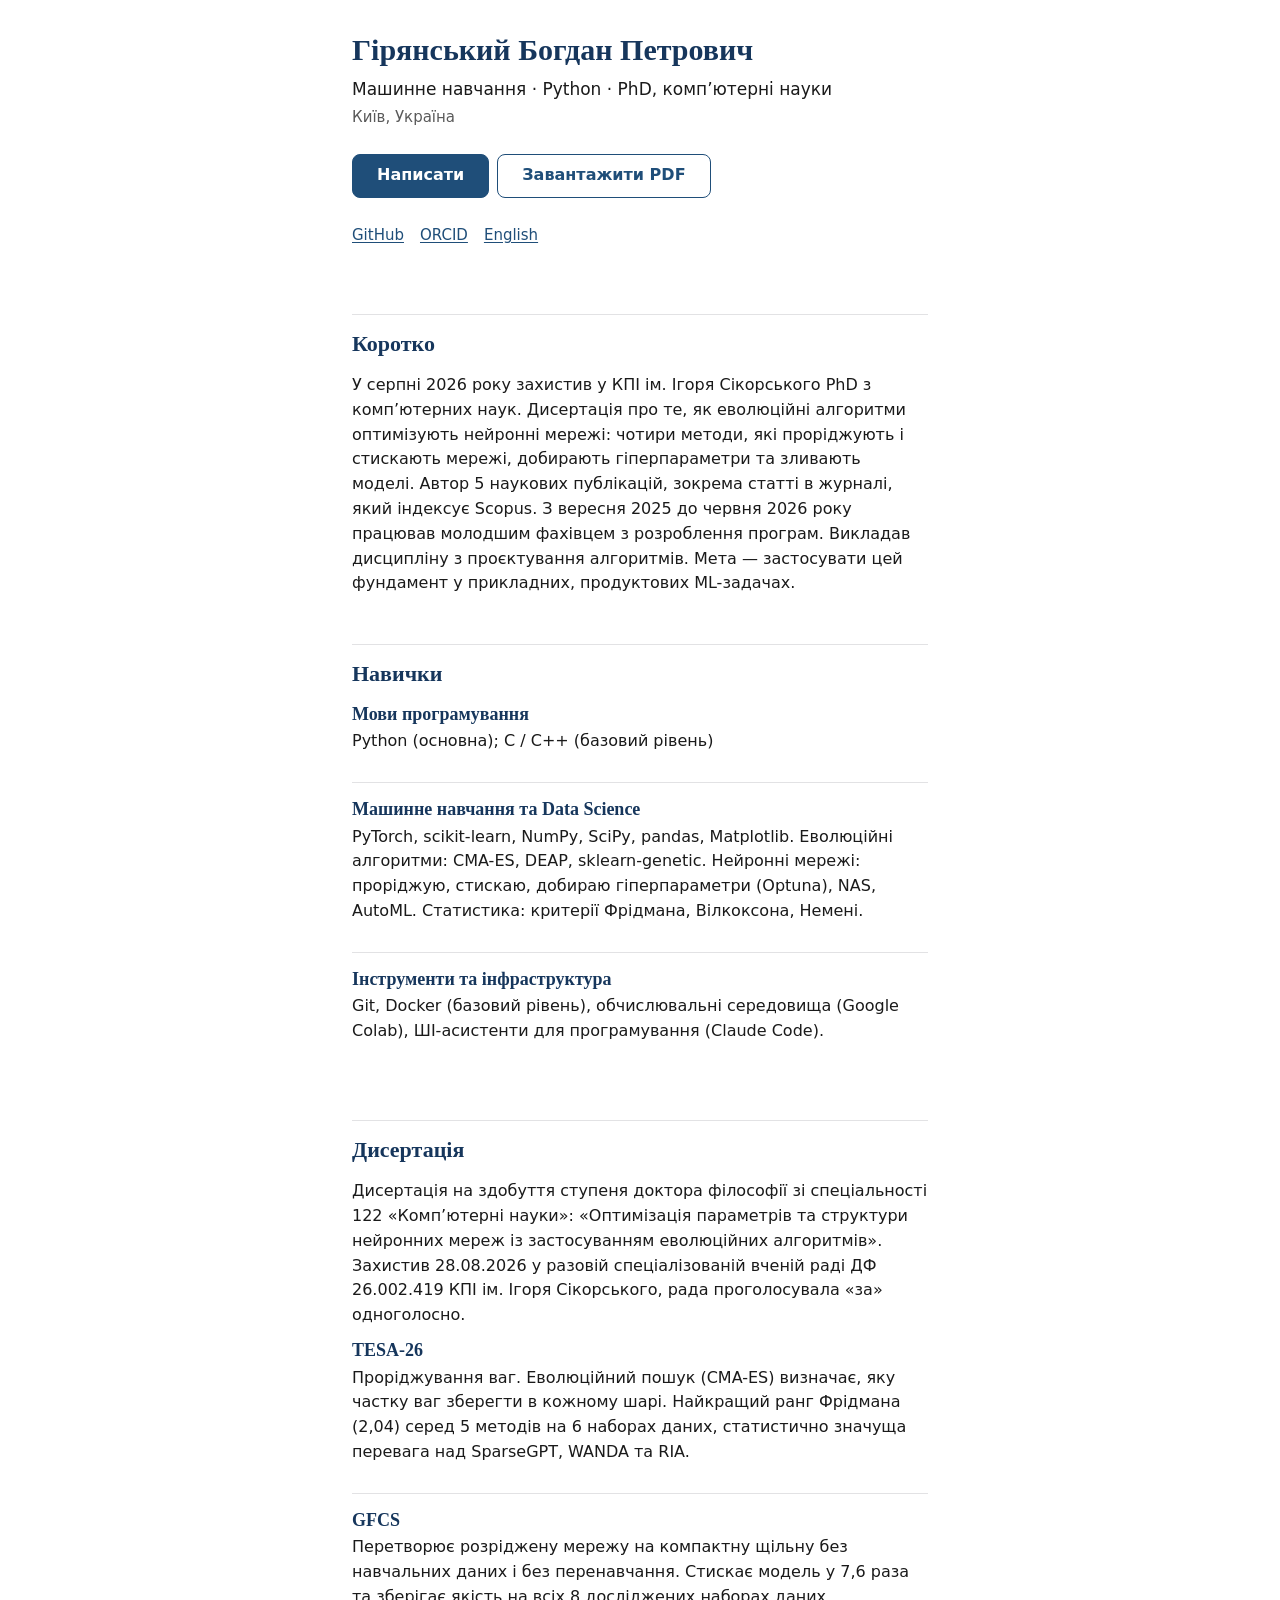
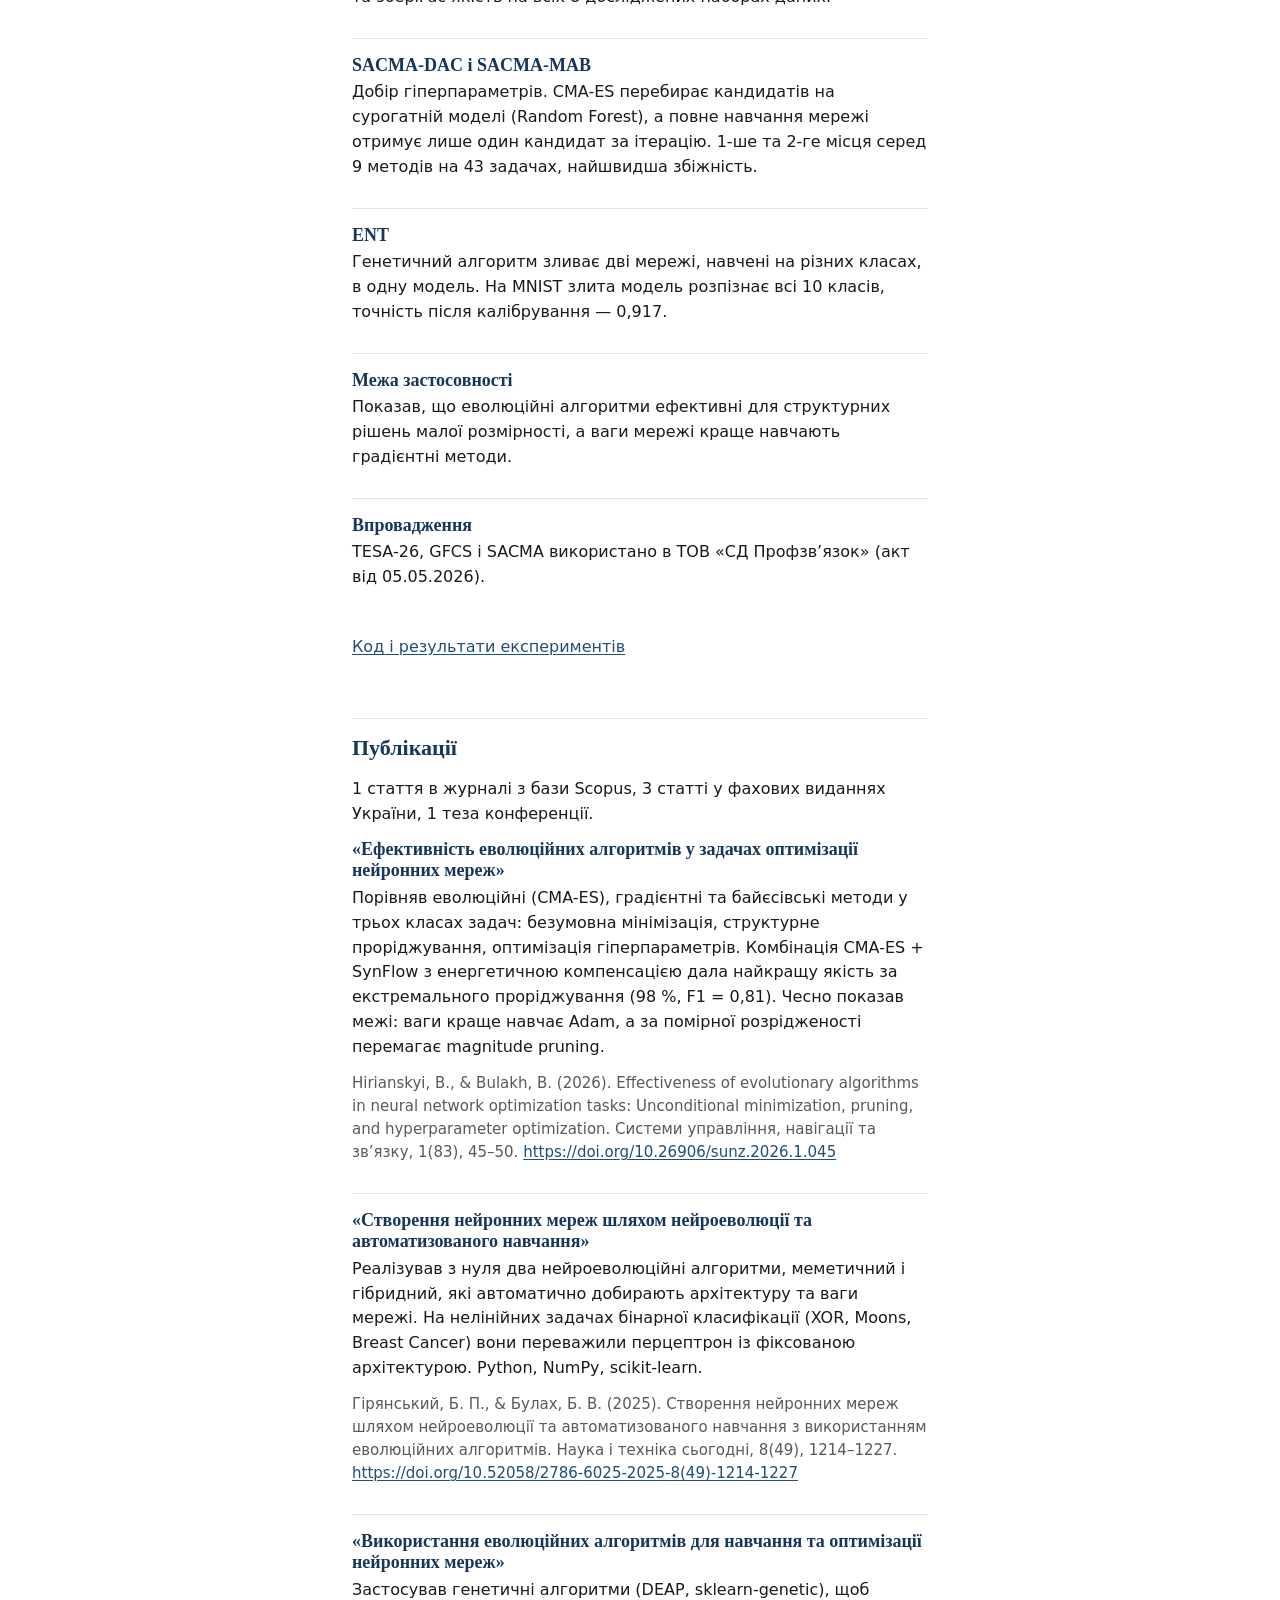
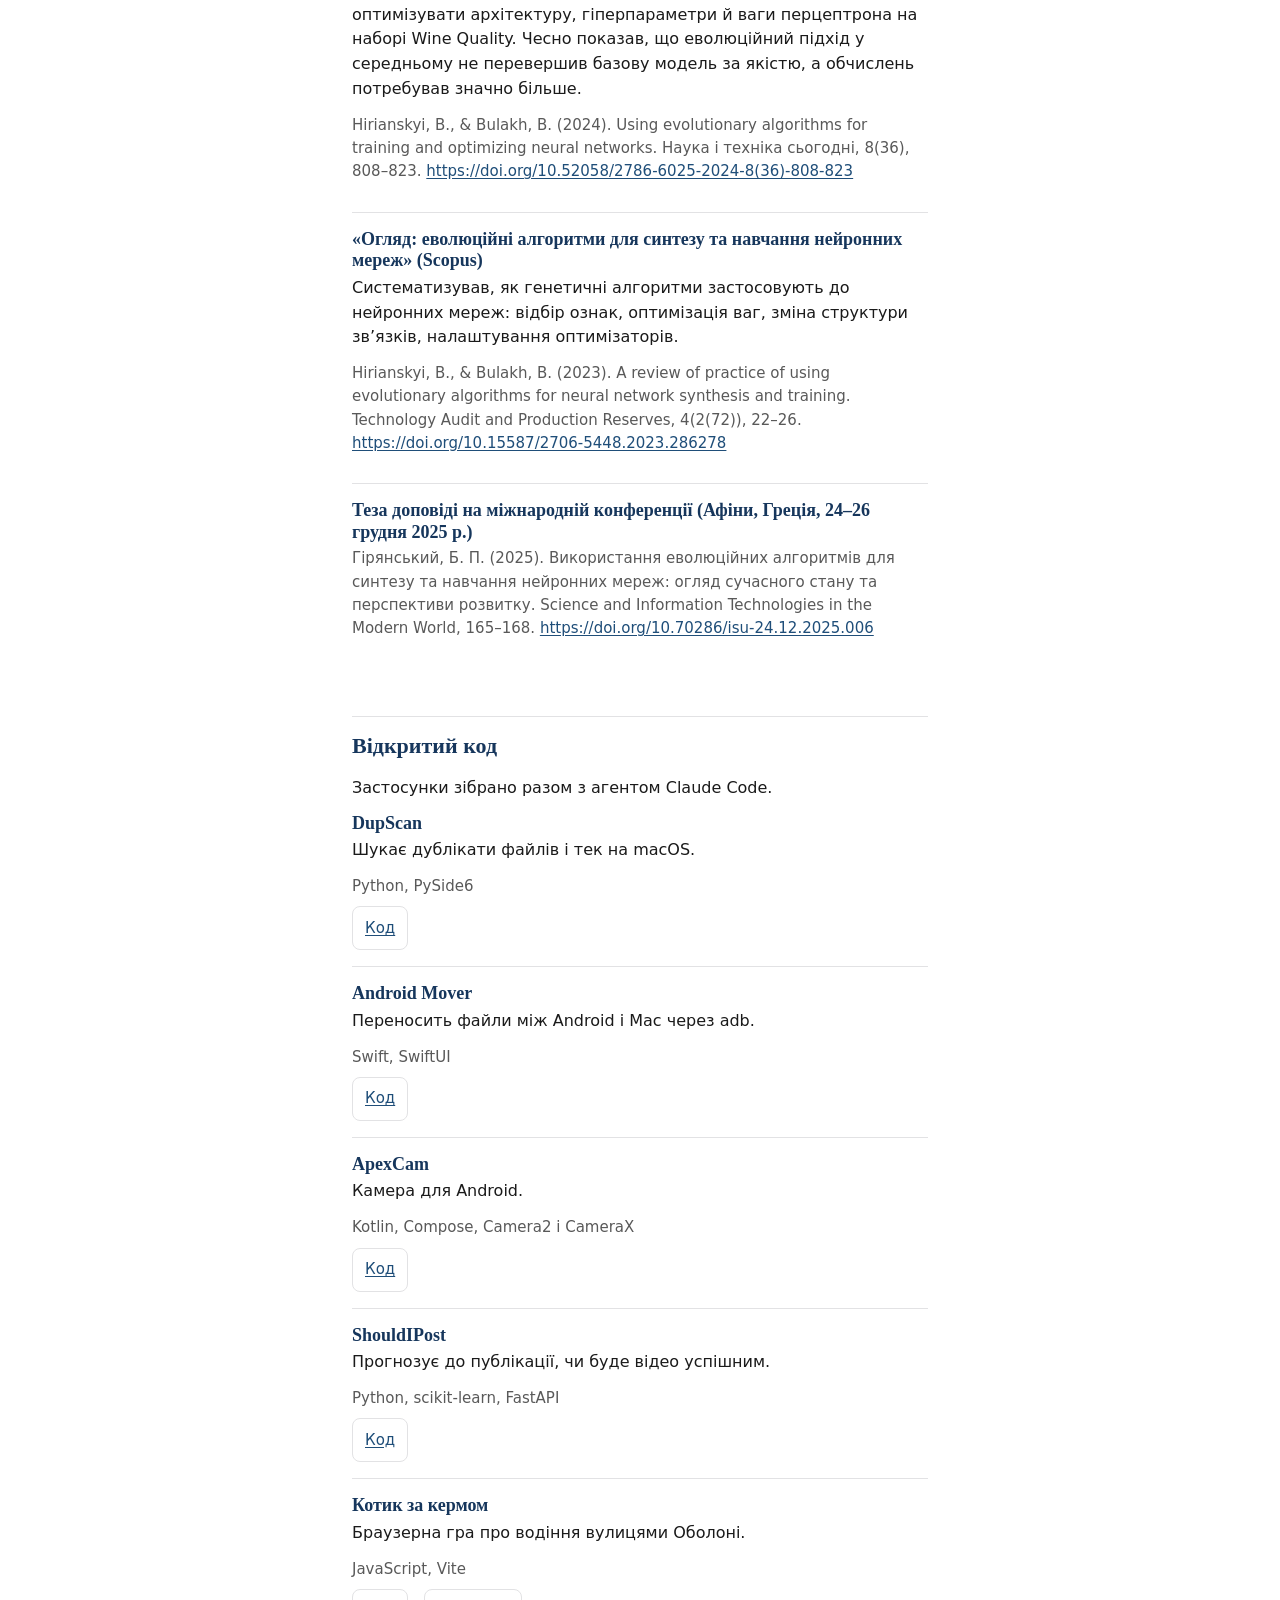
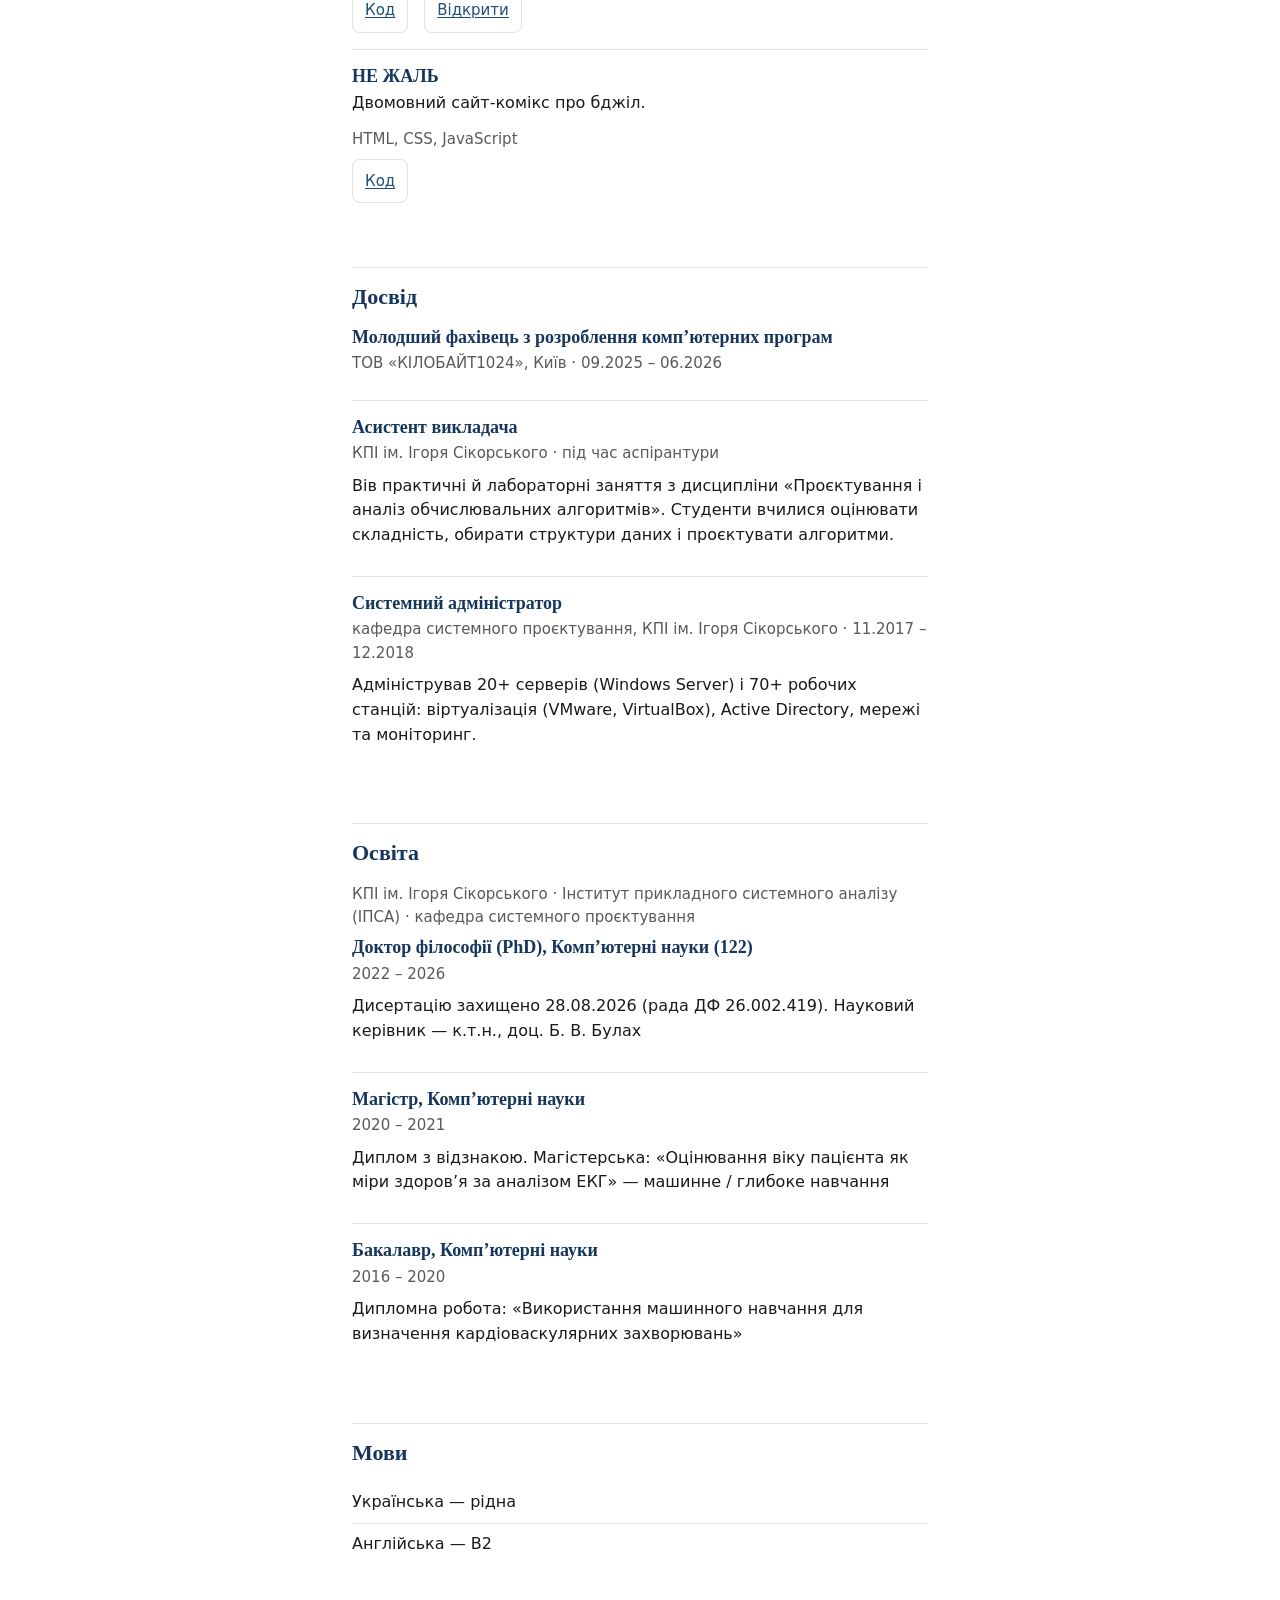
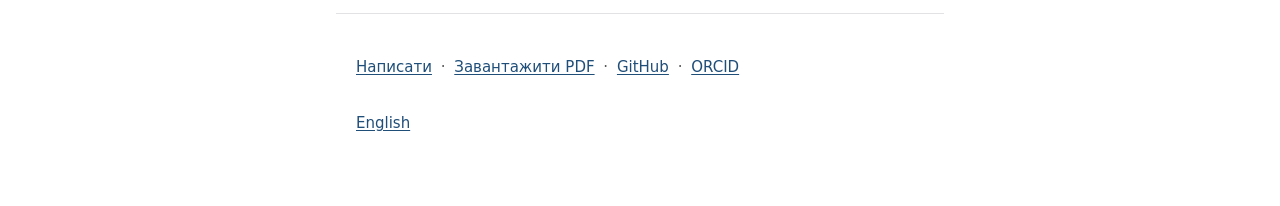
==== index.html @ a7c159de "Сайт-резюме: збирач, сторінки, PDF Co-Authored-By: Claude Fable 5.1 <noreply@anthropic.com>" ====
<!DOCTYPE html>
<html lang="uk">
<head>
  <meta charset="UTF-8">
  <meta name="viewport" content="width=device-width, initial-scale=1">
  <title>Гірянський Богдан Петрович — Машинне навчання · Python · PhD, комп’ютерні науки</title>
  <meta name="description" content="У серпні 2026 року захистив у КПІ ім. Ігоря Сікорського PhD з комп’ютерних наук. Дисертація про те, як еволюційні алгоритми оптимізують нейронні мережі: чотири методи, які проріджують і стискають мережі, добирають гіперпараметри та зливають моделі. Автор 5 наукових публікацій, зокрема статті в журналі, який індексує Scopus. З вересня 2025 до червня 2026 року працював молодшим фахівцем з розроблення програм. Викладав дисципліну з проєктування алгоритмів. Мета — застосувати цей фундамент у прикладних, продуктових ML-задачах.">
  <link rel="canonical" href="https://girbp.github.io/">
  <link rel="alternate" hreflang="uk" href="https://girbp.github.io/">
  <link rel="alternate" hreflang="en" href="https://girbp.github.io/en/">
  <link rel="alternate" hreflang="x-default" href="https://girbp.github.io/">
  <meta property="og:type" content="profile">
  <meta property="og:title" content="Гірянський Богдан Петрович — Машинне навчання · Python · PhD, комп’ютерні науки">
  <meta property="og:description" content="У серпні 2026 року захистив у КПІ ім. Ігоря Сікорського PhD з комп’ютерних наук. Дисертація про те, як еволюційні алгоритми оптимізують нейронні мережі: чотири методи, які проріджують і стискають мережі, добирають гіперпараметри та зливають моделі. Автор 5 наукових публікацій, зокрема статті в журналі, який індексує Scopus. З вересня 2025 до червня 2026 року працював молодшим фахівцем з розроблення програм. Викладав дисципліну з проєктування алгоритмів. Мета — застосувати цей фундамент у прикладних, продуктових ML-задачах.">
  <meta property="og:url" content="https://girbp.github.io/">
  <meta property="og:locale" content="uk_UA">
  <meta name="theme-color" content="#1F4E79" media="(prefers-color-scheme: light)">
  <meta name="theme-color" content="#14191F" media="(prefers-color-scheme: dark)">
  <link rel="icon" type="image/svg+xml" href="assets/favicon.svg">
  <link rel="stylesheet" href="assets/css/style.css">
  <script type="application/ld+json">
{
  "@context": "https://schema.org",
  "@type": "Person",
  "name": "Гірянський Богдан Петрович",
  "url": "https://girbp.github.io/",
  "sameAs": [
    "https://github.com/GirBP",
    "https://orcid.org/0009-0000-6580-7268"
  ],
  "alumniOf": {
    "@type": "CollegeOrUniversity",
    "name": "КПІ ім. Ігоря Сікорського · Інститут прикладного системного аналізу (ІПСА) · кафедра системного проєктування"
  },
  "knowsLanguage": [
    "Українська",
    "Англійська"
  ]
}
  </script>
</head>
<body>
  <a class="skip-link" href="#main">Перейти до змісту</a>
  <header class="wrap">
    <div class="identity">
      <h1>Гірянський Богдан Петрович</h1>
      <p class="headline">Машинне навчання · Python · PhD, комп’ютерні науки</p>
      <p class="location">Київ, Україна</p>
    </div>
    <div class="actions">
      <a class="btn btn-primary" href="mailto:giryanskbogdan@gmail.com">Написати</a>
      <a class="btn btn-secondary" href="assets/cv-hirianskyi-uk.pdf">Завантажити PDF</a>
    </div>
    <nav class="header-links" aria-label="Перейти до змісту">
      <ul>
          <li><a href="https://github.com/GirBP">GitHub</a></li>
          <li><a href="https://orcid.org/0009-0000-6580-7268">ORCID</a></li>
      </ul>
      <a class="lang-switch" href="en/" hreflang="en">English</a>
    </nav>
    <p class="print-contact"><a href="mailto:giryanskbogdan@gmail.com">giryanskbogdan@gmail.com</a> · <a href="https://github.com/GirBP">github.com/GirBP</a> · <a href="https://orcid.org/0009-0000-6580-7268">orcid.org/0009-0000-6580-7268</a></p>
  </header>
  <main id="main">
      <section id="summary" aria-labelledby="summary-h">
        <h2 id="summary-h">Коротко</h2>
        <p>У серпні 2026 року захистив у КПІ ім. Ігоря Сікорського PhD з комп’ютерних наук. Дисертація про те, як еволюційні алгоритми оптимізують нейронні мережі: чотири методи, які проріджують і стискають мережі, добирають гіперпараметри та зливають моделі. Автор 5 наукових публікацій, зокрема статті в журналі, який індексує Scopus. З вересня 2025 до червня 2026 року працював молодшим фахівцем з розроблення програм. Викладав дисципліну з проєктування алгоритмів. Мета — застосувати цей фундамент у прикладних, продуктових ML-задачах.</p>
      </section>
      <section id="skills" aria-labelledby="skills-h">
        <h2 id="skills-h">Навички</h2>
        <div class="entry-list">
          <div class="entry">
            <h3>Мови програмування</h3>
            <p>Python (основна); C / C++ (базовий рівень)</p>
          </div>
          <div class="entry">
            <h3>Машинне навчання та Data Science</h3>
            <p>PyTorch, scikit-learn, NumPy, SciPy, pandas, Matplotlib. Еволюційні алгоритми: CMA-ES, DEAP, sklearn-genetic. Нейронні мережі: проріджую, стискаю, добираю гіперпараметри (Optuna), NAS, AutoML. Статистика: критерії Фрідмана, Вілкоксона, Немені.</p>
          </div>
          <div class="entry">
            <h3>Інструменти та інфраструктура</h3>
            <p>Git, Docker (базовий рівень), обчислювальні середовища (Google Colab), ШІ-асистенти для програмування (Claude Code).</p>
          </div>
        </div>
      </section>
      <section id="dissertation" aria-labelledby="dissertation-h">
        <h2 id="dissertation-h">Дисертація</h2>
        <p>Дисертація на здобуття ступеня доктора філософії зі спеціальності 122 «Комп’ютерні науки»: «Оптимізація параметрів та структури нейронних мереж із застосуванням еволюційних алгоритмів». Захистив 28.08.2026 у разовій спеціалізованій вченій раді ДФ 26.002.419 КПІ ім. Ігоря Сікорського, рада проголосувала «за» одноголосно.</p>
        <div class="entry-list">
          <div class="entry">
            <h3>TESA-26</h3>
            <p>Проріджування ваг. Еволюційний пошук (CMA-ES) визначає, яку частку ваг зберегти в кожному шарі. Найкращий ранг Фрідмана (2,04) серед 5 методів на 6 наборах даних, статистично значуща перевага над SparseGPT, WANDA та RIA.</p>
          </div>
          <div class="entry">
            <h3>GFCS</h3>
            <p>Перетворює розріджену мережу на компактну щільну без навчальних даних і без перенавчання. Стискає модель у 7,6 раза та зберігає якість на всіх 8 досліджених наборах даних.</p>
          </div>
          <div class="entry">
            <h3>SACMA-DAC і SACMA-MAB</h3>
            <p>Добір гіперпараметрів. CMA-ES перебирає кандидатів на сурогатній моделі (Random Forest), а повне навчання мережі отримує лише один кандидат за ітерацію. 1-ше та 2-ге місця серед 9 методів на 43 задачах, найшвидша збіжність.</p>
          </div>
          <div class="entry">
            <h3>ENT</h3>
            <p>Генетичний алгоритм зливає дві мережі, навчені на різних класах, в одну модель. На MNIST злита модель розпізнає всі 10 класів, точність після калібрування — 0,917.</p>
          </div>
          <div class="entry">
            <h3>Межа застосовності</h3>
            <p>Показав, що еволюційні алгоритми ефективні для структурних рішень малої розмірності, а ваги мережі краще навчають градієнтні методи.</p>
          </div>
          <div class="entry">
            <h3>Впровадження</h3>
            <p>TESA-26, GFCS і SACMA використано в ТОВ «СД Профзв’язок» (акт від 05.05.2026).</p>
          </div>
        </div>
        <p class="dissertation-code"><a href="https://github.com/GirBP/evolutionary_algorithms">Код і результати експериментів</a></p>
      </section>
      <section id="publications" aria-labelledby="publications-h">
        <h2 id="publications-h">Публікації</h2>
        <p>1 стаття в журналі з бази Scopus, 3 статті у фахових виданнях України, 1 теза конференції.</p>
        <ol class="entry-list">
          <li class="entry">
            <h3>«Ефективність еволюційних алгоритмів у задачах оптимізації нейронних мереж»</h3>
              <p>Порівняв еволюційні (CMA-ES), градієнтні та байєсівські методи у трьох класах задач: безумовна мінімізація, структурне проріджування, оптимізація гіперпараметрів. Комбінація CMA-ES + SynFlow з енергетичною компенсацією дала найкращу якість за екстремального проріджування (98 %, F1 = 0,81). Чесно показав межі: ваги краще навчає Adam, а за помірної розрідженості перемагає magnitude pruning.</p>
              <p class="cite">Hirianskyi, B., &amp; Bulakh, B. (2026). Effectiveness of evolutionary algorithms in neural network optimization tasks: Unconditional minimization, pruning, and hyperparameter optimization. Системи управління, навігації та зв’язку, 1(83), 45–50. <a href="https://doi.org/10.26906/sunz.2026.1.045">https://doi.org/10.26906/sunz.2026.1.045</a></p>
          </li>
          <li class="entry">
            <h3>«Створення нейронних мереж шляхом нейроеволюції та автоматизованого навчання»</h3>
              <p>Реалізував з нуля два нейроеволюційні алгоритми, меметичний і гібридний, які автоматично добирають архітектуру та ваги мережі. На нелінійних задачах бінарної класифікації (XOR, Moons, Breast Cancer) вони переважили перцептрон із фіксованою архітектурою. Python, NumPy, scikit-learn.</p>
              <p class="cite">Гірянський, Б. П., &amp; Булах, Б. В. (2025). Створення нейронних мереж шляхом нейроеволюції та автоматизованого навчання з використанням еволюційних алгоритмів. Наука і техніка сьогодні, 8(49), 1214–1227. <a href="https://doi.org/10.52058/2786-6025-2025-8(49)-1214-1227">https://doi.org/10.52058/2786-6025-2025-8(49)-1214-1227</a></p>
          </li>
          <li class="entry">
            <h3>«Використання еволюційних алгоритмів для навчання та оптимізації нейронних мереж»</h3>
              <p>Застосував генетичні алгоритми (DEAP, sklearn-genetic), щоб оптимізувати архітектуру, гіперпараметри й ваги перцептрона на наборі Wine Quality. Чесно показав, що еволюційний підхід у середньому не перевершив базову модель за якістю, а обчислень потребував значно більше.</p>
              <p class="cite">Hirianskyi, B., &amp; Bulakh, B. (2024). Using evolutionary algorithms for training and optimizing neural networks. Наука і техніка сьогодні, 8(36), 808–823. <a href="https://doi.org/10.52058/2786-6025-2024-8(36)-808-823">https://doi.org/10.52058/2786-6025-2024-8(36)-808-823</a></p>
          </li>
          <li class="entry">
            <h3>«Огляд: еволюційні алгоритми для синтезу та навчання нейронних мереж» (Scopus)</h3>
              <p>Систематизував, як генетичні алгоритми застосовують до нейронних мереж: відбір ознак, оптимізація ваг, зміна структури зв’язків, налаштування оптимізаторів.</p>
              <p class="cite">Hirianskyi, B., &amp; Bulakh, B. (2023). A review of practice of using evolutionary algorithms for neural network synthesis and training. Technology Audit and Production Reserves, 4(2(72)), 22–26. <a href="https://doi.org/10.15587/2706-5448.2023.286278">https://doi.org/10.15587/2706-5448.2023.286278</a></p>
          </li>
          <li class="entry">
            <h3>Теза доповіді на міжнародній конференції (Афіни, Греція, 24–26 грудня 2025 р.)</h3>
              <p class="cite">Гірянський, Б. П. (2025). Використання еволюційних алгоритмів для синтезу та навчання нейронних мереж: огляд сучасного стану та перспективи розвитку. Science and Information Technologies in the Modern World, 165–168. <a href="https://doi.org/10.70286/isu-24.12.2025.006">https://doi.org/10.70286/isu-24.12.2025.006</a></p>
          </li>
        </ol>
      </section>
      <section id="projects" aria-labelledby="projects-h">
        <h2 id="projects-h">Відкритий код</h2>
        <p>Застосунки зібрано разом з агентом Claude Code.</p>
        <div class="entry-list">
          <div class="entry">
            <h3>DupScan</h3>
            <p>Шукає дублікати файлів і тек на macOS.</p>
            <p class="stack">Python, PySide6</p>
            <div class="entry-links">
              <a href="https://github.com/GirBP/dupscan">Код</a>
            </div>
          </div>
          <div class="entry">
            <h3>Android Mover</h3>
            <p>Переносить файли між Android і Mac через adb.</p>
            <p class="stack">Swift, SwiftUI</p>
            <div class="entry-links">
              <a href="https://github.com/GirBP/android-mover-mac">Код</a>
            </div>
          </div>
          <div class="entry">
            <h3>ApexCam</h3>
            <p>Камера для Android.</p>
            <p class="stack">Kotlin, Compose, Camera2 і CameraX</p>
            <div class="entry-links">
              <a href="https://github.com/GirBP/apexcam">Код</a>
            </div>
          </div>
          <div class="entry">
            <h3>ShouldIPost</h3>
            <p>Прогнозує до публікації, чи буде відео успішним.</p>
            <p class="stack">Python, scikit-learn, FastAPI</p>
            <div class="entry-links">
              <a href="https://github.com/GirBP/should-i-post">Код</a>
            </div>
          </div>
          <div class="entry">
            <h3>Котик за кермом</h3>
            <p>Браузерна гра про водіння вулицями Оболоні.</p>
            <p class="stack">JavaScript, Vite</p>
            <div class="entry-links">
              <a href="https://github.com/GirBP/kotik-obolon">Код</a>
              <a href="https://girbp.github.io/kotik-obolon/">Відкрити</a>
            </div>
          </div>
          <div class="entry">
            <h3>НЕ ЖАЛЬ</h3>
            <p>Двомовний сайт-комікс про бджіл.</p>
            <p class="stack">HTML, CSS, JavaScript</p>
            <div class="entry-links">
              <a href="https://github.com/GirBP/no-sting-comic">Код</a>
            </div>
          </div>
        </div>
      </section>
      <section id="experience" aria-labelledby="experience-h">
        <h2 id="experience-h">Досвід</h2>
        <div class="entry-list">
          <div class="entry">
            <h3>Молодший фахівець з розроблення комп’ютерних програм</h3>
            <p class="meta">ТОВ «КІЛОБАЙТ1024», Київ · 09.2025 – 06.2026</p>
          </div>
          <div class="entry">
            <h3>Асистент викладача</h3>
            <p class="meta">КПІ ім. Ігоря Сікорського · під час аспірантури</p>
            <p>Вів практичні й лабораторні заняття з дисципліни «Проєктування і аналіз обчислювальних алгоритмів». Студенти вчилися оцінювати складність, обирати структури даних і проєктувати алгоритми.</p>
          </div>
          <div class="entry">
            <h3>Системний адміністратор</h3>
            <p class="meta">кафедра системного проєктування, КПІ ім. Ігоря Сікорського · 11.2017 – 12.2018</p>
            <p>Адміністрував 20+ серверів (Windows Server) і 70+ робочих станцій: віртуалізація (VMware, VirtualBox), Active Directory, мережі та моніторинг.</p>
          </div>
        </div>
      </section>
      <section id="education" aria-labelledby="education-h">
        <h2 id="education-h">Освіта</h2>
        <p class="meta">КПІ ім. Ігоря Сікорського · Інститут прикладного системного аналізу (ІПСА) · кафедра системного проєктування</p>
        <div class="entry-list">
          <div class="entry">
            <h3>Доктор філософії (PhD), Комп’ютерні науки (122)</h3>
            <p class="meta">2022 – 2026</p>
            <p>Дисертацію захищено 28.08.2026 (рада ДФ 26.002.419). Науковий керівник — к.т.н., доц. Б. В. Булах</p>
          </div>
          <div class="entry">
            <h3>Магістр, Комп’ютерні науки</h3>
            <p class="meta">2020 – 2021</p>
            <p>Диплом з відзнакою. Магістерська: «Оцінювання віку пацієнта як міри здоров’я за аналізом ЕКГ» — машинне / глибоке навчання</p>
          </div>
          <div class="entry">
            <h3>Бакалавр, Комп’ютерні науки</h3>
            <p class="meta">2016 – 2020</p>
            <p>Дипломна робота: «Використання машинного навчання для визначення кардіоваскулярних захворювань»</p>
          </div>
        </div>
      </section>
      <section id="languages" aria-labelledby="languages-h">
        <h2 id="languages-h">Мови</h2>
        <ul class="plain-list">
          <li>Українська — рідна</li>
          <li>Англійська — B2</li>
        </ul>
      </section>
  </main>
  <footer class="wrap">
    <p>
      <a href="mailto:giryanskbogdan@gmail.com">Написати</a> ·
      <a href="assets/cv-hirianskyi-uk.pdf">Завантажити PDF</a> ·
      <a href="https://github.com/GirBP">GitHub</a> ·
      <a href="https://orcid.org/0009-0000-6580-7268">ORCID</a>
    </p>
    <p><a class="lang-switch" href="en/">English</a></p>
  </footer>
</body>
</html>
---- assets/css/style.css ----
/* Сайт-резюме. Єдиний файл стилів, без зовнішніх шрифтів і запитів. */

:root {
  --font-heading: Georgia, "Times New Roman", serif;
  --font-body: system-ui, -apple-system, "Segoe UI", Roboto, sans-serif;

  --space-1: 4px;
  --space-2: 8px;
  --space-3: 12px;
  --space-4: 16px;
  --space-5: 24px;
  --space-6: 32px;
  --space-7: 48px;

  --size-body: 1rem;      /* 16px */
  --size-small: 0.9375rem; /* 15px */
  --size-h3: 1.125rem;     /* 18px */
  --size-h2: 1.375rem;     /* 22px */
  --size-h1: 1.875rem;     /* 30px */
  --size-headline: 1.0625rem; /* 17px */

  --line-body: 1.55;
  --line-heading: 1.2;

  --measure: 38rem; /* ~70 знаків рядка для основного тексту */

  --color-bg: #ffffff;
  --color-surface: #f6f7f8;
  --color-border: #e2e2e4;
  --color-text: #1a1a1a;
  --color-heading: #16365c;
  --color-accent: #1f4e79;
  --color-muted: #595959;
  --color-focus: #1f4e79;
  --color-on-accent: #ffffff;

  --radius: 8px;
  --touch-min: 44px;
}

@media (prefers-color-scheme: dark) {
  :root:not([data-theme="light"]) {
    --color-bg: #14191f;
    --color-surface: #1b222b;
    --color-border: #2a323c;
    --color-text: #e5e5e5;
    --color-heading: #9fc5e8;
    --color-accent: #8ab4e0;
    --color-muted: #b0b0b0;
    --color-focus: #8ab4e0;
    --color-on-accent: #0c1015;
  }
}

*,
*::before,
*::after {
  box-sizing: border-box;
}

html {
  -webkit-text-size-adjust: 100%;
  text-size-adjust: 100%;
}

html,
body {
  margin: 0;
  padding: 0;
}

body {
  background: var(--color-bg);
  color: var(--color-text);
  font-family: var(--font-body);
  font-size: var(--size-body);
  line-height: var(--line-body);
  -webkit-tap-highlight-color: transparent;
}

@media (prefers-reduced-motion: no-preference) {
  html {
    scroll-behavior: smooth;
  }
}

@media (prefers-reduced-motion: reduce) {
  * {
    animation-duration: 0.001ms !important;
    animation-iteration-count: 1 !important;
    transition-duration: 0.001ms !important;
  }
}

.wrap {
  max-width: var(--measure);
  margin-inline: auto;
  padding-inline: var(--space-4);
}

main {
  display: block;
  max-width: var(--measure);
  margin-inline: auto;
  padding-inline: var(--space-4);
  padding-block-end: var(--space-7);
}

h1,
h2,
h3 {
  font-family: var(--font-heading);
  color: var(--color-heading);
  line-height: var(--line-heading);
  font-weight: 700;
}

h1 {
  font-size: var(--size-h1);
  margin: 0 0 var(--space-2);
}

h2 {
  font-size: var(--size-h2);
  margin: var(--space-7) 0 var(--space-4);
  padding-top: var(--space-4);
  border-top: 1px solid var(--color-border);
}

section:first-of-type h2 {
  margin-top: var(--space-6);
}

h3 {
  font-size: var(--size-h3);
  margin: 0 0 var(--space-1);
}

p {
  margin: 0 0 var(--space-3);
}

a {
  color: var(--color-accent);
  text-decoration: underline;
  text-underline-offset: 0.15em;
}

a:visited {
  color: var(--color-accent);
}

:focus-visible {
  outline: 3px solid var(--color-focus);
  outline-offset: 2px;
  border-radius: 2px;
}

@media (hover: hover) {
  a:hover {
    text-decoration-thickness: 2px;
  }
}

/* Посилання «перейти до змісту» */

.skip-link {
  position: absolute;
  left: var(--space-3);
  top: -100px;
  z-index: 100;
  background: var(--color-accent);
  color: var(--color-on-accent);
  padding: var(--space-3) var(--space-4);
  border-radius: var(--radius);
  text-decoration: none;
  min-height: var(--touch-min);
  display: inline-flex;
  align-items: center;
  transition: top 0.15s ease;
}

.skip-link:focus {
  top: var(--space-3);
}

/* Шапка */

header {
  padding-block-start: var(--space-6);
  padding-block-end: var(--space-5);
}

.identity {
  margin-bottom: var(--space-5);
}

.identity .headline {
  font-size: var(--size-headline);
  color: var(--color-text);
  margin: 0 0 var(--space-1);
}

.identity .location {
  font-size: var(--size-small);
  color: var(--color-muted);
  margin: 0;
}

.actions {
  display: flex;
  flex-wrap: wrap;
  gap: var(--space-2);
  margin-bottom: var(--space-4);
}

.btn {
  display: inline-flex;
  align-items: center;
  justify-content: center;
  min-height: var(--touch-min);
  padding: 0 var(--space-5);
  border-radius: var(--radius);
  font-weight: 600;
  text-decoration: none;
  border: 1px solid var(--color-accent);
  font-size: var(--size-body);
}

.btn:focus-visible {
  outline-offset: 3px;
}

.btn-primary {
  background: var(--color-accent);
  color: var(--color-on-accent);
}

.btn-primary:active {
  background: var(--color-heading);
  border-color: var(--color-heading);
}

.btn-secondary {
  background: transparent;
  color: var(--color-accent);
}

.btn-secondary:active {
  background: var(--color-surface);
}

@media (hover: hover) {
  .btn-primary:hover {
    background: var(--color-heading);
    border-color: var(--color-heading);
  }

  .btn-secondary:hover {
    background: var(--color-surface);
  }
}

.header-links {
  display: flex;
  flex-wrap: wrap;
  align-items: center;
  gap: var(--space-2) var(--space-4);
}

.header-links ul {
  list-style: none;
  display: flex;
  flex-wrap: wrap;
  gap: var(--space-2) var(--space-4);
  margin: 0;
  padding: 0;
}

.header-links li {
  display: flex;
}

.header-links a,
.lang-switch {
  display: inline-flex;
  align-items: center;
  min-height: var(--touch-min);
  font-size: var(--size-small);
}

.print-contact {
  display: none;
}

/* Розділи */

section {
  scroll-margin-top: var(--space-4);
}

.meta {
  color: var(--color-muted);
  font-size: var(--size-small);
  margin: 0 0 var(--space-2);
}

.cite {
  color: var(--color-muted);
  font-size: var(--size-small);
}

.stack {
  color: var(--color-muted);
  font-size: var(--size-small);
  margin: 0 0 var(--space-2);
}

.entry-links {
  display: flex;
  flex-wrap: wrap;
  gap: var(--space-1) var(--space-4);
  font-size: var(--size-small);
}

.entry-links a {
  display: inline-flex;
  align-items: center;
  min-height: var(--touch-min);
  min-width: var(--touch-min);
  justify-content: center;
  padding-inline: var(--space-3);
  border: 1px solid var(--color-border);
  border-radius: var(--radius);
}

.entry-list {
  list-style: none;
  margin: 0;
  padding: 0;
}

.entry {
  padding-block: var(--space-4);
  border-top: 1px solid var(--color-border);
}

.entry:first-child {
  border-top: none;
  padding-top: 0;
}

ol.entry-list {
  counter-reset: pub;
}

ol.entry-list > li.entry {
  padding-left: 0;
}

.plain-list {
  list-style: none;
  margin: 0;
  padding: 0;
}

.plain-list li {
  padding-block: var(--space-2);
  border-top: 1px solid var(--color-border);
}

.plain-list li:first-child {
  border-top: none;
}

#dissertation .dissertation-code {
  margin-top: var(--space-2);
}

#dissertation .dissertation-code a {
  display: inline-flex;
  align-items: center;
  min-height: var(--touch-min);
}

/* Підвал */

footer {
  padding-block: var(--space-6) var(--space-7);
  border-top: 1px solid var(--color-border);
  font-size: var(--size-small);
  color: var(--color-muted);
}

footer a {
  min-height: var(--touch-min);
  min-width: var(--touch-min);
  display: inline-flex;
  align-items: center;
  justify-content: center;
  padding-inline: var(--space-1);
}

/* Друк */

@media print {
  @page {
    size: A4;
    margin: 14mm;
  }

  html,
  body {
    background: #ffffff;
    color: #000000;
    font-size: 8.4pt;
    line-height: 1.24;
  }

  /* Системний шрифт macOS потрапляє в PDF як Type 3, і частина програм читає з нього
     «ĸ» замість «к». Arial вбудовується з правильною таблицею символів. */
  body {
    font-family: Arial, "Helvetica Neue", Helvetica, sans-serif;
  }

  #summary > p {
    column-span: all;
  }

  .print-contact a {
    white-space: nowrap;
  }

  .skip-link,
  .actions,
  .header-links {
    display: none;
  }

  .print-contact {
    display: block;
    color: #000000;
    font-size: 9pt;
    margin: var(--space-2) 0 0;
  }

  header {
    padding-block: 0 var(--space-3);
  }

  .identity {
    margin-bottom: var(--space-2);
  }

  h1 {
    font-size: 16pt;
  }

  .identity .headline {
    font-size: 9.5pt;
  }

  .identity .location {
    font-size: 8pt;
  }

  main {
    columns: 2;
    column-gap: 7mm;
    max-width: none;
    padding: 0;
  }

  h2 {
    font-size: 11pt;
    margin: var(--space-2) 0 var(--space-1);
    padding-top: 3px;
    column-span: all;
    break-after: avoid;
  }

  section:first-of-type h2 {
    margin-top: 0;
  }

  h3 {
    font-size: 9pt;
    margin: 0;
  }

  p {
    margin: 0 0 3px;
  }

  a {
    color: #000000;
    text-decoration: underline;
  }

  .entry {
    padding-block: 4px;
    break-inside: avoid;
  }

  .meta,
  .cite,
  .stack,
  .entry-links {
    font-size: 7.3pt;
  }

  .entry-links {
    gap: 2px 8px;
  }

  .entry-links a,
  #dissertation .dissertation-code a {
    display: inline;
    min-height: 0;
    min-width: 0;
    padding-inline: 0;
    border: none;
  }

  footer {
    display: none;
  }
}
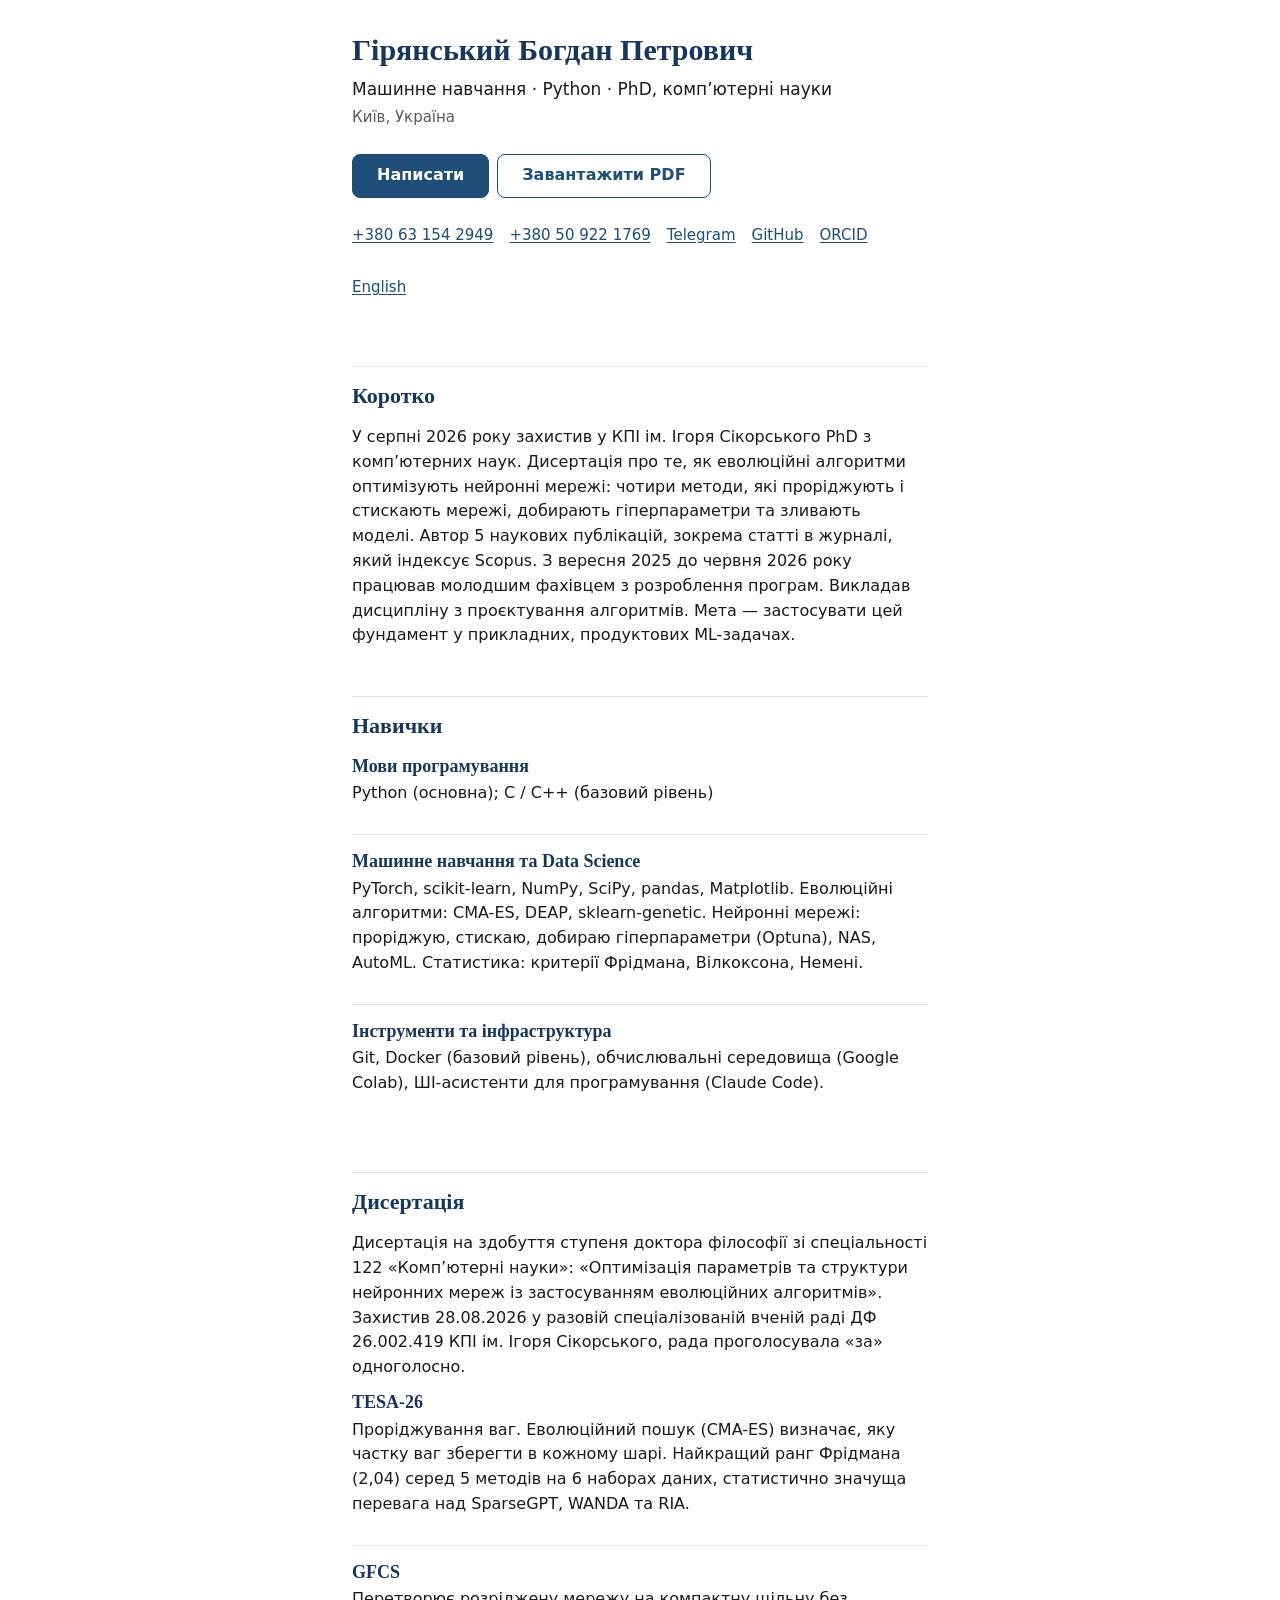
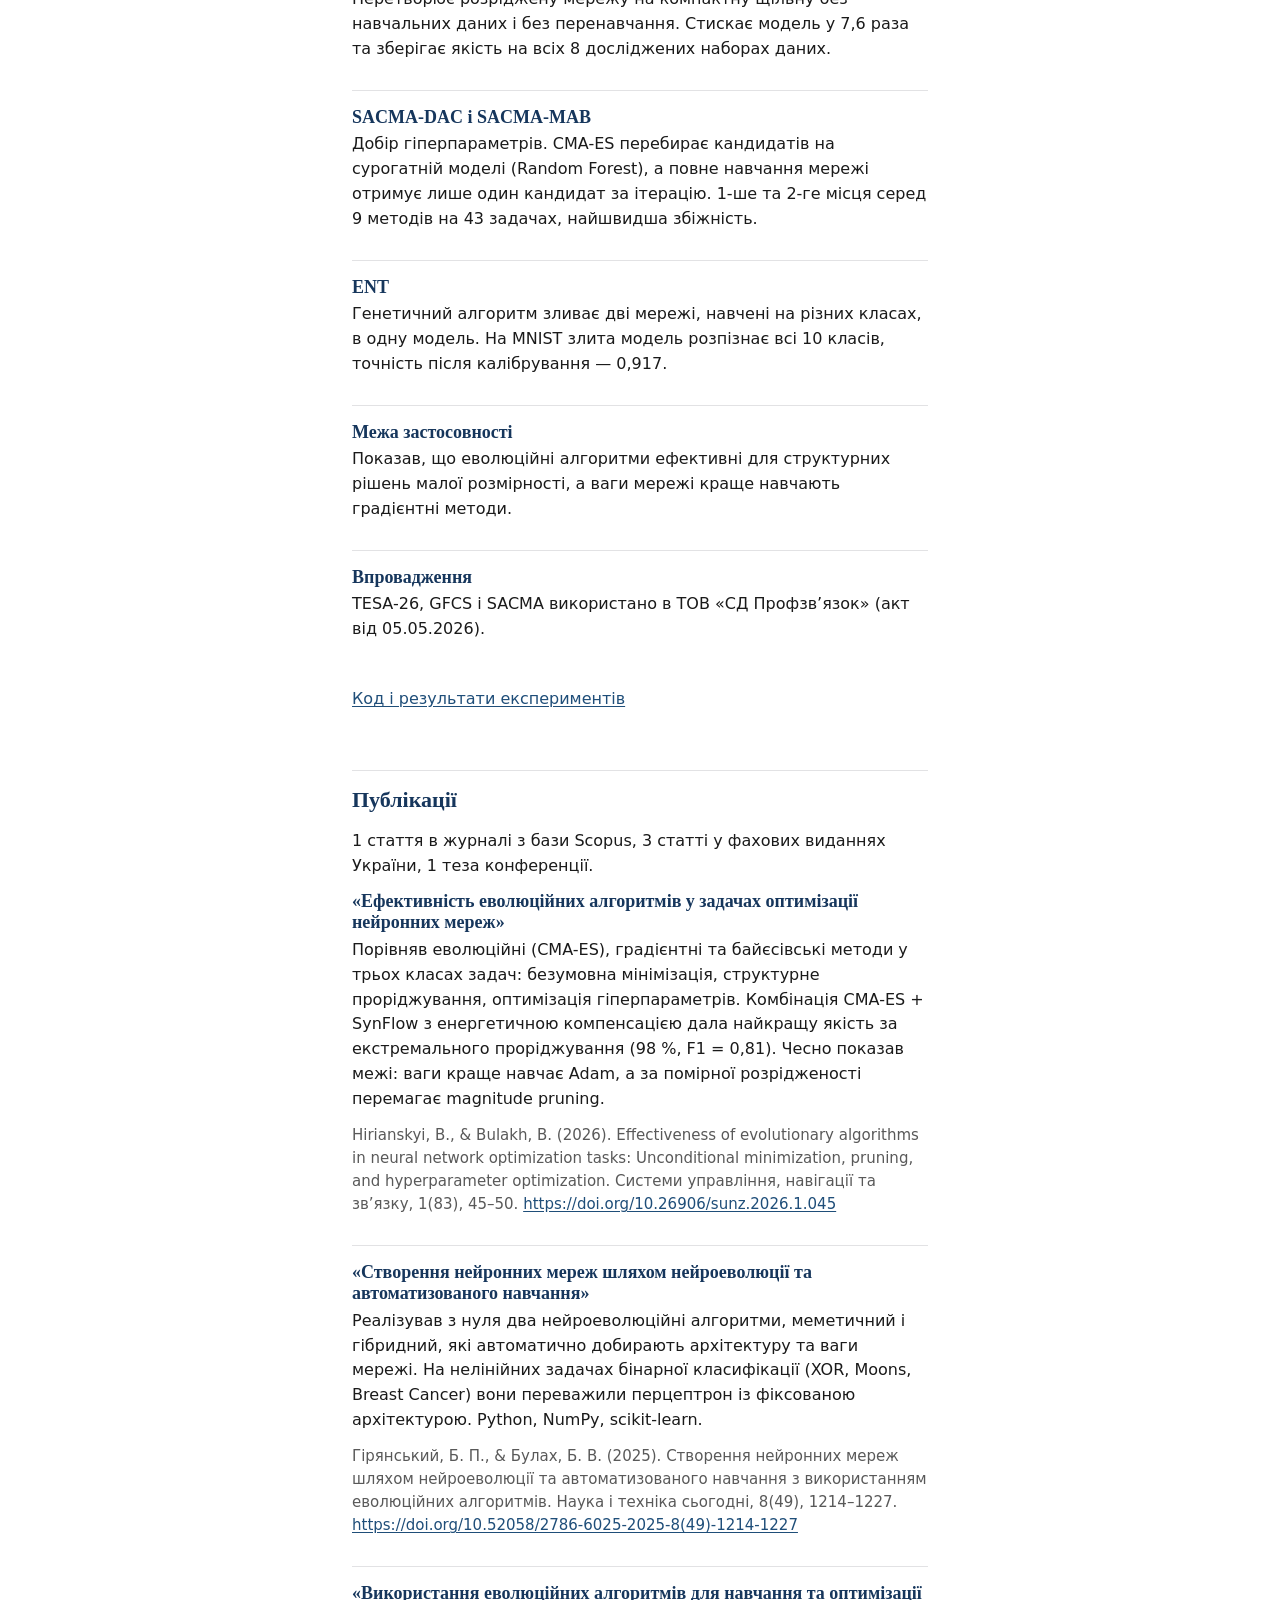
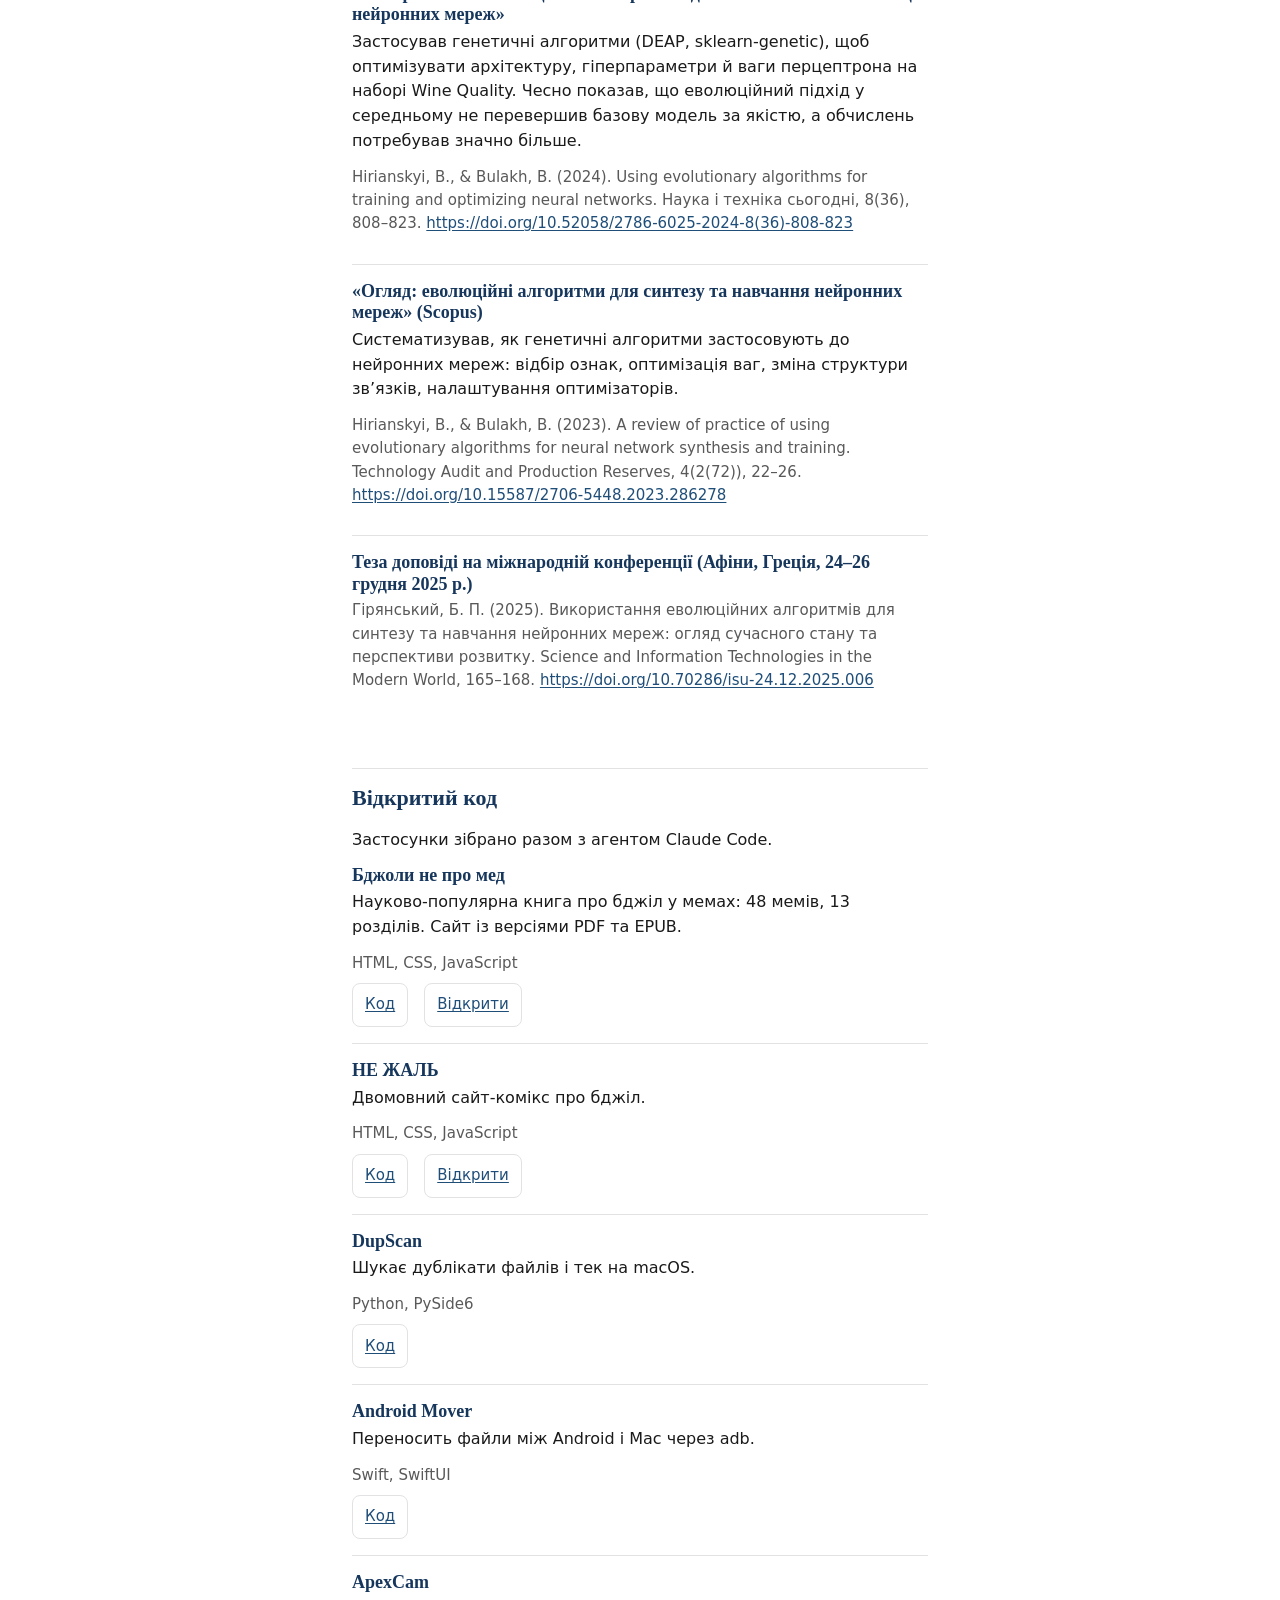
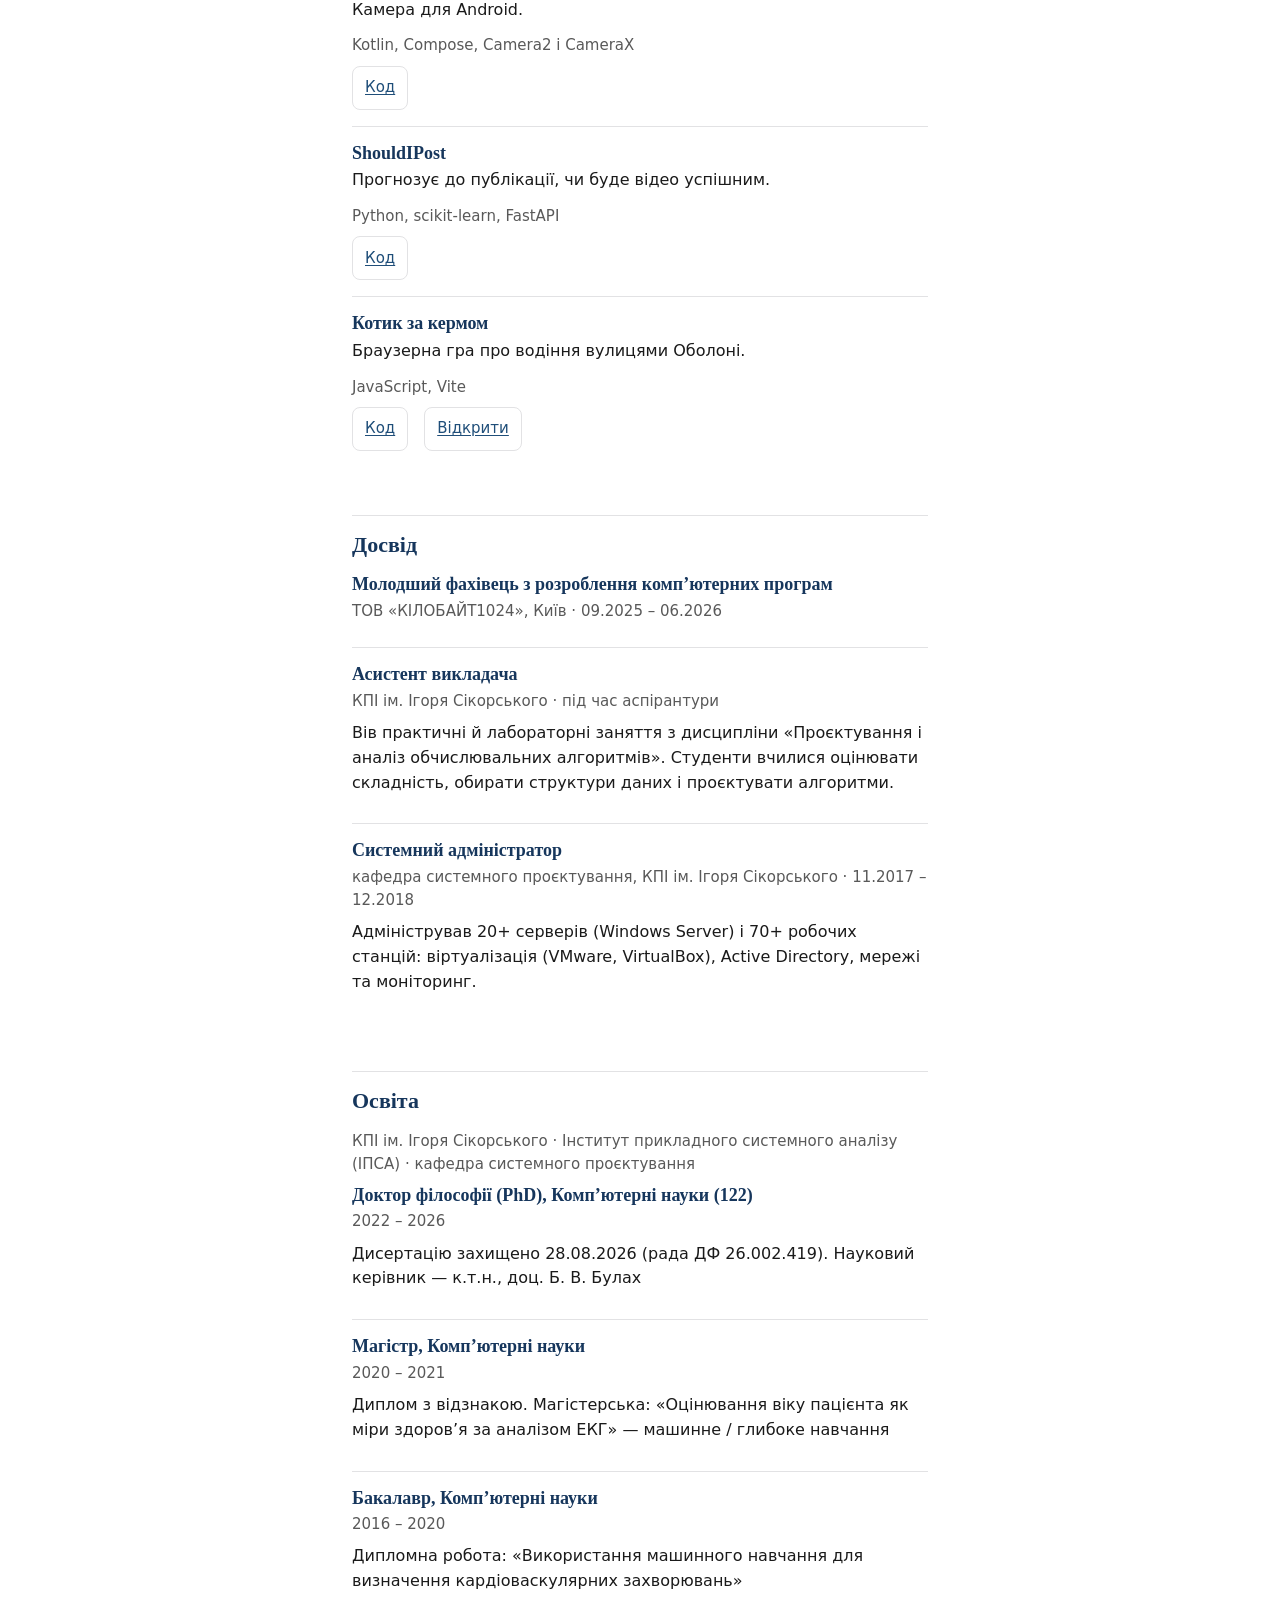
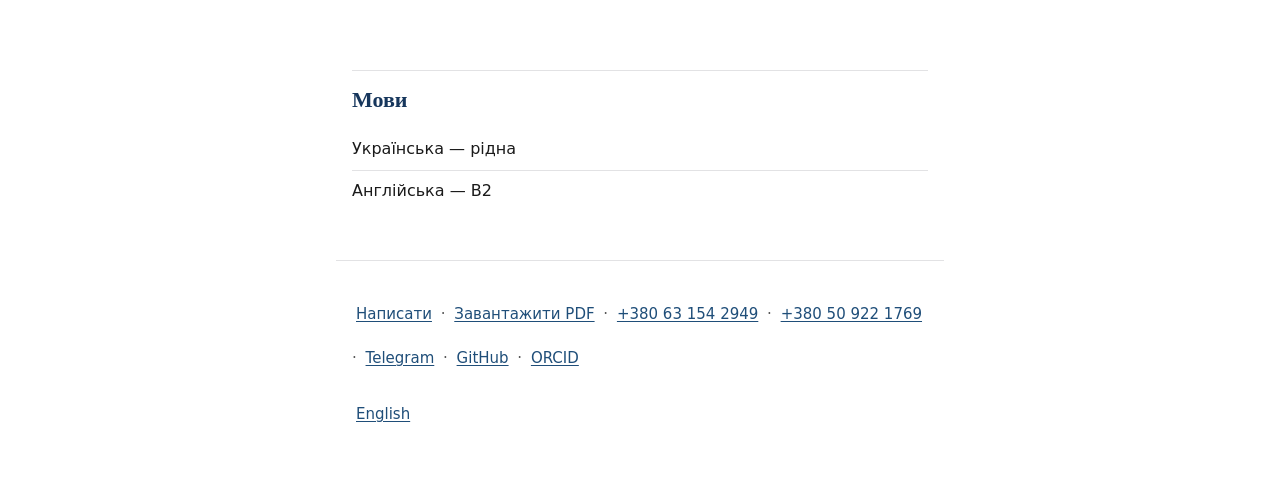
==== commit 21d34d69: "Контакти: телефони й Telegram; першими в проєктах книга про бджіл і комікс Co-Authored-By: Claude Fa" ====
--- a/index.html
+++ b/index.html
@@ -53,12 +53,15 @@
     </div>
     <nav class="header-links" aria-label="Перейти до змісту">
       <ul>
+          <li><a href="tel:+380631542949">+380 63 154 2949</a></li>
+          <li><a href="tel:+380509221769">+380 50 922 1769</a></li>
+          <li><a href="https://t.me/HBohdann">Telegram</a></li>
           <li><a href="https://github.com/GirBP">GitHub</a></li>
           <li><a href="https://orcid.org/0009-0000-6580-7268">ORCID</a></li>
       </ul>
       <a class="lang-switch" href="en/" hreflang="en">English</a>
     </nav>
-    <p class="print-contact"><a href="mailto:giryanskbogdan@gmail.com">giryanskbogdan@gmail.com</a> · <a href="https://github.com/GirBP">github.com/GirBP</a> · <a href="https://orcid.org/0009-0000-6580-7268">orcid.org/0009-0000-6580-7268</a></p>
+    <p class="print-contact"><a href="mailto:giryanskbogdan@gmail.com">giryanskbogdan@gmail.com</a> · <a href="tel:+380631542949">+380 63 154 2949</a> · <a href="tel:+380509221769">+380 50 922 1769</a> · <a href="https://t.me/HBohdann">t.me/HBohdann</a> · <a href="https://github.com/GirBP">github.com/GirBP</a> · <a href="https://orcid.org/0009-0000-6580-7268">orcid.org/0009-0000-6580-7268</a></p>
   </header>
   <main id="main">
       <section id="summary" aria-labelledby="summary-h">
@@ -148,6 +151,24 @@
         <p>Застосунки зібрано разом з агентом Claude Code.</p>
         <div class="entry-list">
           <div class="entry">
+            <h3>Бджоли не про мед</h3>
+            <p>Науково-популярна книга про бджіл у мемах: 48 мемів, 13 розділів. Сайт із версіями PDF та EPUB.</p>
+            <p class="stack">HTML, CSS, JavaScript</p>
+            <div class="entry-links">
+              <a href="https://github.com/GirBP/bdzholy-ne-pro-med">Код</a>
+              <a href="https://girbp.github.io/bdzholy-ne-pro-med/">Відкрити</a>
+            </div>
+          </div>
+          <div class="entry">
+            <h3>НЕ ЖАЛЬ</h3>
+            <p>Двомовний сайт-комікс про бджіл.</p>
+            <p class="stack">HTML, CSS, JavaScript</p>
+            <div class="entry-links">
+              <a href="https://github.com/GirBP/no-sting-comic">Код</a>
+              <a href="https://girbp.github.io/no-sting-comic/">Відкрити</a>
+            </div>
+          </div>
+          <div class="entry">
             <h3>DupScan</h3>
             <p>Шукає дублікати файлів і тек на macOS.</p>
             <p class="stack">Python, PySide6</p>
@@ -186,14 +207,6 @@
             <div class="entry-links">
               <a href="https://github.com/GirBP/kotik-obolon">Код</a>
               <a href="https://girbp.github.io/kotik-obolon/">Відкрити</a>
-            </div>
-          </div>
-          <div class="entry">
-            <h3>НЕ ЖАЛЬ</h3>
-            <p>Двомовний сайт-комікс про бджіл.</p>
-            <p class="stack">HTML, CSS, JavaScript</p>
-            <div class="entry-links">
-              <a href="https://github.com/GirBP/no-sting-comic">Код</a>
             </div>
           </div>
         </div>
@@ -250,6 +263,9 @@
     <p>
       <a href="mailto:giryanskbogdan@gmail.com">Написати</a> ·
       <a href="assets/cv-hirianskyi-uk.pdf">Завантажити PDF</a> ·
+      <a href="tel:+380631542949">+380 63 154 2949</a> ·
+      <a href="tel:+380509221769">+380 50 922 1769</a> ·
+      <a href="https://t.me/HBohdann">Telegram</a> ·
       <a href="https://github.com/GirBP">GitHub</a> ·
       <a href="https://orcid.org/0009-0000-6580-7268">ORCID</a>
     </p>
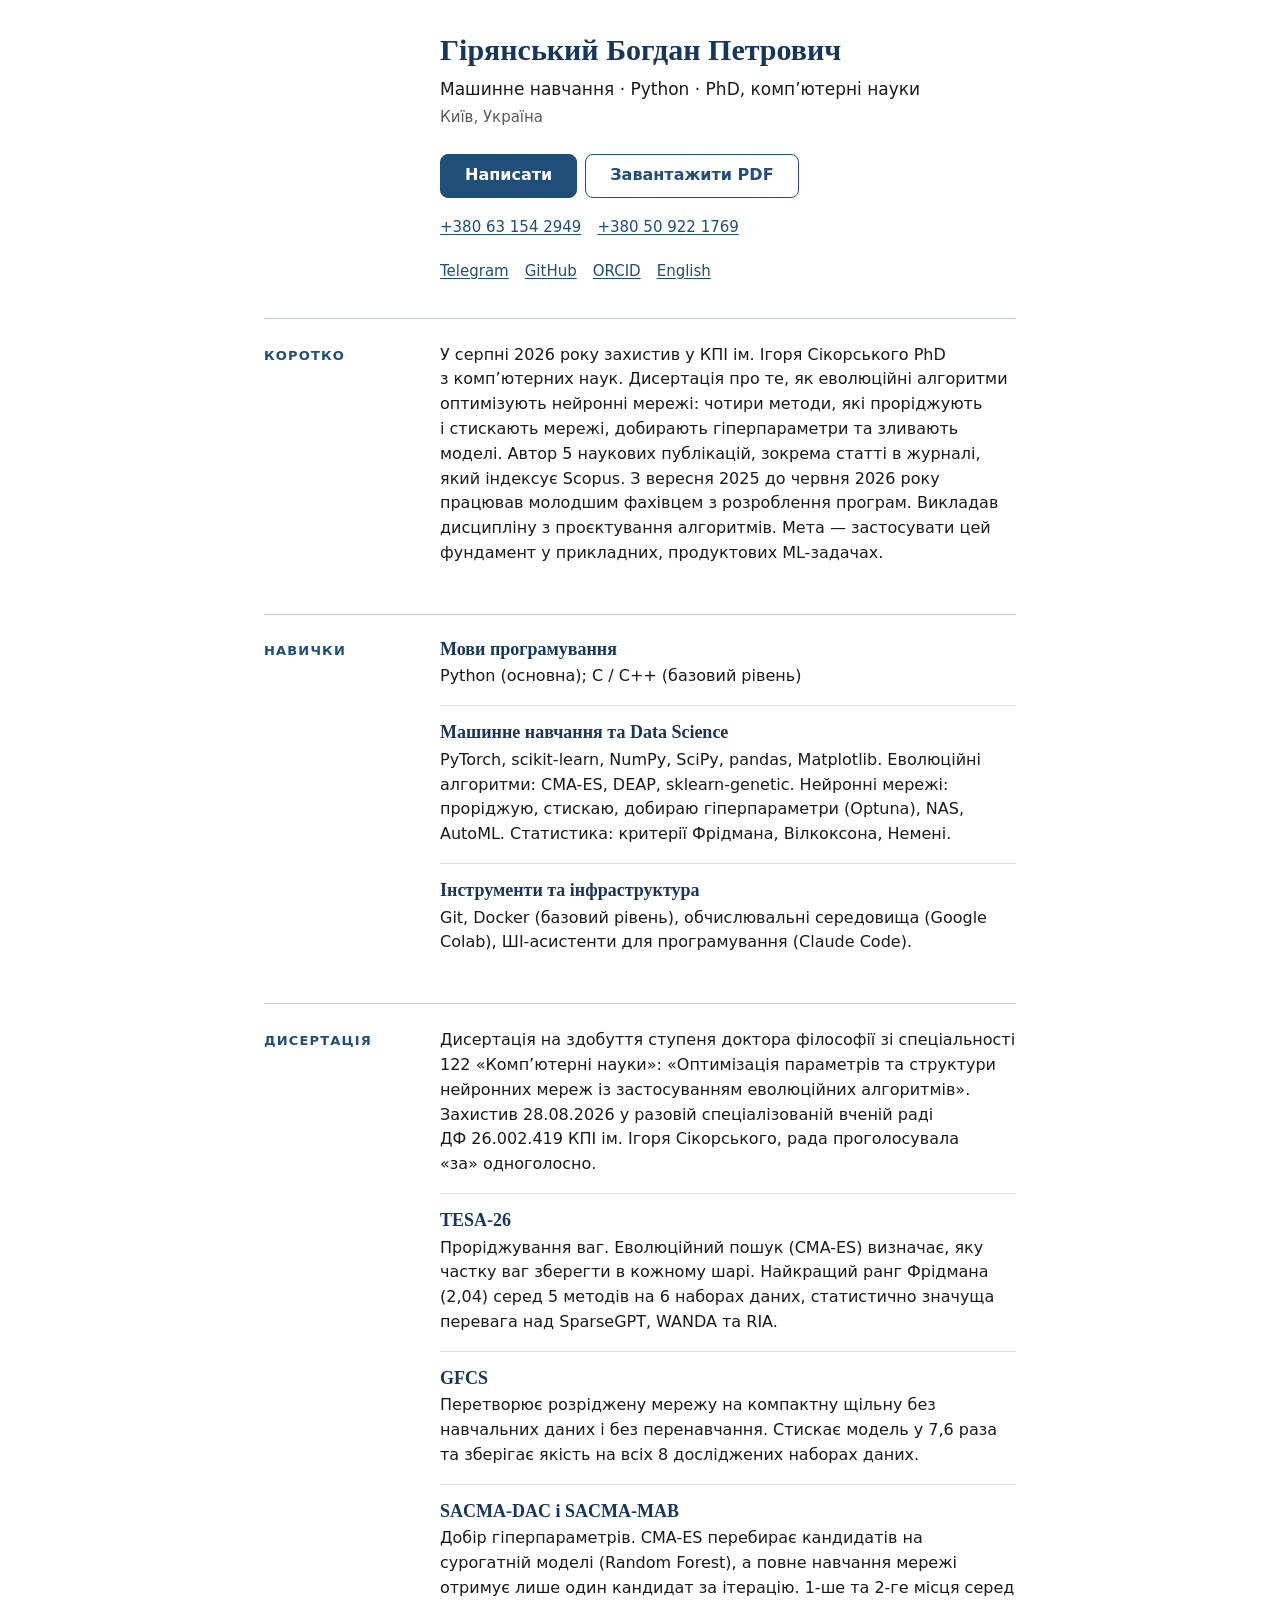
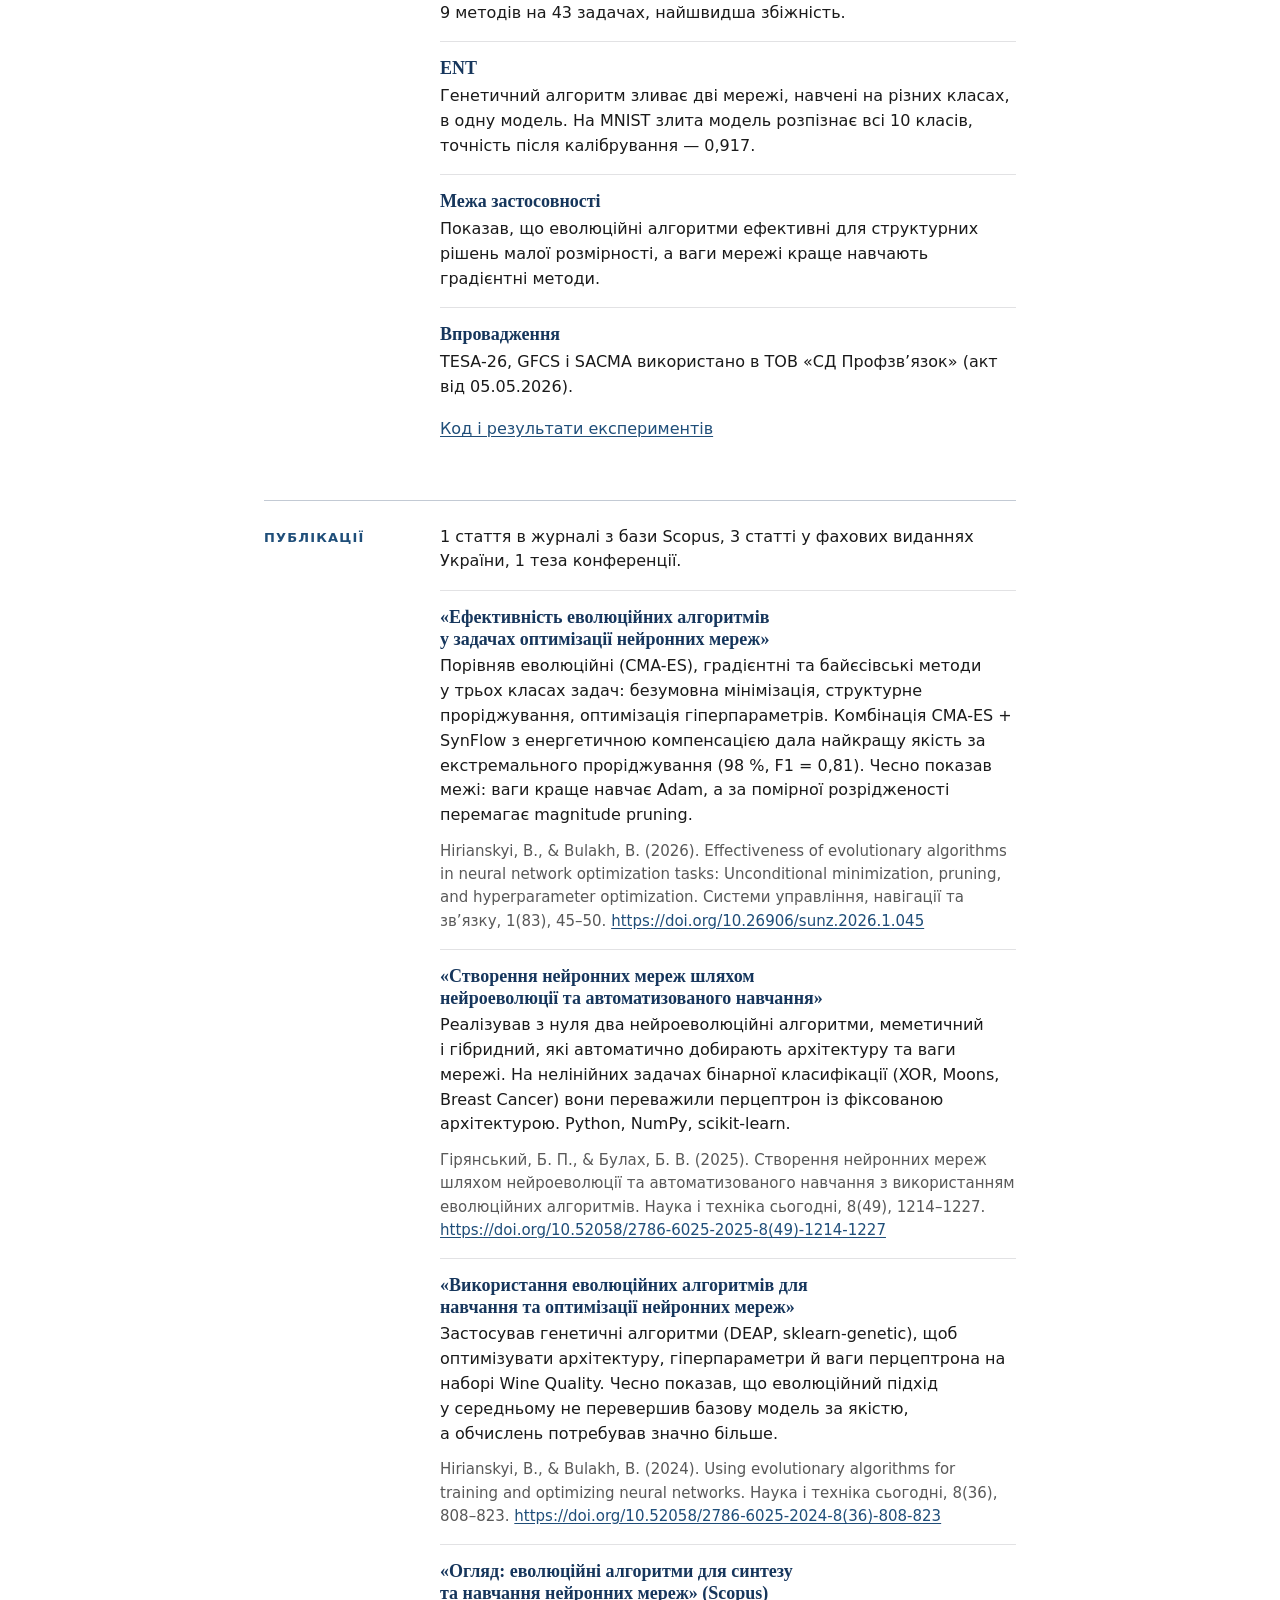
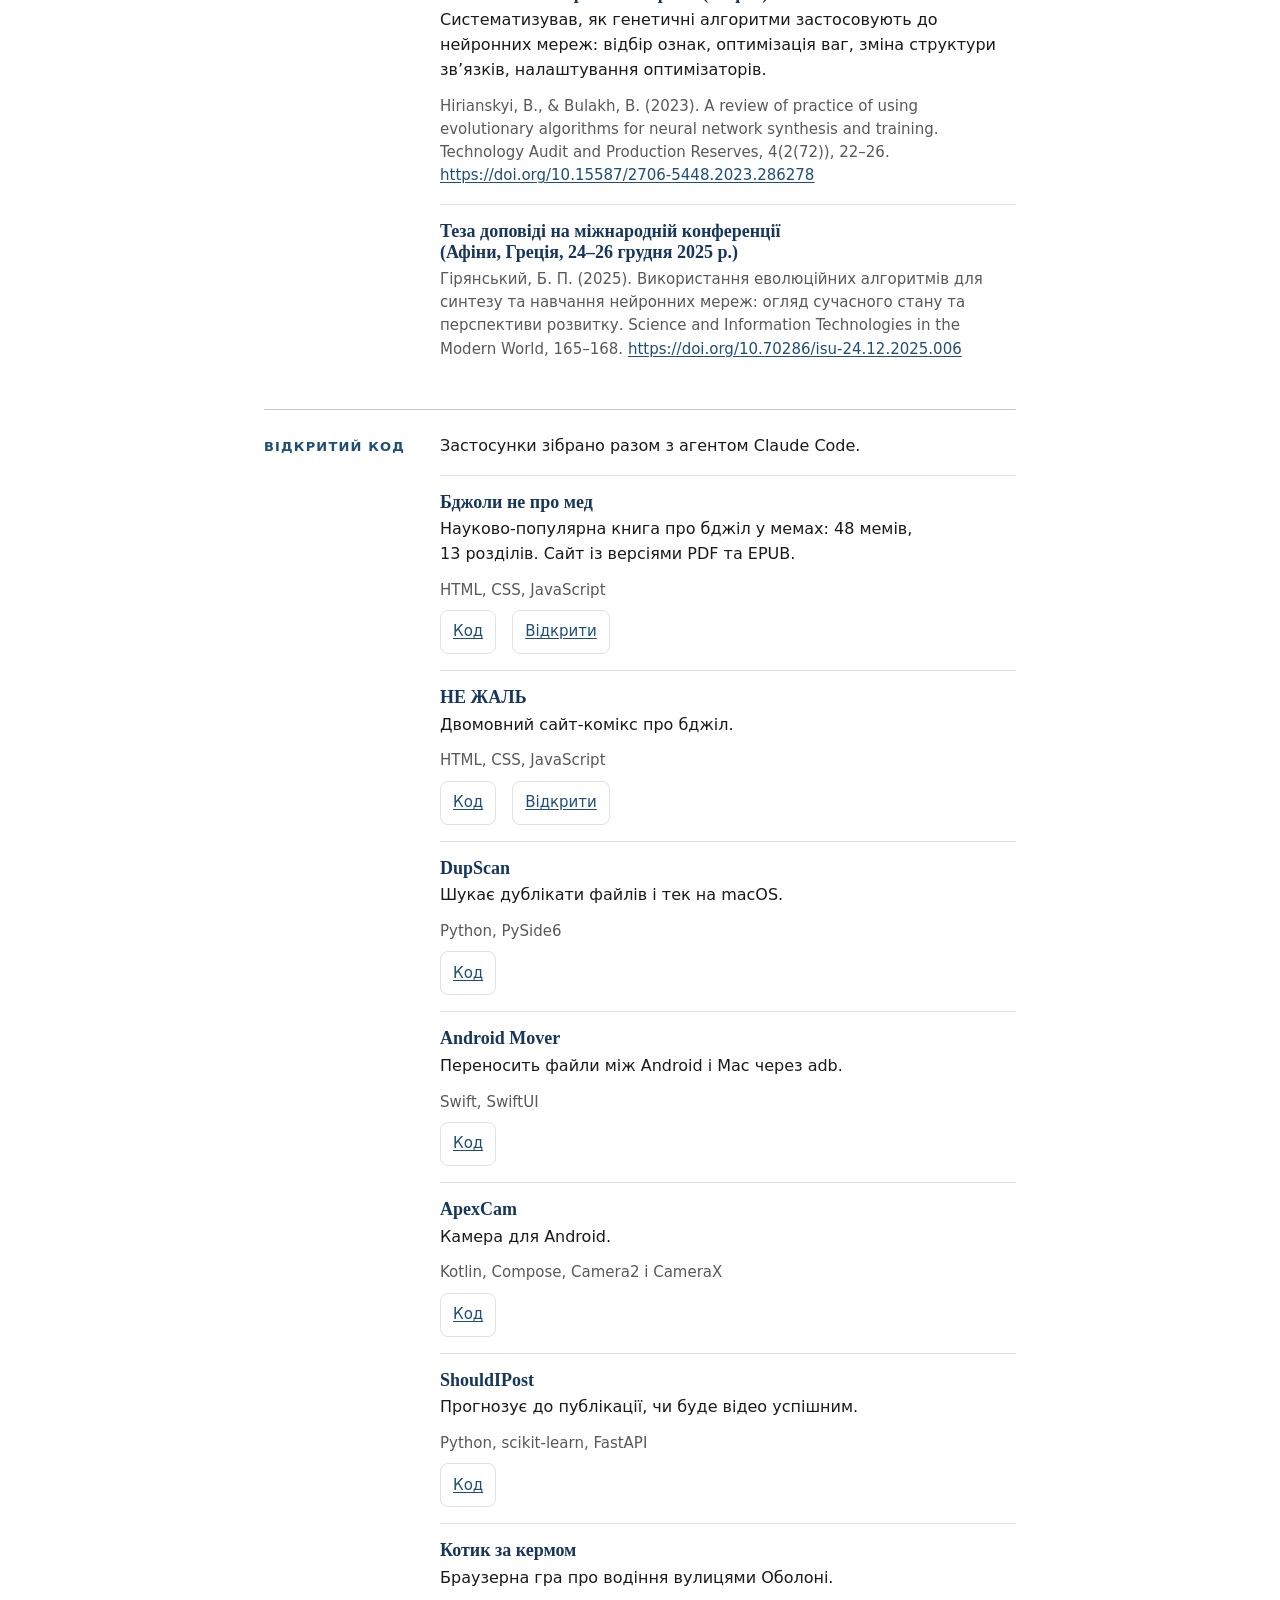
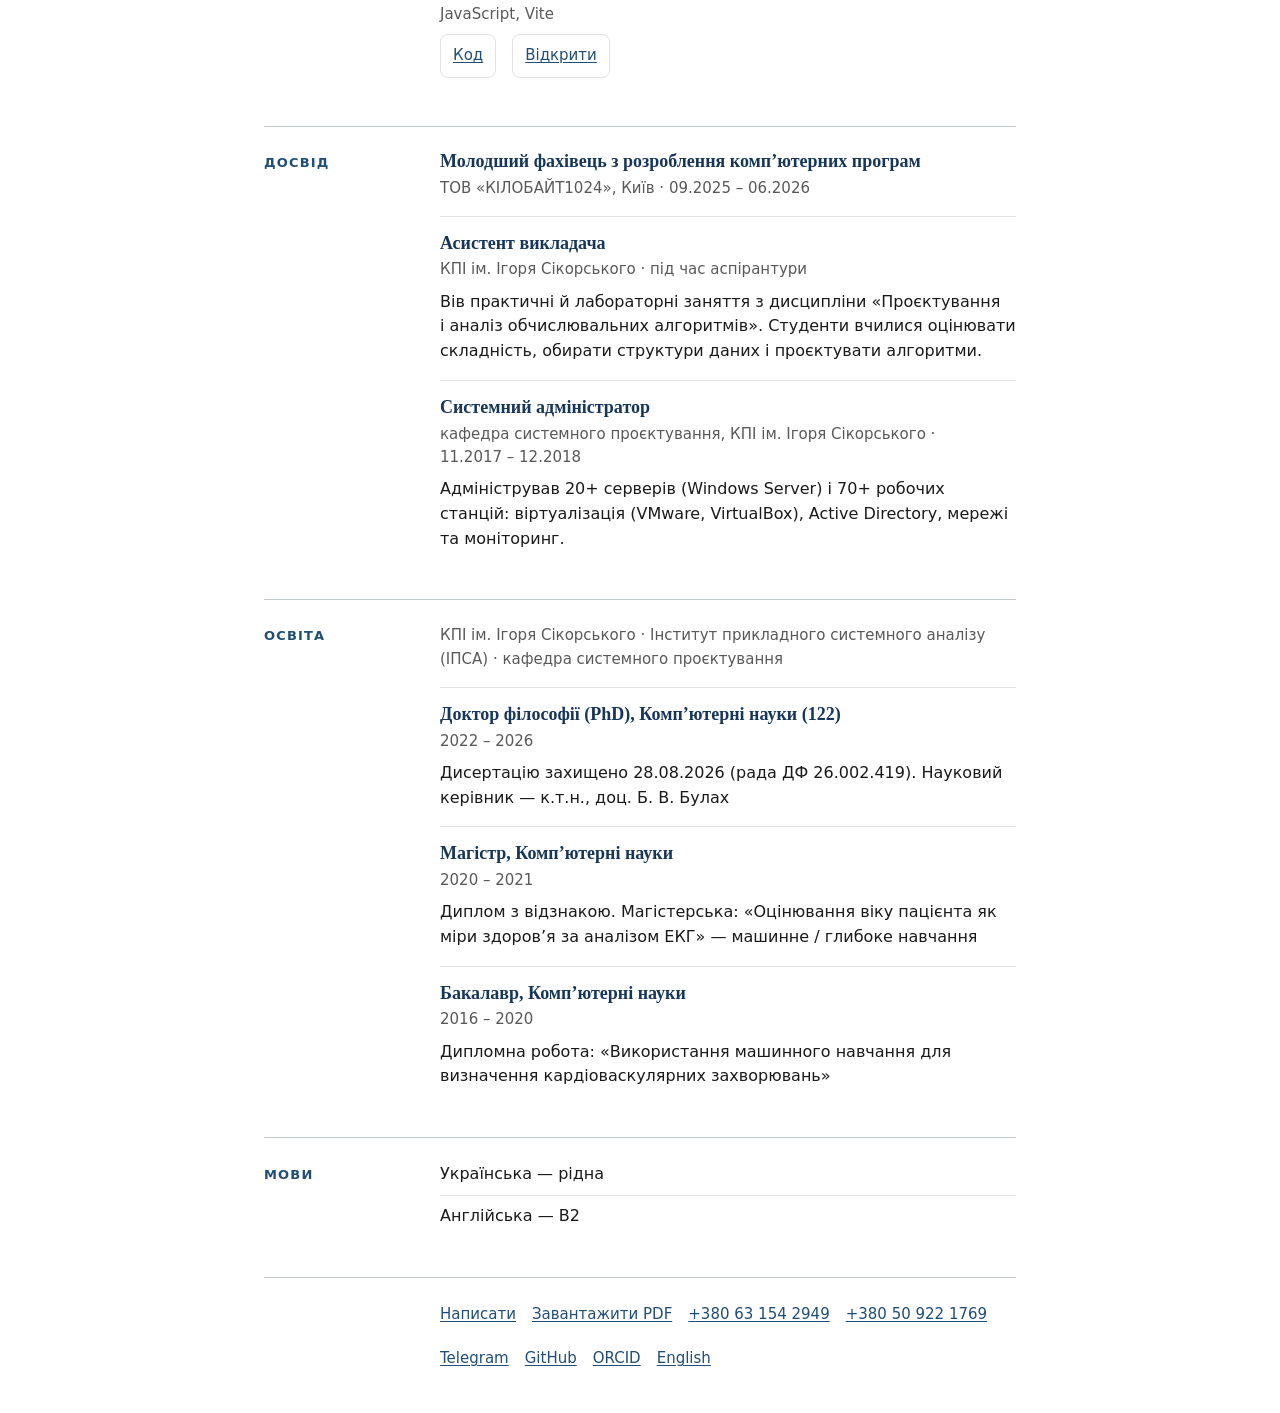
==== commit 43dd38e0: "Назви розділів винесено ліворуч; верстка для телефона; PDF у тому ж устрої - h2 став малим підписом " ====
--- a/index.html
+++ b/index.html
@@ -51,108 +51,122 @@
       <a class="btn btn-primary" href="mailto:giryanskbogdan@gmail.com">Написати</a>
       <a class="btn btn-secondary" href="assets/cv-hirianskyi-uk.pdf">Завантажити PDF</a>
     </div>
-    <nav class="header-links" aria-label="Перейти до змісту">
-      <ul>
-          <li><a href="tel:+380631542949">+380 63 154 2949</a></li>
-          <li><a href="tel:+380509221769">+380 50 922 1769</a></li>
-          <li><a href="https://t.me/HBohdann">Telegram</a></li>
-          <li><a href="https://github.com/GirBP">GitHub</a></li>
-          <li><a href="https://orcid.org/0009-0000-6580-7268">ORCID</a></li>
-      </ul>
-      <a class="lang-switch" href="en/" hreflang="en">English</a>
+    <nav class="link-rows" aria-label="Контакти">
+      <ul>
+        <li><a href="tel:+380631542949">+380 63 154 2949</a></li>
+        <li><a href="tel:+380509221769">+380 50 922 1769</a></li>
+      </ul>
+      <ul>
+        <li><a href="https://t.me/HBohdann">Telegram</a></li>
+        <li><a href="https://github.com/GirBP">GitHub</a></li>
+        <li><a href="https://orcid.org/0009-0000-6580-7268">ORCID</a></li>
+        <li><a class="lang-switch" href="en/" hreflang="en">English</a></li>
+      </ul>
     </nav>
-    <p class="print-contact"><a href="mailto:giryanskbogdan@gmail.com">giryanskbogdan@gmail.com</a> · <a href="tel:+380631542949">+380 63 154 2949</a> · <a href="tel:+380509221769">+380 50 922 1769</a> · <a href="https://t.me/HBohdann">t.me/HBohdann</a> · <a href="https://github.com/GirBP">github.com/GirBP</a> · <a href="https://orcid.org/0009-0000-6580-7268">orcid.org/0009-0000-6580-7268</a></p>
+    <p class="print-contact">
+      <span><a href="mailto:giryanskbogdan@gmail.com">giryanskbogdan@gmail.com</a> · <a href="tel:+380631542949">+380 63 154 2949</a> · <a href="tel:+380509221769">+380 50 922 1769</a></span>
+      <span><a href="https://t.me/HBohdann">t.me/HBohdann</a> · <a href="https://github.com/GirBP">github.com/GirBP</a> · <a href="https://orcid.org/0009-0000-6580-7268">orcid.org/0009-0000-6580-7268</a></span>
+    </p>
   </header>
   <main id="main">
       <section id="summary" aria-labelledby="summary-h">
         <h2 id="summary-h">Коротко</h2>
-        <p>У серпні 2026 року захистив у КПІ ім. Ігоря Сікорського PhD з комп’ютерних наук. Дисертація про те, як еволюційні алгоритми оптимізують нейронні мережі: чотири методи, які проріджують і стискають мережі, добирають гіперпараметри та зливають моделі. Автор 5 наукових публікацій, зокрема статті в журналі, який індексує Scopus. З вересня 2025 до червня 2026 року працював молодшим фахівцем з розроблення програм. Викладав дисципліну з проєктування алгоритмів. Мета — застосувати цей фундамент у прикладних, продуктових ML-задачах.</p>
+        <div class="section-body">
+          <p>У&nbsp;серпні 2026&nbsp;року захистив у&nbsp;КПІ ім. Ігоря Сікорського PhD з&nbsp;комп’ютерних наук. Дисертація про те, як еволюційні алгоритми оптимізують нейронні мережі: чотири методи, які проріджують і&nbsp;стискають мережі, добирають гіперпараметри та зливають моделі. Автор 5&nbsp;наукових публікацій, зокрема статті в&nbsp;журналі, який індексує Scopus. З&nbsp;вересня 2025&nbsp;до червня 2026&nbsp;року працював молодшим фахівцем з&nbsp;розроблення програм. Викладав дисципліну з&nbsp;проєктування алгоритмів. Мета&nbsp;— застосувати цей фундамент у&nbsp;прикладних, продуктових ML-задачах.</p>
+        </div>
       </section>
       <section id="skills" aria-labelledby="skills-h">
         <h2 id="skills-h">Навички</h2>
-        <div class="entry-list">
-          <div class="entry">
-            <h3>Мови програмування</h3>
-            <p>Python (основна); C / C++ (базовий рівень)</p>
-          </div>
-          <div class="entry">
-            <h3>Машинне навчання та Data Science</h3>
-            <p>PyTorch, scikit-learn, NumPy, SciPy, pandas, Matplotlib. Еволюційні алгоритми: CMA-ES, DEAP, sklearn-genetic. Нейронні мережі: проріджую, стискаю, добираю гіперпараметри (Optuna), NAS, AutoML. Статистика: критерії Фрідмана, Вілкоксона, Немені.</p>
-          </div>
-          <div class="entry">
-            <h3>Інструменти та інфраструктура</h3>
-            <p>Git, Docker (базовий рівень), обчислювальні середовища (Google Colab), ШІ-асистенти для програмування (Claude Code).</p>
+        <div class="section-body">
+          <div class="entry-list">
+            <div class="entry">
+              <h3>Мови програмування</h3>
+              <p>Python (основна); C&nbsp;/ C++ (базовий рівень)</p>
+            </div>
+            <div class="entry">
+              <h3>Машинне навчання та Data Science</h3>
+              <p>PyTorch, scikit-learn, NumPy, SciPy, pandas, Matplotlib. Еволюційні алгоритми: CMA-ES, DEAP, sklearn-genetic. Нейронні мережі: проріджую, стискаю, добираю гіперпараметри (Optuna), NAS, AutoML.&nbsp;Статистика: критерії Фрідмана, Вілкоксона, Немені.</p>
+            </div>
+            <div class="entry">
+              <h3>Інструменти та інфраструктура</h3>
+              <p>Git, Docker (базовий рівень), обчислювальні середовища (Google Colab), ШІ-асистенти для програмування (Claude Code).</p>
+            </div>
           </div>
         </div>
       </section>
       <section id="dissertation" aria-labelledby="dissertation-h">
         <h2 id="dissertation-h">Дисертація</h2>
-        <p>Дисертація на здобуття ступеня доктора філософії зі спеціальності 122 «Комп’ютерні науки»: «Оптимізація параметрів та структури нейронних мереж із застосуванням еволюційних алгоритмів». Захистив 28.08.2026 у разовій спеціалізованій вченій раді ДФ 26.002.419 КПІ ім. Ігоря Сікорського, рада проголосувала «за» одноголосно.</p>
-        <div class="entry-list">
-          <div class="entry">
-            <h3>TESA-26</h3>
-            <p>Проріджування ваг. Еволюційний пошук (CMA-ES) визначає, яку частку ваг зберегти в кожному шарі. Найкращий ранг Фрідмана (2,04) серед 5 методів на 6 наборах даних, статистично значуща перевага над SparseGPT, WANDA та RIA.</p>
-          </div>
-          <div class="entry">
-            <h3>GFCS</h3>
-            <p>Перетворює розріджену мережу на компактну щільну без навчальних даних і без перенавчання. Стискає модель у 7,6 раза та зберігає якість на всіх 8 досліджених наборах даних.</p>
-          </div>
-          <div class="entry">
-            <h3>SACMA-DAC і SACMA-MAB</h3>
-            <p>Добір гіперпараметрів. CMA-ES перебирає кандидатів на сурогатній моделі (Random Forest), а повне навчання мережі отримує лише один кандидат за ітерацію. 1-ше та 2-ге місця серед 9 методів на 43 задачах, найшвидша збіжність.</p>
-          </div>
-          <div class="entry">
-            <h3>ENT</h3>
-            <p>Генетичний алгоритм зливає дві мережі, навчені на різних класах, в одну модель. На MNIST злита модель розпізнає всі 10 класів, точність після калібрування — 0,917.</p>
-          </div>
-          <div class="entry">
-            <h3>Межа застосовності</h3>
-            <p>Показав, що еволюційні алгоритми ефективні для структурних рішень малої розмірності, а ваги мережі краще навчають градієнтні методи.</p>
-          </div>
-          <div class="entry">
-            <h3>Впровадження</h3>
-            <p>TESA-26, GFCS і SACMA використано в ТОВ «СД Профзв’язок» (акт від 05.05.2026).</p>
-          </div>
-        </div>
-        <p class="dissertation-code"><a href="https://github.com/GirBP/evolutionary_algorithms">Код і результати експериментів</a></p>
+        <div class="section-body">
+          <p>Дисертація на здобуття ступеня доктора філософії зі спеціальності 122 «Комп’ютерні науки»: «Оптимізація параметрів та структури нейронних мереж із застосуванням еволюційних алгоритмів». Захистив 28.08.2026&nbsp;у разовій спеціалізованій вченій раді ДФ 26.002.419&nbsp;КПІ ім. Ігоря Сікорського, рада проголосувала «за» одноголосно.</p>
+          <div class="entry-list">
+            <div class="entry">
+              <h3>TESA-26</h3>
+              <p>Проріджування ваг. Еволюційний пошук (CMA-ES) визначає, яку частку ваг зберегти в&nbsp;кожному шарі. Найкращий ранг Фрідмана (2,04) серед 5&nbsp;методів на 6&nbsp;наборах даних, статистично значуща перевага над SparseGPT, WANDA та RIA.</p>
+            </div>
+            <div class="entry">
+              <h3>GFCS</h3>
+              <p>Перетворює розріджену мережу на компактну щільну без навчальних даних і&nbsp;без перенавчання. Стискає модель у&nbsp;7,6&nbsp;раза та зберігає якість на всіх 8&nbsp;досліджених наборах даних.</p>
+            </div>
+            <div class="entry">
+              <h3>SACMA-DAC і&nbsp;SACMA-MAB</h3>
+              <p>Добір гіперпараметрів. CMA-ES перебирає кандидатів на сурогатній моделі (Random Forest), а&nbsp;повне навчання мережі отримує лише один кандидат за ітерацію. 1-ше та 2-ге місця серед 9&nbsp;методів на 43&nbsp;задачах, найшвидша збіжність.</p>
+            </div>
+            <div class="entry">
+              <h3>ENT</h3>
+              <p>Генетичний алгоритм зливає дві мережі, навчені на різних класах, в&nbsp;одну модель. На MNIST злита модель розпізнає всі 10&nbsp;класів, точність після калібрування&nbsp;— 0,917.</p>
+            </div>
+            <div class="entry">
+              <h3>Межа застосовності</h3>
+              <p>Показав, що еволюційні алгоритми ефективні для структурних рішень малої розмірності, а&nbsp;ваги мережі краще навчають градієнтні методи.</p>
+            </div>
+            <div class="entry">
+              <h3>Впровадження</h3>
+              <p>TESA-26, GFCS і&nbsp;SACMA використано в&nbsp;ТОВ «СД Профзв’язок» (акт від 05.05.2026).</p>
+            </div>
+          </div>
+          <p class="dissertation-code"><a href="https://github.com/GirBP/evolutionary_algorithms">Код і результати експериментів</a></p>
+        </div>
       </section>
       <section id="publications" aria-labelledby="publications-h">
         <h2 id="publications-h">Публікації</h2>
-        <p>1 стаття в журналі з бази Scopus, 3 статті у фахових виданнях України, 1 теза конференції.</p>
-        <ol class="entry-list">
-          <li class="entry">
-            <h3>«Ефективність еволюційних алгоритмів у задачах оптимізації нейронних мереж»</h3>
-              <p>Порівняв еволюційні (CMA-ES), градієнтні та байєсівські методи у трьох класах задач: безумовна мінімізація, структурне проріджування, оптимізація гіперпараметрів. Комбінація CMA-ES + SynFlow з енергетичною компенсацією дала найкращу якість за екстремального проріджування (98 %, F1 = 0,81). Чесно показав межі: ваги краще навчає Adam, а за помірної розрідженості перемагає magnitude pruning.</p>
+        <div class="section-body">
+          <p>1&nbsp;стаття в&nbsp;журналі з&nbsp;бази Scopus, 3&nbsp;статті у&nbsp;фахових виданнях України, 1&nbsp;теза конференції.</p>
+          <ol class="entry-list">
+          <li class="entry">
+            <h3>«Ефективність еволюційних алгоритмів у&nbsp;задачах оптимізації нейронних мереж»</h3>
+              <p>Порівняв еволюційні (CMA-ES), градієнтні та байєсівські методи у&nbsp;трьох класах задач: безумовна мінімізація, структурне проріджування, оптимізація гіперпараметрів. Комбінація CMA-ES + SynFlow з&nbsp;енергетичною компенсацією дала найкращу якість за екстремального проріджування (98&nbsp;%, F1 = 0,81). Чесно показав межі: ваги краще навчає Adam, а&nbsp;за помірної розрідженості перемагає magnitude pruning.</p>
               <p class="cite">Hirianskyi, B., &amp; Bulakh, B. (2026). Effectiveness of evolutionary algorithms in neural network optimization tasks: Unconditional minimization, pruning, and hyperparameter optimization. Системи управління, навігації та зв’язку, 1(83), 45–50. <a href="https://doi.org/10.26906/sunz.2026.1.045">https://doi.org/10.26906/sunz.2026.1.045</a></p>
           </li>
           <li class="entry">
             <h3>«Створення нейронних мереж шляхом нейроеволюції та автоматизованого навчання»</h3>
-              <p>Реалізував з нуля два нейроеволюційні алгоритми, меметичний і гібридний, які автоматично добирають архітектуру та ваги мережі. На нелінійних задачах бінарної класифікації (XOR, Moons, Breast Cancer) вони переважили перцептрон із фіксованою архітектурою. Python, NumPy, scikit-learn.</p>
-              <p class="cite">Гірянський, Б. П., &amp; Булах, Б. В. (2025). Створення нейронних мереж шляхом нейроеволюції та автоматизованого навчання з використанням еволюційних алгоритмів. Наука і техніка сьогодні, 8(49), 1214–1227. <a href="https://doi.org/10.52058/2786-6025-2025-8(49)-1214-1227">https://doi.org/10.52058/2786-6025-2025-8(49)-1214-1227</a></p>
+              <p>Реалізував з&nbsp;нуля два нейроеволюційні алгоритми, меметичний і&nbsp;гібридний, які автоматично добирають архітектуру та ваги мережі. На нелінійних задачах бінарної класифікації (XOR, Moons, Breast Cancer) вони переважили перцептрон із фіксованою архітектурою. Python, NumPy, scikit-learn.</p>
+              <p class="cite">Гірянський, Б.&nbsp;П., &amp; Булах, Б.&nbsp;В. (2025). Створення нейронних мереж шляхом нейроеволюції та автоматизованого навчання з&nbsp;використанням еволюційних алгоритмів. Наука і&nbsp;техніка сьогодні, 8(49), 1214–1227. <a href="https://doi.org/10.52058/2786-6025-2025-8(49)-1214-1227">https://doi.org/10.52058/2786-6025-2025-8(49)-1214-1227</a></p>
           </li>
           <li class="entry">
             <h3>«Використання еволюційних алгоритмів для навчання та оптимізації нейронних мереж»</h3>
-              <p>Застосував генетичні алгоритми (DEAP, sklearn-genetic), щоб оптимізувати архітектуру, гіперпараметри й ваги перцептрона на наборі Wine Quality. Чесно показав, що еволюційний підхід у середньому не перевершив базову модель за якістю, а обчислень потребував значно більше.</p>
-              <p class="cite">Hirianskyi, B., &amp; Bulakh, B. (2024). Using evolutionary algorithms for training and optimizing neural networks. Наука і техніка сьогодні, 8(36), 808–823. <a href="https://doi.org/10.52058/2786-6025-2024-8(36)-808-823">https://doi.org/10.52058/2786-6025-2024-8(36)-808-823</a></p>
+              <p>Застосував генетичні алгоритми (DEAP, sklearn-genetic), щоб оптимізувати архітектуру, гіперпараметри й&nbsp;ваги перцептрона на наборі Wine Quality. Чесно показав, що еволюційний підхід у&nbsp;середньому не перевершив базову модель за якістю, а&nbsp;обчислень потребував значно більше.</p>
+              <p class="cite">Hirianskyi, B., &amp; Bulakh, B. (2024). Using evolutionary algorithms for training and optimizing neural networks. Наука і&nbsp;техніка сьогодні, 8(36), 808–823. <a href="https://doi.org/10.52058/2786-6025-2024-8(36)-808-823">https://doi.org/10.52058/2786-6025-2024-8(36)-808-823</a></p>
           </li>
           <li class="entry">
             <h3>«Огляд: еволюційні алгоритми для синтезу та навчання нейронних мереж» (Scopus)</h3>
               <p>Систематизував, як генетичні алгоритми застосовують до нейронних мереж: відбір ознак, оптимізація ваг, зміна структури зв’язків, налаштування оптимізаторів.</p>
-              <p class="cite">Hirianskyi, B., &amp; Bulakh, B. (2023). A review of practice of using evolutionary algorithms for neural network synthesis and training. Technology Audit and Production Reserves, 4(2(72)), 22–26. <a href="https://doi.org/10.15587/2706-5448.2023.286278">https://doi.org/10.15587/2706-5448.2023.286278</a></p>
-          </li>
-          <li class="entry">
-            <h3>Теза доповіді на міжнародній конференції (Афіни, Греція, 24–26 грудня 2025 р.)</h3>
-              <p class="cite">Гірянський, Б. П. (2025). Використання еволюційних алгоритмів для синтезу та навчання нейронних мереж: огляд сучасного стану та перспективи розвитку. Science and Information Technologies in the Modern World, 165–168. <a href="https://doi.org/10.70286/isu-24.12.2025.006">https://doi.org/10.70286/isu-24.12.2025.006</a></p>
-          </li>
-        </ol>
+              <p class="cite">Hirianskyi, B., &amp; Bulakh, B. (2023). A&nbsp;review of practice of using evolutionary algorithms for neural network synthesis and training. Technology Audit and Production Reserves, 4(2(72)), 22–26. <a href="https://doi.org/10.15587/2706-5448.2023.286278">https://doi.org/10.15587/2706-5448.2023.286278</a></p>
+          </li>
+          <li class="entry">
+            <h3>Теза доповіді на міжнародній конференції (Афіни, Греція, 24–26&nbsp;грудня 2025&nbsp;р.)</h3>
+              <p class="cite">Гірянський, Б.&nbsp;П. (2025). Використання еволюційних алгоритмів для синтезу та навчання нейронних мереж: огляд сучасного стану та перспективи розвитку. Science and Information Technologies in the Modern World, 165–168. <a href="https://doi.org/10.70286/isu-24.12.2025.006">https://doi.org/10.70286/isu-24.12.2025.006</a></p>
+          </li>
+          </ol>
+        </div>
       </section>
       <section id="projects" aria-labelledby="projects-h">
         <h2 id="projects-h">Відкритий код</h2>
-        <p>Застосунки зібрано разом з агентом Claude Code.</p>
-        <div class="entry-list">
+        <div class="section-body">
+          <p>Застосунки зібрано разом з&nbsp;агентом Claude Code.</p>
+          <div class="entry-list">
           <div class="entry">
             <h3>Бджоли не про мед</h3>
-            <p>Науково-популярна книга про бджіл у мемах: 48 мемів, 13 розділів. Сайт із версіями PDF та EPUB.</p>
+            <p>Науково-популярна книга про бджіл у&nbsp;мемах: 48&nbsp;мемів, 13&nbsp;розділів. Сайт із версіями PDF та EPUB.</p>
             <p class="stack">HTML, CSS, JavaScript</p>
             <div class="entry-links">
               <a href="https://github.com/GirBP/bdzholy-ne-pro-med">Код</a>
@@ -170,7 +184,7 @@
           </div>
           <div class="entry">
             <h3>DupScan</h3>
-            <p>Шукає дублікати файлів і тек на macOS.</p>
+            <p>Шукає дублікати файлів і&nbsp;тек на macOS.</p>
             <p class="stack">Python, PySide6</p>
             <div class="entry-links">
               <a href="https://github.com/GirBP/dupscan">Код</a>
@@ -178,7 +192,7 @@
           </div>
           <div class="entry">
             <h3>Android Mover</h3>
-            <p>Переносить файли між Android і Mac через adb.</p>
+            <p>Переносить файли між Android і&nbsp;Mac через adb.</p>
             <p class="stack">Swift, SwiftUI</p>
             <div class="entry-links">
               <a href="https://github.com/GirBP/android-mover-mac">Код</a>
@@ -187,7 +201,7 @@
           <div class="entry">
             <h3>ApexCam</h3>
             <p>Камера для Android.</p>
-            <p class="stack">Kotlin, Compose, Camera2 і CameraX</p>
+            <p class="stack">Kotlin, Compose, Camera2&nbsp;і CameraX</p>
             <div class="entry-links">
               <a href="https://github.com/GirBP/apexcam">Код</a>
             </div>
@@ -209,67 +223,80 @@
               <a href="https://girbp.github.io/kotik-obolon/">Відкрити</a>
             </div>
           </div>
+          </div>
         </div>
       </section>
       <section id="experience" aria-labelledby="experience-h">
         <h2 id="experience-h">Досвід</h2>
-        <div class="entry-list">
-          <div class="entry">
-            <h3>Молодший фахівець з розроблення комп’ютерних програм</h3>
-            <p class="meta">ТОВ «КІЛОБАЙТ1024», Київ · 09.2025 – 06.2026</p>
+        <div class="section-body">
+          <div class="entry-list">
+          <div class="entry">
+            <h3>Молодший фахівець з&nbsp;розроблення комп’ютерних програм</h3>
+            <p class="meta">ТОВ «КІЛОБАЙТ1024», Київ · 09.2025&nbsp;– 06.2026</p>
           </div>
           <div class="entry">
             <h3>Асистент викладача</h3>
             <p class="meta">КПІ ім. Ігоря Сікорського · під час аспірантури</p>
-            <p>Вів практичні й лабораторні заняття з дисципліни «Проєктування і аналіз обчислювальних алгоритмів». Студенти вчилися оцінювати складність, обирати структури даних і проєктувати алгоритми.</p>
+            <p>Вів практичні й&nbsp;лабораторні заняття з&nbsp;дисципліни «Проєктування і&nbsp;аналіз обчислювальних алгоритмів». Студенти вчилися оцінювати складність, обирати структури даних і&nbsp;проєктувати алгоритми.</p>
           </div>
           <div class="entry">
             <h3>Системний адміністратор</h3>
-            <p class="meta">кафедра системного проєктування, КПІ ім. Ігоря Сікорського · 11.2017 – 12.2018</p>
-            <p>Адміністрував 20+ серверів (Windows Server) і 70+ робочих станцій: віртуалізація (VMware, VirtualBox), Active Directory, мережі та моніторинг.</p>
+            <p class="meta">кафедра системного проєктування, КПІ ім. Ігоря Сікорського · 11.2017&nbsp;– 12.2018</p>
+            <p>Адміністрував 20+ серверів (Windows Server) і&nbsp;70+ робочих станцій: віртуалізація (VMware, VirtualBox), Active Directory, мережі та моніторинг.</p>
+          </div>
           </div>
         </div>
       </section>
       <section id="education" aria-labelledby="education-h">
         <h2 id="education-h">Освіта</h2>
-        <p class="meta">КПІ ім. Ігоря Сікорського · Інститут прикладного системного аналізу (ІПСА) · кафедра системного проєктування</p>
-        <div class="entry-list">
+        <div class="section-body">
+          <p class="meta">КПІ ім. Ігоря Сікорського · Інститут прикладного системного аналізу (ІПСА) · кафедра системного проєктування</p>
+          <div class="entry-list">
           <div class="entry">
             <h3>Доктор філософії (PhD), Комп’ютерні науки (122)</h3>
-            <p class="meta">2022 – 2026</p>
-            <p>Дисертацію захищено 28.08.2026 (рада ДФ 26.002.419). Науковий керівник — к.т.н., доц. Б. В. Булах</p>
+            <p class="meta">2022&nbsp;– 2026</p>
+            <p>Дисертацію захищено 28.08.2026 (рада ДФ 26.002.419). Науковий керівник&nbsp;— к.т.н., доц. Б.&nbsp;В.&nbsp;Булах</p>
           </div>
           <div class="entry">
             <h3>Магістр, Комп’ютерні науки</h3>
-            <p class="meta">2020 – 2021</p>
-            <p>Диплом з відзнакою. Магістерська: «Оцінювання віку пацієнта як міри здоров’я за аналізом ЕКГ» — машинне / глибоке навчання</p>
+            <p class="meta">2020&nbsp;– 2021</p>
+            <p>Диплом з&nbsp;відзнакою. Магістерська: «Оцінювання віку пацієнта як міри здоров’я за аналізом ЕКГ»&nbsp;— машинне / глибоке навчання</p>
           </div>
           <div class="entry">
             <h3>Бакалавр, Комп’ютерні науки</h3>
-            <p class="meta">2016 – 2020</p>
+            <p class="meta">2016&nbsp;– 2020</p>
             <p>Дипломна робота: «Використання машинного навчання для визначення кардіоваскулярних захворювань»</p>
+          </div>
           </div>
         </div>
       </section>
       <section id="languages" aria-labelledby="languages-h">
         <h2 id="languages-h">Мови</h2>
-        <ul class="plain-list">
-          <li>Українська — рідна</li>
-          <li>Англійська — B2</li>
-        </ul>
+        <div class="section-body">
+          <ul class="plain-list">
+          <li>Українська&nbsp;— рідна</li>
+          <li>Англійська&nbsp;— B2</li>
+          </ul>
+        </div>
       </section>
   </main>
   <footer class="wrap">
-    <p>
-      <a href="mailto:giryanskbogdan@gmail.com">Написати</a> ·
-      <a href="assets/cv-hirianskyi-uk.pdf">Завантажити PDF</a> ·
-      <a href="tel:+380631542949">+380 63 154 2949</a> ·
-      <a href="tel:+380509221769">+380 50 922 1769</a> ·
-      <a href="https://t.me/HBohdann">Telegram</a> ·
-      <a href="https://github.com/GirBP">GitHub</a> ·
-      <a href="https://orcid.org/0009-0000-6580-7268">ORCID</a>
-    </p>
-    <p><a class="lang-switch" href="en/">English</a></p>
+    <div class="link-rows">
+      <ul>
+        <li><a href="mailto:giryanskbogdan@gmail.com">Написати</a></li>
+        <li><a href="assets/cv-hirianskyi-uk.pdf">Завантажити PDF</a></li>
+      </ul>
+      <ul>
+        <li><a href="tel:+380631542949">+380 63 154 2949</a></li>
+        <li><a href="tel:+380509221769">+380 50 922 1769</a></li>
+      </ul>
+      <ul>
+        <li><a href="https://t.me/HBohdann">Telegram</a></li>
+        <li><a href="https://github.com/GirBP">GitHub</a></li>
+        <li><a href="https://orcid.org/0009-0000-6580-7268">ORCID</a></li>
+        <li><a class="lang-switch" href="en/" hreflang="en">English</a></li>
+      </ul>
+    </div>
   </footer>
 </body>
 </html>
--- a/assets/css/style.css
+++ b/assets/css/style.css
@@ -15,18 +15,21 @@
   --size-body: 1rem;      /* 16px */
   --size-small: 0.9375rem; /* 15px */
   --size-h3: 1.125rem;     /* 18px */
-  --size-h2: 1.375rem;     /* 22px */
-  --size-h1: 1.875rem;     /* 30px */
+  --size-label: 0.8125rem; /* 13px, назва розділу */
+  --size-h1: clamp(1.625rem, 1.2rem + 2.2vw, 1.875rem); /* 26–30px: на 320 px ім'я лягає у два рядки */
   --size-headline: 1.0625rem; /* 17px */
 
   --line-body: 1.55;
   --line-heading: 1.2;
 
   --measure: 38rem; /* ~70 знаків рядка для основного тексту */
+  --label-col: 9rem; /* ліва колонка з назвами розділів на широкому екрані */
+  --label-gap: 2rem;
 
   --color-bg: #ffffff;
   --color-surface: #f6f7f8;
   --color-border: #e2e2e4;
+  --color-rule: #c3cad4; /* лінія між розділами, помітніша за лінію між пунктами */
   --color-text: #1a1a1a;
   --color-heading: #16365c;
   --color-accent: #1f4e79;
@@ -43,6 +46,7 @@
     --color-bg: #14191f;
     --color-surface: #1b222b;
     --color-border: #2a323c;
+    --color-rule: #44505d;
     --color-text: #e5e5e5;
     --color-heading: #9fc5e8;
     --color-accent: #8ab4e0;
@@ -103,16 +107,15 @@
   max-width: var(--measure);
   margin-inline: auto;
   padding-inline: var(--space-4);
-  padding-block-end: var(--space-7);
 }
 
 h1,
-h2,
 h3 {
   font-family: var(--font-heading);
   color: var(--color-heading);
   line-height: var(--line-heading);
   font-weight: 700;
+  text-wrap: balance;
 }
 
 h1 {
@@ -120,15 +123,17 @@
   margin: 0 0 var(--space-2);
 }
 
+/* Назва розділу: малий підпис великими літерами. Пункти всередині розділу
+   набрано шрифтом із зарубками, тож їх неможливо сплутати. */
 h2 {
-  font-size: var(--size-h2);
-  margin: var(--space-7) 0 var(--space-4);
-  padding-top: var(--space-4);
-  border-top: 1px solid var(--color-border);
-}
-
-section:first-of-type h2 {
-  margin-top: var(--space-6);
+  font-family: var(--font-body);
+  font-size: var(--size-label);
+  font-weight: 700;
+  line-height: 1.4;
+  letter-spacing: 0.09em;
+  text-transform: uppercase;
+  color: var(--color-accent);
+  margin: 0 0 var(--space-3);
 }
 
 h3 {
@@ -138,6 +143,7 @@
 
 p {
   margin: 0 0 var(--space-3);
+  text-wrap: pretty;
 }
 
 a {
@@ -211,7 +217,13 @@
   display: flex;
   flex-wrap: wrap;
   gap: var(--space-2);
-  margin-bottom: var(--space-4);
+  margin-bottom: var(--space-2);
+}
+
+@media (max-width: 30rem) {
+  .actions .btn {
+    flex: 1 1 auto;
+  }
 }
 
 .btn {
@@ -261,32 +273,32 @@
   }
 }
 
-.header-links {
+/* Два списки: телефони і профілі. На телефоні це два рядки, на широкому екрані один.
+   Висота рядка 44 px лишається ціллю дотику, додаткового проміжку між рядками немає. */
+.link-rows,
+.link-rows ul {
   display: flex;
   flex-wrap: wrap;
-  align-items: center;
-  gap: var(--space-2) var(--space-4);
-}
-
-.header-links ul {
+  column-gap: var(--space-4);
+}
+
+.link-rows ul {
   list-style: none;
-  display: flex;
-  flex-wrap: wrap;
-  gap: var(--space-2) var(--space-4);
   margin: 0;
   padding: 0;
 }
 
-.header-links li {
+.link-rows li {
   display: flex;
 }
 
-.header-links a,
-.lang-switch {
+.link-rows a {
   display: inline-flex;
   align-items: center;
   min-height: var(--touch-min);
+  min-width: var(--touch-min);
   font-size: var(--size-small);
+  white-space: nowrap;
 }
 
 .print-contact {
@@ -297,6 +309,24 @@
 
 section {
   scroll-margin-top: var(--space-4);
+  margin-top: var(--space-6);
+  padding-top: var(--space-4);
+  border-top: 1px solid var(--color-rule);
+}
+
+section:first-of-type {
+  margin-top: 0;
+}
+
+.section-body > :last-child {
+  margin-bottom: 0;
+}
+
+/* Вступний абзац розділу відділено від переліку тією ж лінією, що й пункти між собою. */
+.section-body > p + .entry-list > .entry:first-child {
+  margin-top: var(--space-4);
+  padding-top: var(--space-4);
+  border-top: 1px solid var(--color-border);
 }
 
 .meta {
@@ -350,6 +380,14 @@
   padding-top: 0;
 }
 
+.entry:last-child {
+  padding-bottom: 0;
+}
+
+.entry > :last-child {
+  margin-bottom: 0;
+}
+
 ol.entry-list {
   counter-reset: pub;
 }
@@ -371,6 +409,11 @@
 
 .plain-list li:first-child {
   border-top: none;
+  padding-top: 0;
+}
+
+.plain-list li:last-child {
+  padding-bottom: 0;
 }
 
 #dissertation .dissertation-code {
@@ -386,131 +429,261 @@
 /* Підвал */
 
 footer {
-  padding-block: var(--space-6) var(--space-7);
-  border-top: 1px solid var(--color-border);
+  position: relative;
+  margin-top: var(--space-6);
+  padding-block: var(--space-4) var(--space-6);
   font-size: var(--size-small);
   color: var(--color-muted);
 }
 
-footer a {
-  min-height: var(--touch-min);
-  min-width: var(--touch-min);
-  display: inline-flex;
-  align-items: center;
-  justify-content: center;
-  padding-inline: var(--space-1);
-}
-
-/* Друк */
+footer::before {
+  content: "";
+  position: absolute;
+  inset: 0 var(--space-4) auto;
+  border-top: 1px solid var(--color-rule);
+}
+
+
+
+/* Широкий екран: назва розділу стоїть ліворуч на рівні першого рядка змісту.
+   Шапка й підвал вирівняні по колонці змісту. */
+
+@media (min-width: 50rem) {
+  .wrap,
+  main {
+    max-width: calc(var(--measure) + var(--label-col) + var(--label-gap));
+  }
+
+  header.wrap,
+  footer.wrap {
+    padding-inline-start: calc(var(--space-4) + var(--label-col) + var(--label-gap));
+  }
+
+  section {
+    display: grid;
+    grid-template-columns: var(--label-col) minmax(0, 1fr);
+    column-gap: var(--label-gap);
+    align-items: baseline;
+    margin-top: var(--space-7);
+    padding-top: var(--space-5);
+  }
+
+  h2 {
+    margin: 0;
+  }
+
+  footer {
+    margin-top: var(--space-7);
+  }
+}
+
+/* Друк: той самий устрій, що й на широкому екрані. Назви розділів стоять у лівій
+   колонці, шапка вирівняна по колонці змісту. Мета — дві сторінки A4. */
 
 @media print {
   @page {
     size: A4;
-    margin: 14mm;
+    margin: 12mm 13mm;
+  }
+
+  :root {
+    --label-col: 25mm;
+    --label-gap: 4mm;
   }
 
   html,
   body {
     background: #ffffff;
     color: #000000;
-    font-size: 8.4pt;
-    line-height: 1.24;
+    font-size: 8.8pt;
+    line-height: 1.32;
   }
 
   /* Системний шрифт macOS потрапляє в PDF як Type 3, і частина програм читає з нього
      «ĸ» замість «к». Arial вбудовується з правильною таблицею символів. */
-  body {
+  body,
+  h2 {
     font-family: Arial, "Helvetica Neue", Helvetica, sans-serif;
-  }
-
-  #summary > p {
-    column-span: all;
-  }
-
-  .print-contact a {
-    white-space: nowrap;
   }
 
   .skip-link,
   .actions,
-  .header-links {
+  .link-rows,
+  footer {
     display: none;
+  }
+
+  .wrap,
+  main {
+    max-width: none;
+    padding: 0;
+  }
+
+  header.wrap {
+    padding: 0 0 8pt calc(var(--label-col) + var(--label-gap));
+  }
+
+  .identity {
+    margin-bottom: 3pt;
+  }
+
+  h1 {
+    font-size: 17pt;
+    margin-bottom: 2pt;
+    color: #16365c;
+  }
+
+  .identity .headline {
+    font-size: 9.6pt;
+    margin-bottom: 1pt;
+  }
+
+  .identity .location {
+    font-size: 8pt;
+    color: #444444;
   }
 
   .print-contact {
     display: block;
     color: #000000;
-    font-size: 9pt;
-    margin: var(--space-2) 0 0;
-  }
-
-  header {
-    padding-block: 0 var(--space-3);
-  }
-
-  .identity {
-    margin-bottom: var(--space-2);
-  }
-
-  h1 {
-    font-size: 16pt;
-  }
-
-  .identity .headline {
-    font-size: 9.5pt;
-  }
-
-  .identity .location {
-    font-size: 8pt;
-  }
-
-  main {
-    columns: 2;
-    column-gap: 7mm;
-    max-width: none;
-    padding: 0;
+    font-size: 8.4pt;
+    margin: 0;
+  }
+
+  .print-contact span {
+    display: block;
+  }
+
+  .print-contact a {
+    white-space: nowrap;
+  }
+
+  section {
+    display: grid;
+    grid-template-columns: var(--label-col) minmax(0, 1fr);
+    column-gap: var(--label-gap);
+    align-items: baseline;
+    margin-top: 7pt;
+    padding-top: 6pt;
+    border-top: 0.6pt solid #8d99a6;
+  }
+
+  section:first-of-type {
+    margin-top: 0;
   }
 
   h2 {
-    font-size: 11pt;
-    margin: var(--space-2) 0 var(--space-1);
-    padding-top: 3px;
-    column-span: all;
+    font-size: 6.8pt;
+    line-height: 1.3;
+    margin: 0;
+    color: #1f4e79;
     break-after: avoid;
   }
 
-  section:first-of-type h2 {
-    margin-top: 0;
-  }
-
   h3 {
-    font-size: 9pt;
-    margin: 0;
+    font-size: 9.2pt;
+    margin: 0 0 1pt;
+    color: #16365c;
+    break-after: avoid;
   }
 
   p {
-    margin: 0 0 3px;
+    margin: 0 0 2.5pt;
+    orphans: 2;
+    widows: 2;
+  }
+
+  /* Вступний абзац не лишається внизу сторінки без першого пункту. */
+  .section-body > p:first-child {
+    break-after: avoid;
+  }
+
+  /* Навички й методи дисертації: назва пункту стоїть у рядку з текстом. */
+  #skills h3,
+  #skills .entry p,
+  #dissertation .entry h3,
+  #dissertation .entry p {
+    display: inline;
+  }
+
+  #skills h3::after {
+    content: ": ";
+  }
+
+  #dissertation .entry h3::after {
+    content: ". ";
+  }
+
+  /* Освіта: роки стоять праворуч у рядку з назвою ступеня. */
+  #education .entry {
+    display: grid;
+    grid-template-columns: minmax(0, 1fr) auto;
+    column-gap: 8pt;
+    align-items: baseline;
+  }
+
+  #education .entry p:last-child {
+    grid-column: 1 / -1;
   }
 
   a {
     color: #000000;
     text-decoration: underline;
+    text-decoration-thickness: 0.4pt;
   }
 
   .entry {
-    padding-block: 4px;
+    padding-block: 3.5pt;
+    border-top: 0.4pt solid #d0d5db;
     break-inside: avoid;
+  }
+
+  .section-body > p + .entry-list > .entry:first-child {
+    margin-top: 1.5pt;
+    padding-top: 3.5pt;
+    border-top: 0.4pt solid #d0d5db;
   }
 
   .meta,
   .cite,
   .stack,
   .entry-links {
-    font-size: 7.3pt;
+    font-size: 7.6pt;
+    color: #3a3a3a;
+  }
+
+  .meta,
+  .stack {
+    margin-bottom: 1.5pt;
+  }
+
+  /* Проєкти: короткі пункти у дві колонки, стек і посилання одним рядком. */
+  #projects .entry-list {
+    display: grid;
+    grid-template-columns: 1fr 1fr;
+    column-gap: 6mm;
+  }
+
+  #projects .entry:nth-child(2) {
+    margin-top: 1.5pt;
+    padding-top: 3.5pt;
+  }
+
+  #projects .entry:nth-last-child(2):nth-child(odd) {
+    padding-bottom: 0;
+  }
+
+  #projects .stack {
+    display: inline;
+  }
+
+  #projects .stack::after {
+    content: " · ";
   }
 
   .entry-links {
-    gap: 2px 8px;
+    display: inline-flex;
+    gap: 0 5pt;
   }
 
   .entry-links a,
@@ -522,7 +695,26 @@
     border: none;
   }
 
-  footer {
-    display: none;
-  }
-}
+  #dissertation .dissertation-code {
+    margin-top: 2pt;
+  }
+
+  /* Мови: один рядок замість списку. */
+  .plain-list {
+    display: flex;
+    gap: 0 14pt;
+  }
+
+  .plain-list li,
+  .plain-list li:first-child {
+    padding-block: 0;
+    border-top: none;
+  }
+
+  #summary,
+  #skills,
+  #experience,
+  #languages {
+    break-inside: avoid;
+  }
+}
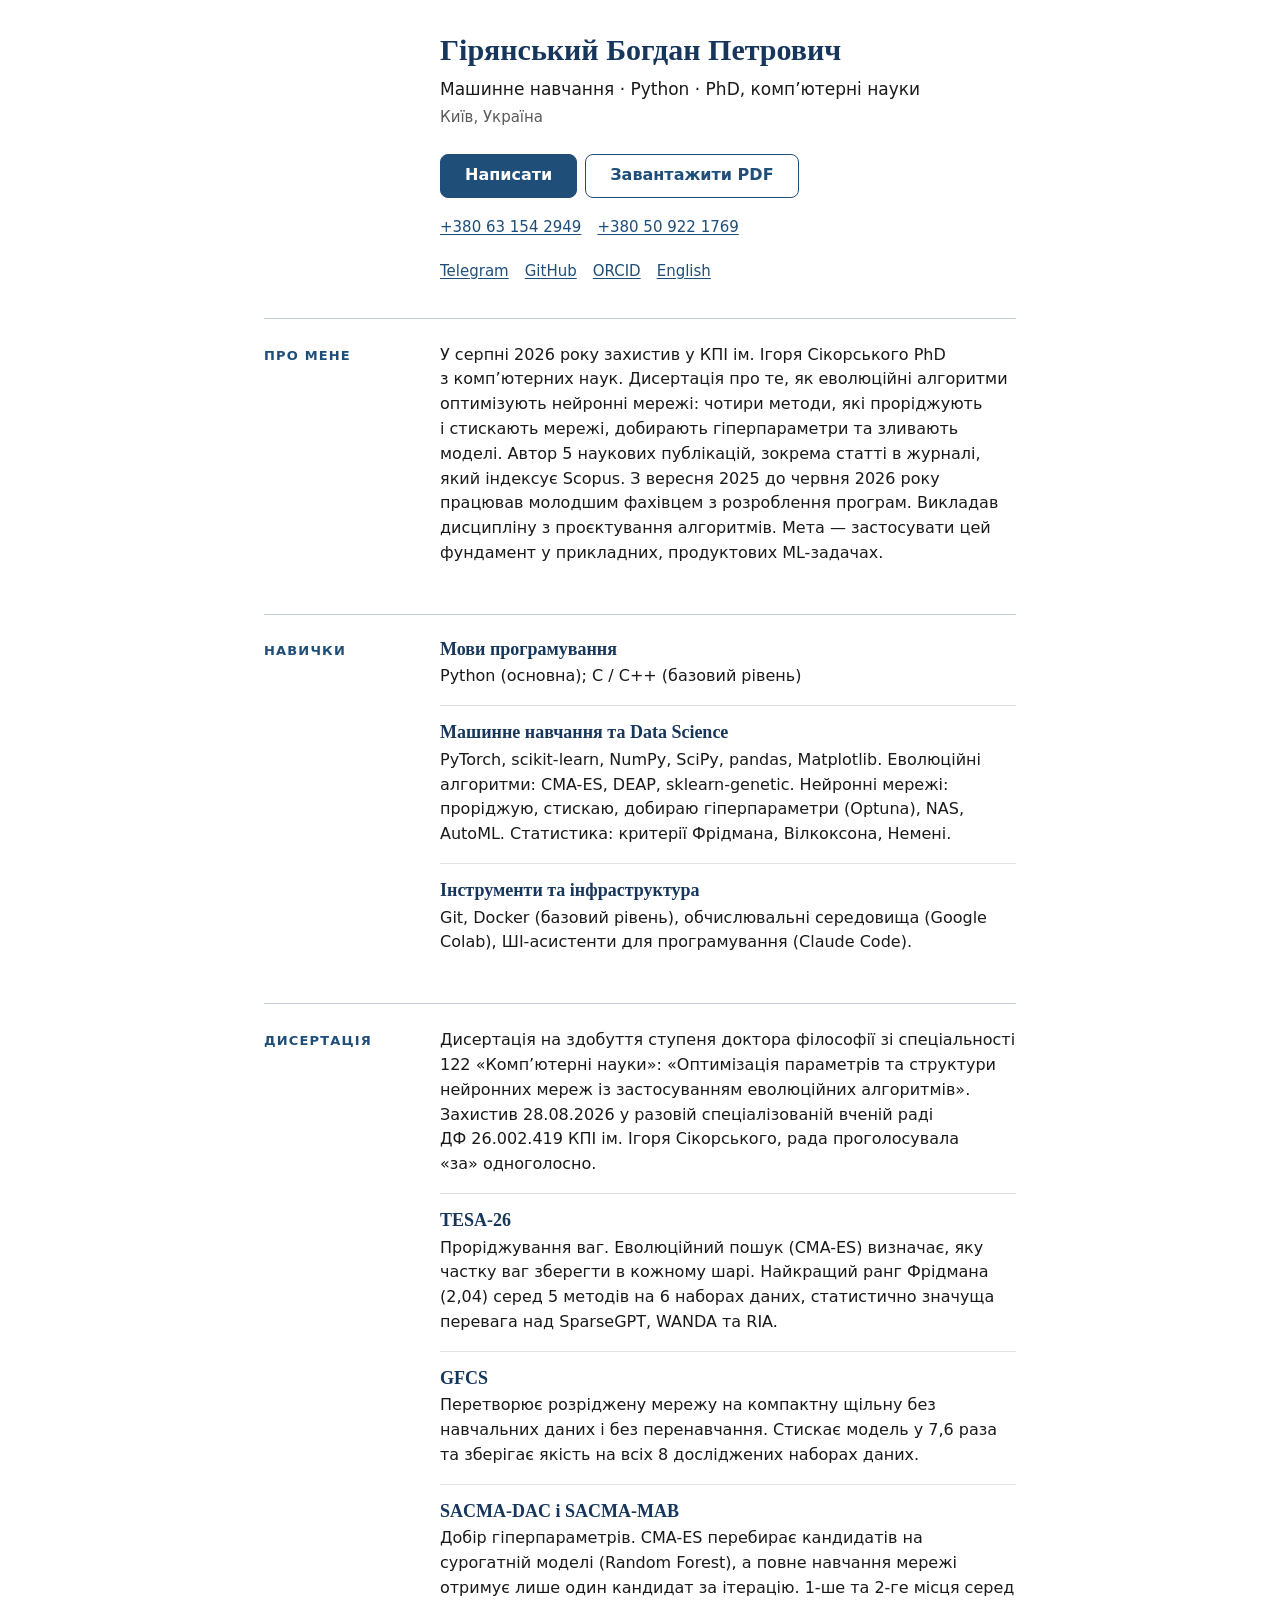
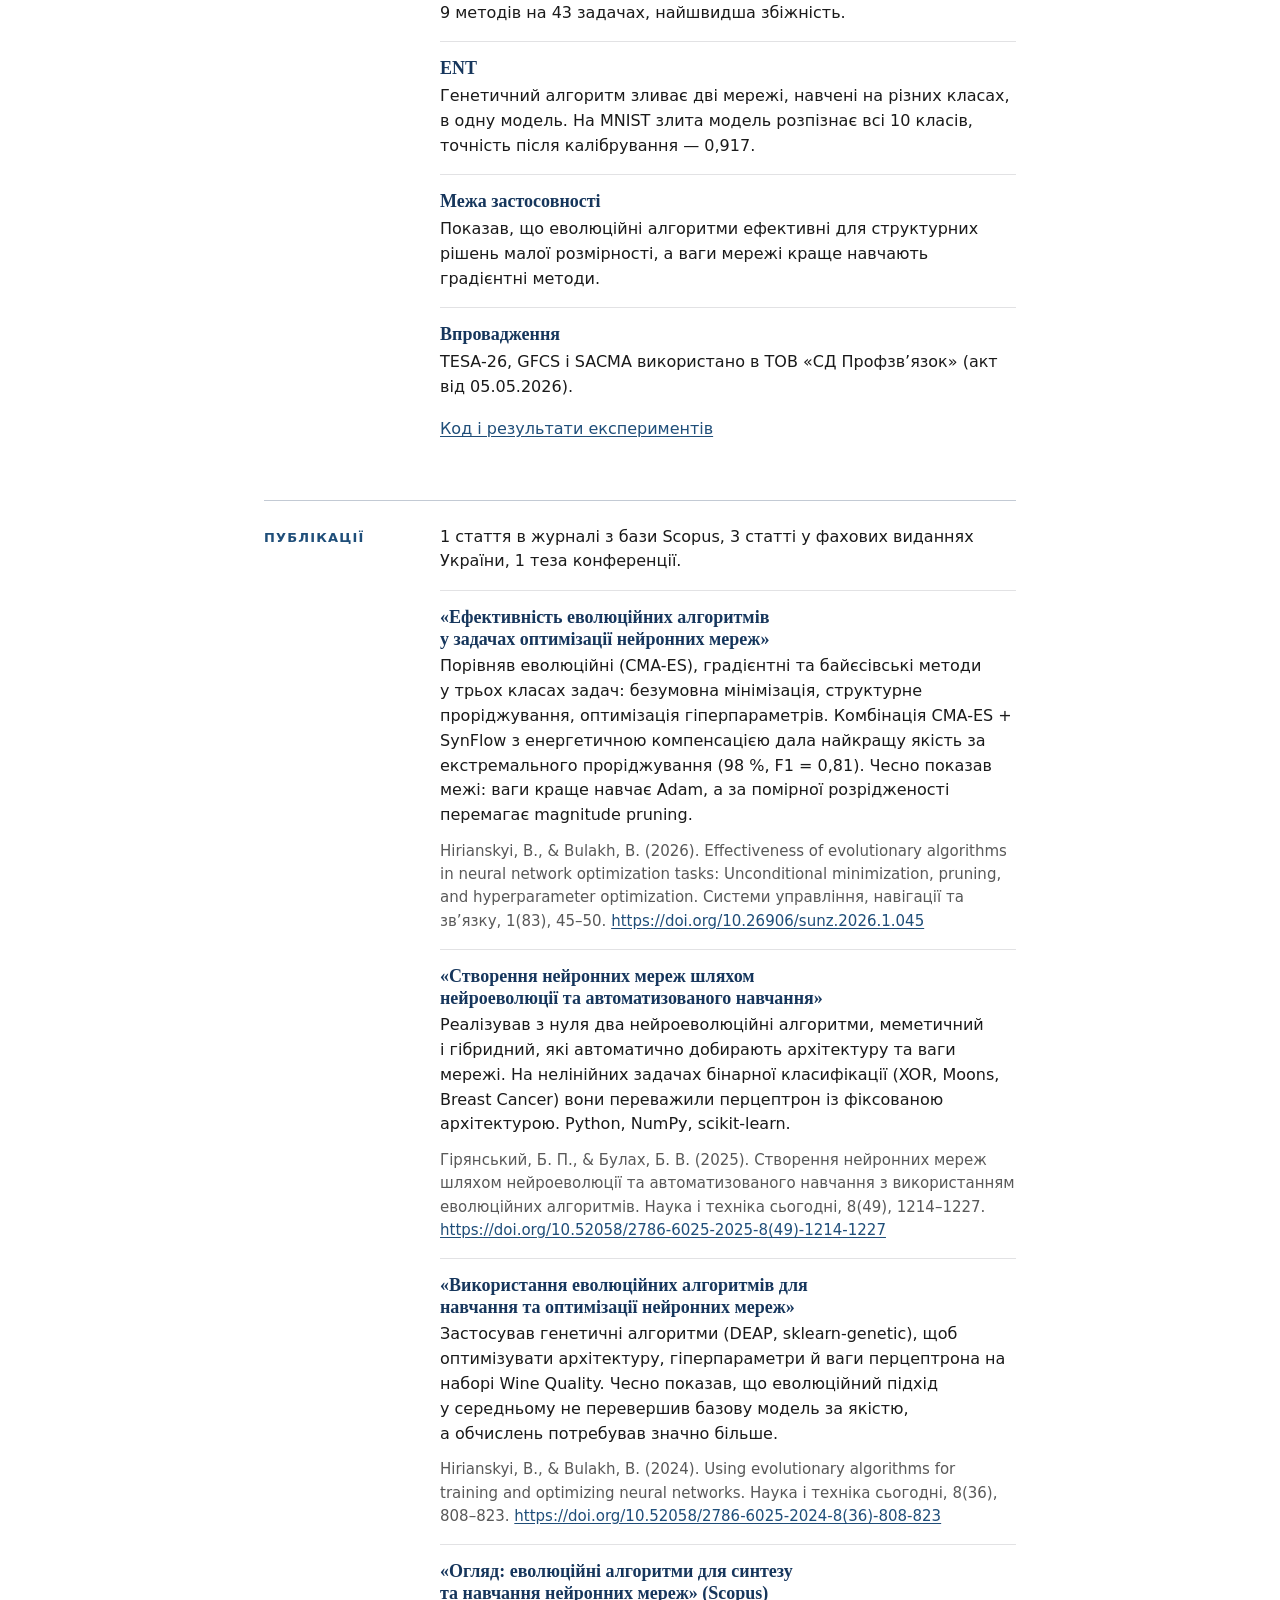
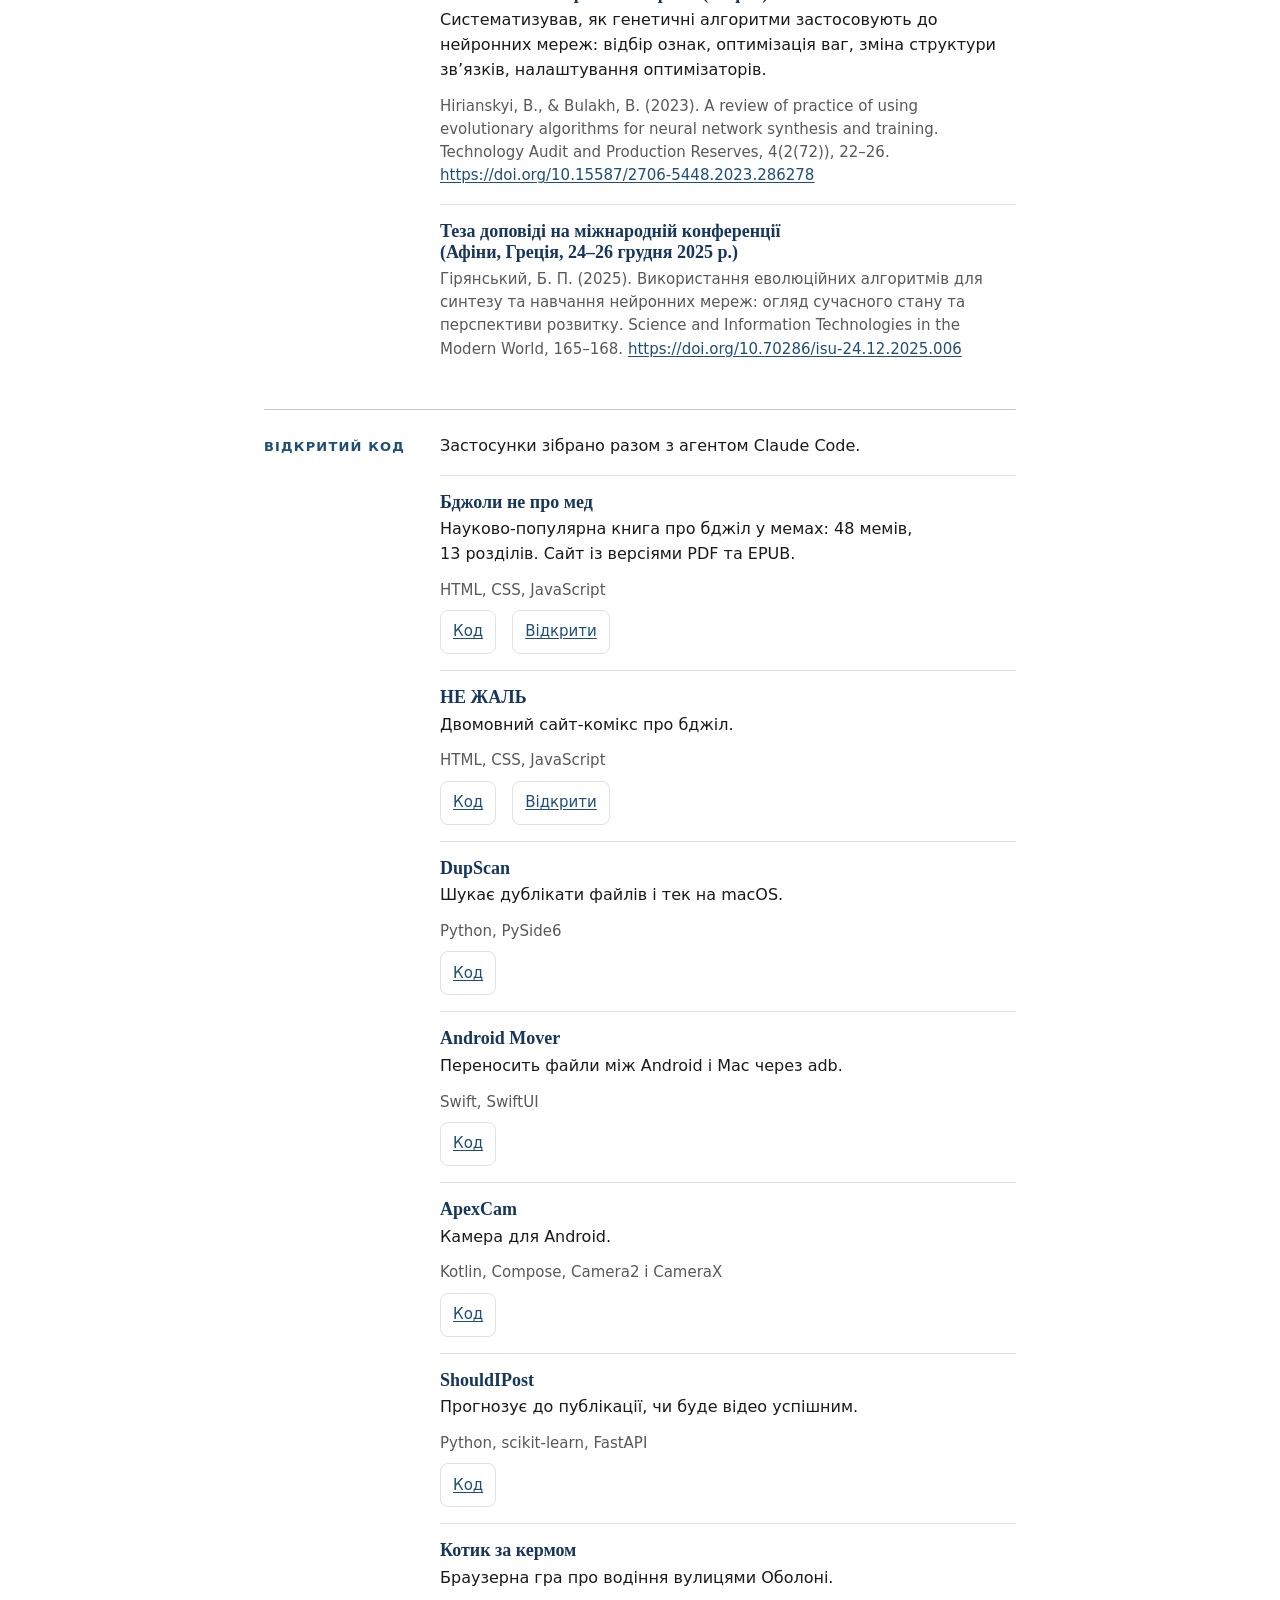
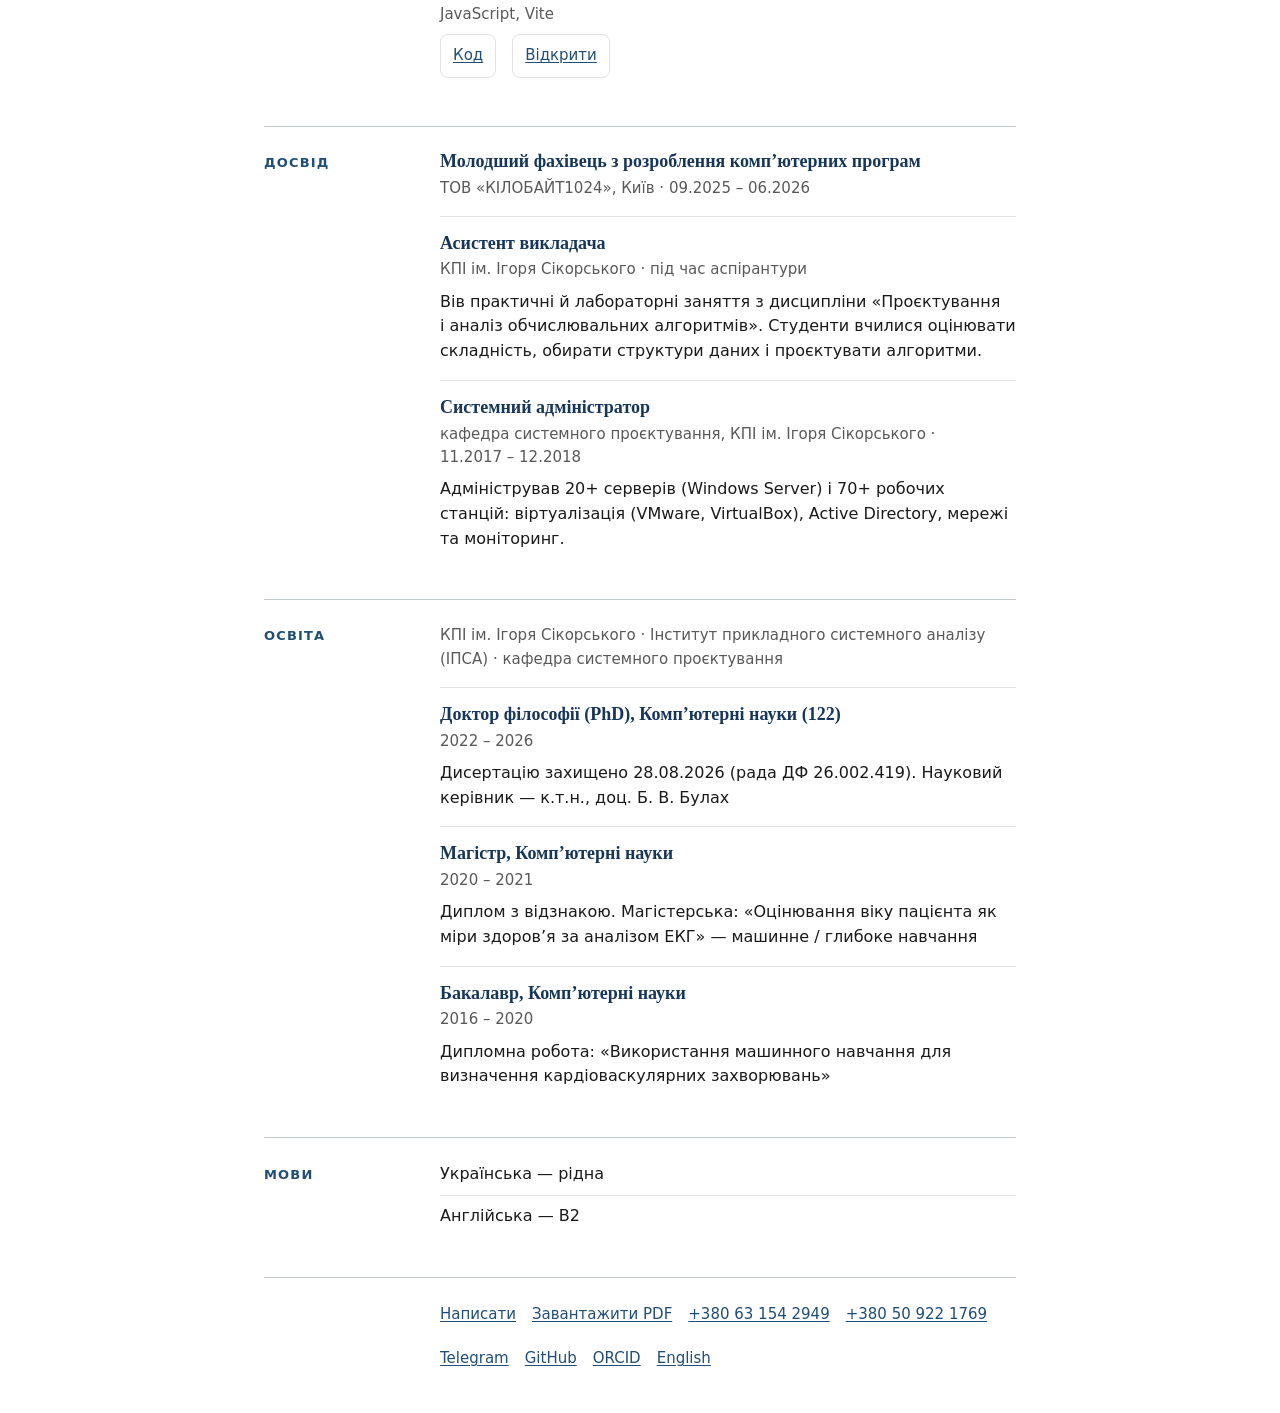
==== commit 8e936e5d: "Розділ «Коротко» перейменовано на «Про мене» Co-Authored-By: Claude Fable 5.1 <noreply@anthropic.com" ====
--- a/index.html
+++ b/index.html
@@ -70,7 +70,7 @@
   </header>
   <main id="main">
       <section id="summary" aria-labelledby="summary-h">
-        <h2 id="summary-h">Коротко</h2>
+        <h2 id="summary-h">Про мене</h2>
         <div class="section-body">
           <p>У&nbsp;серпні 2026&nbsp;року захистив у&nbsp;КПІ ім. Ігоря Сікорського PhD з&nbsp;комп’ютерних наук. Дисертація про те, як еволюційні алгоритми оптимізують нейронні мережі: чотири методи, які проріджують і&nbsp;стискають мережі, добирають гіперпараметри та зливають моделі. Автор 5&nbsp;наукових публікацій, зокрема статті в&nbsp;журналі, який індексує Scopus. З&nbsp;вересня 2025&nbsp;до червня 2026&nbsp;року працював молодшим фахівцем з&nbsp;розроблення програм. Викладав дисципліну з&nbsp;проєктування алгоритмів. Мета&nbsp;— застосувати цей фундамент у&nbsp;прикладних, продуктових ML-задачах.</p>
         </div>
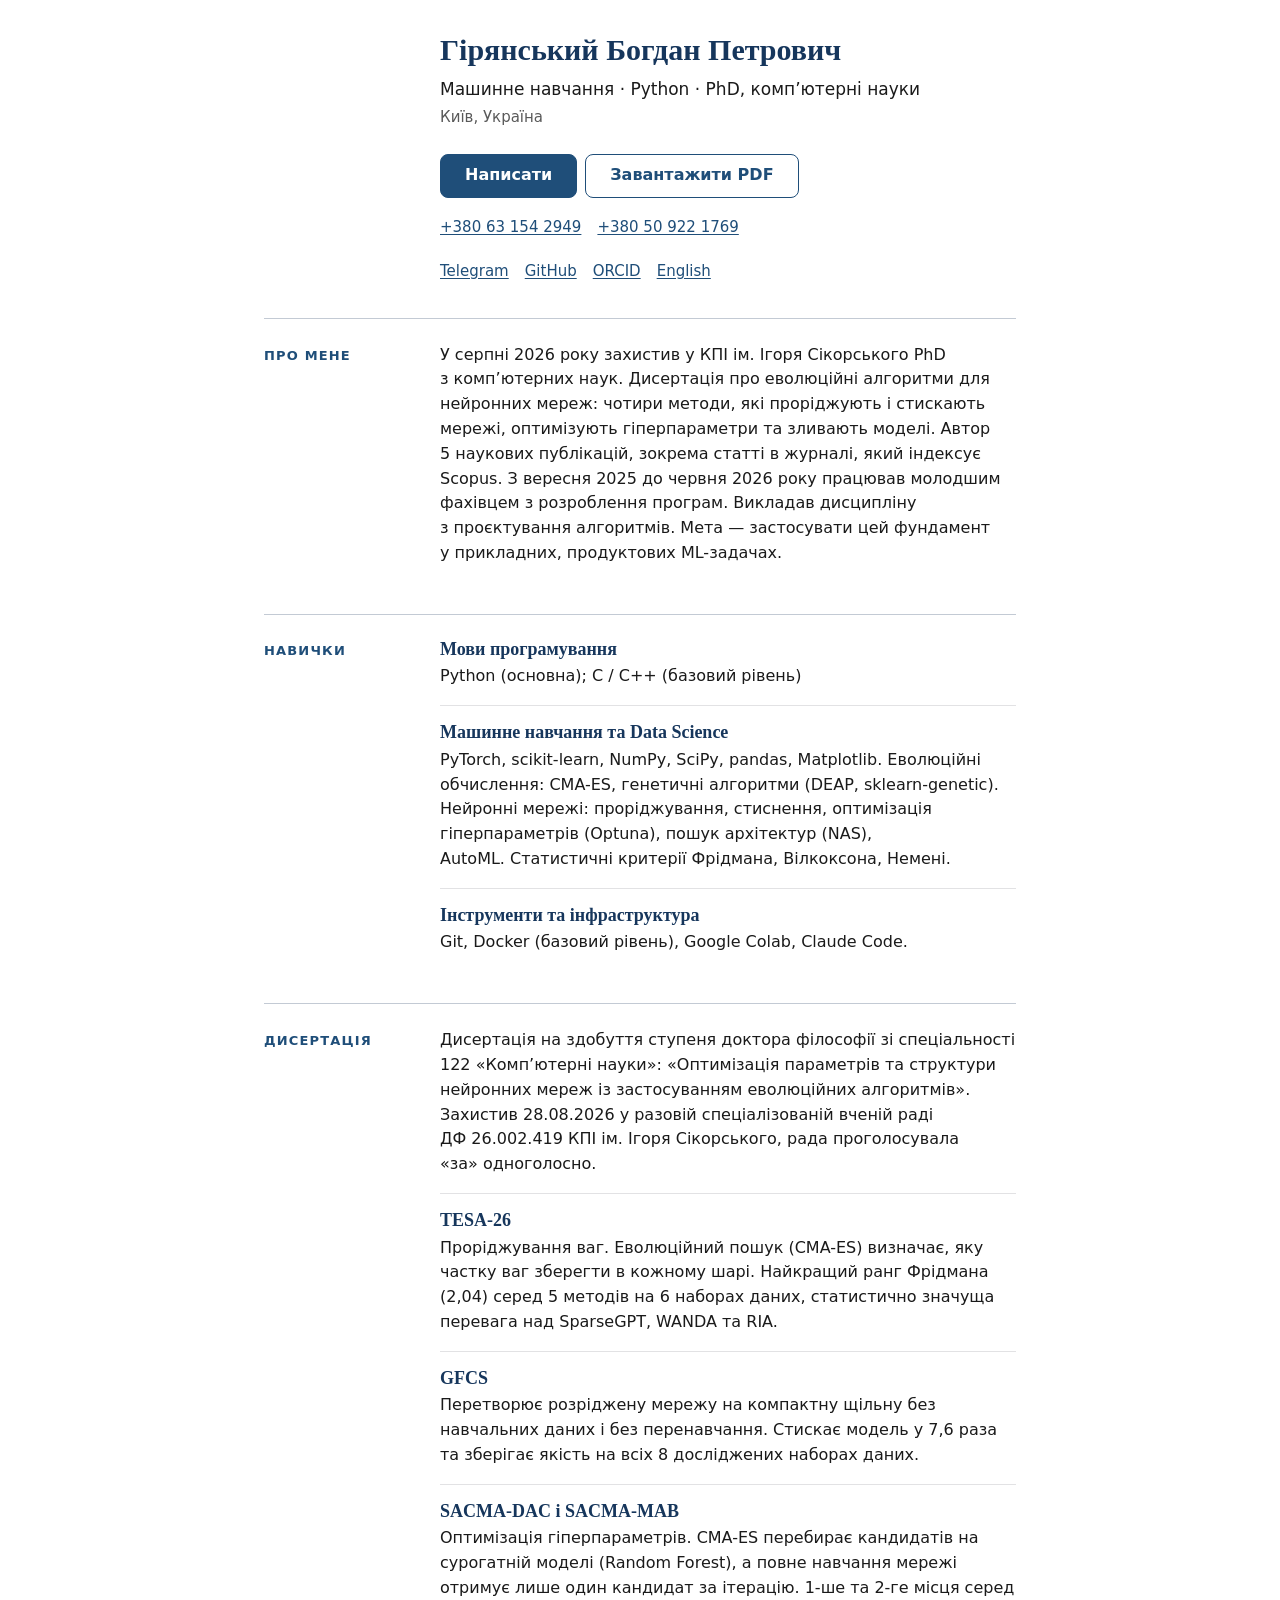
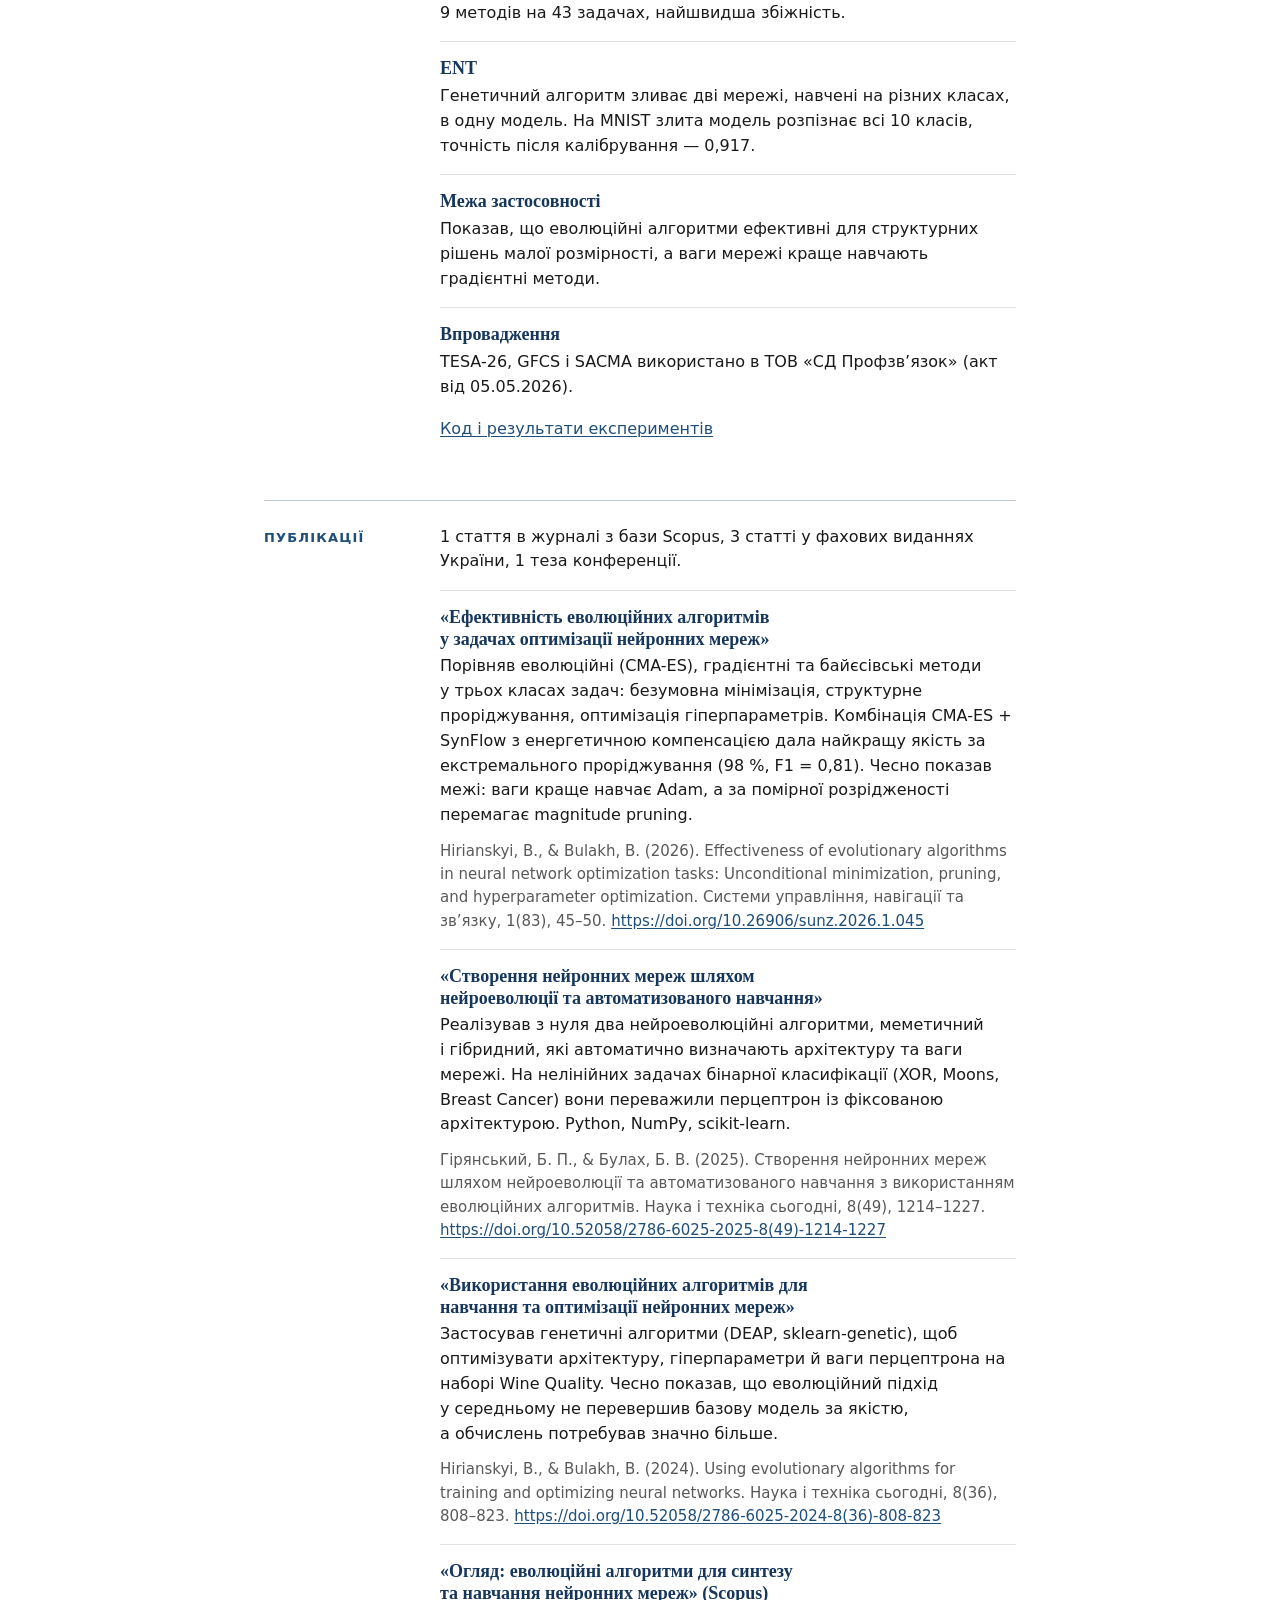
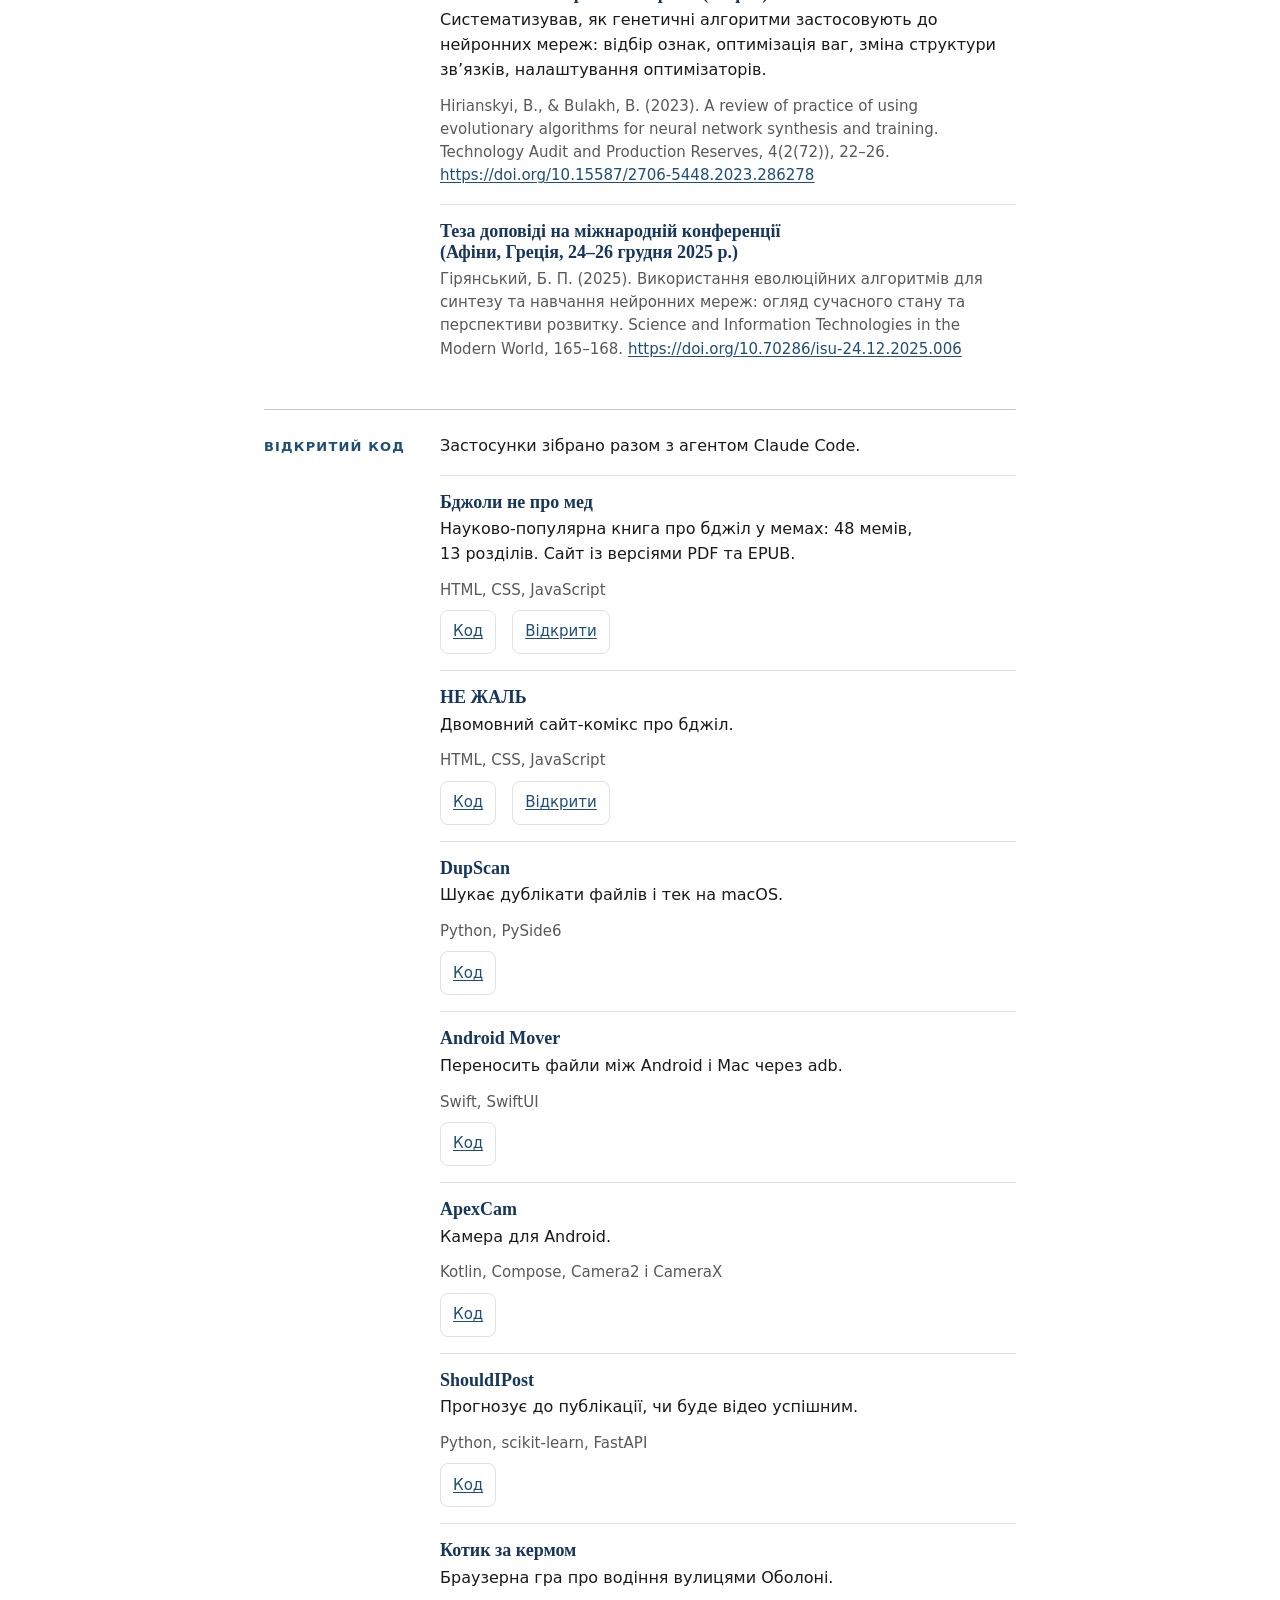
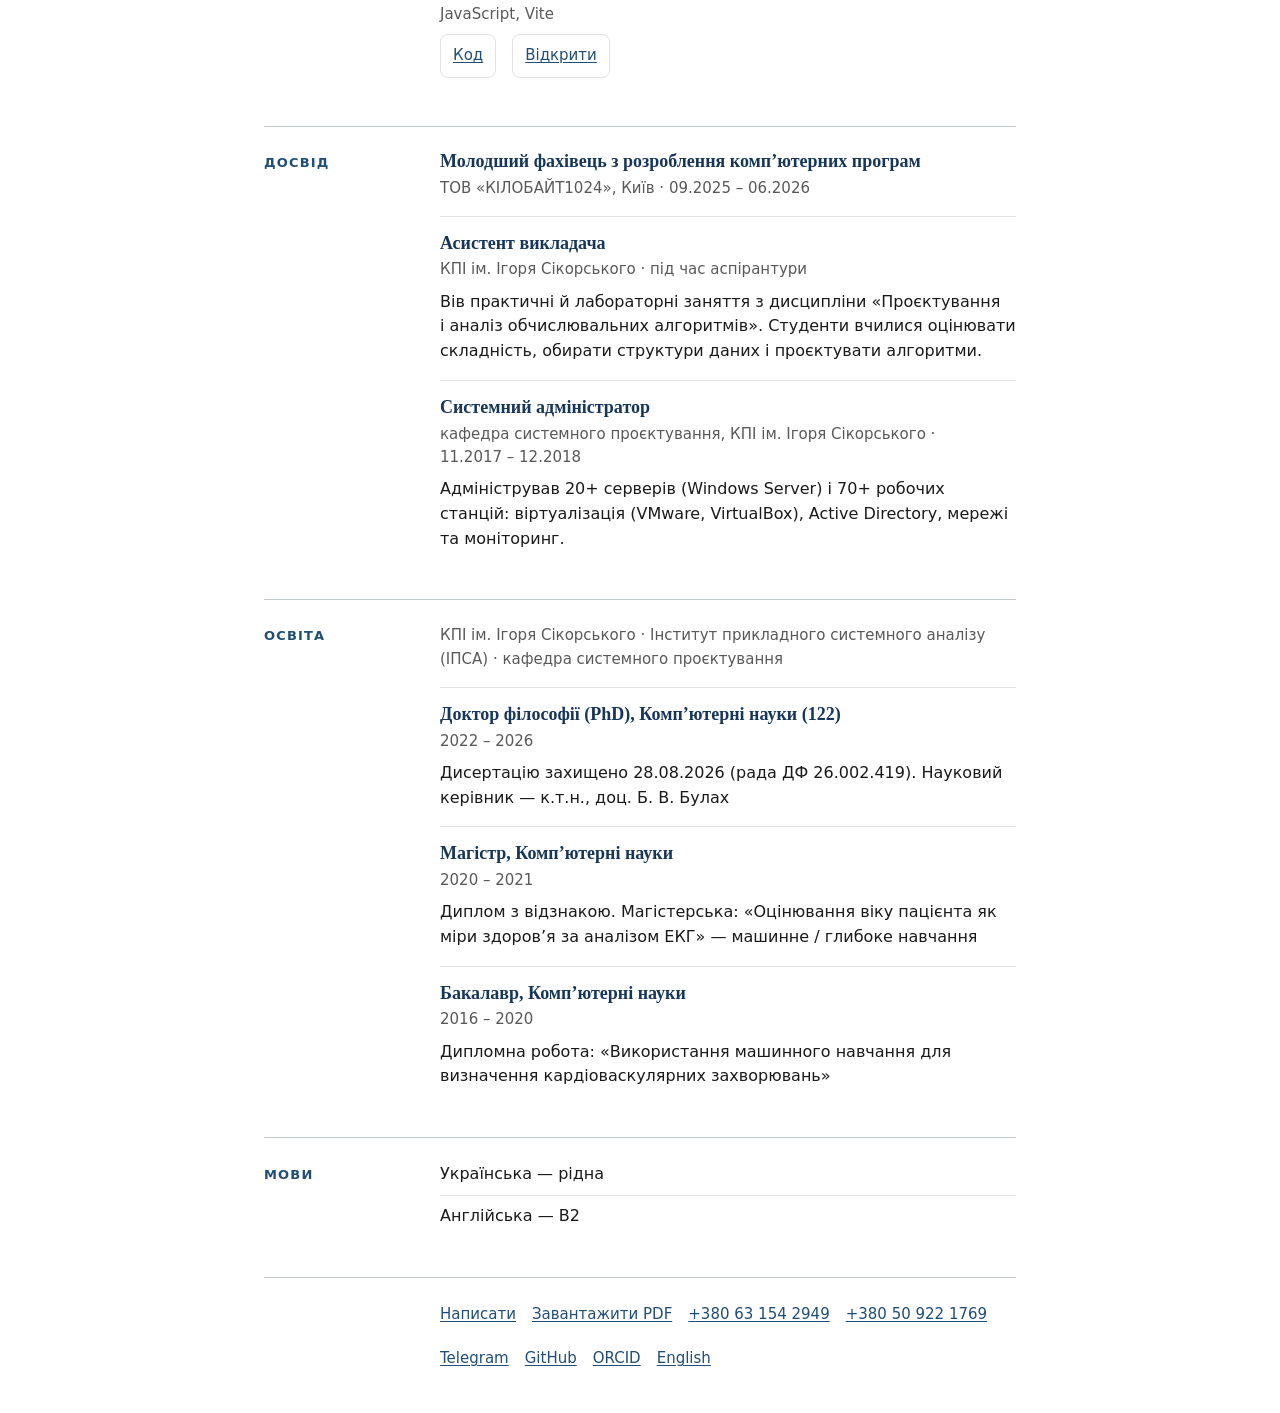
==== commit f18d9e22: "Навички: перелік іменниками й термінами дисертації; без слова «добирати» У переліку навичок стояли д" ====
--- a/index.html
+++ b/index.html
@@ -4,14 +4,14 @@
   <meta charset="UTF-8">
   <meta name="viewport" content="width=device-width, initial-scale=1">
   <title>Гірянський Богдан Петрович — Машинне навчання · Python · PhD, комп’ютерні науки</title>
-  <meta name="description" content="У серпні 2026 року захистив у КПІ ім. Ігоря Сікорського PhD з комп’ютерних наук. Дисертація про те, як еволюційні алгоритми оптимізують нейронні мережі: чотири методи, які проріджують і стискають мережі, добирають гіперпараметри та зливають моделі. Автор 5 наукових публікацій, зокрема статті в журналі, який індексує Scopus. З вересня 2025 до червня 2026 року працював молодшим фахівцем з розроблення програм. Викладав дисципліну з проєктування алгоритмів. Мета — застосувати цей фундамент у прикладних, продуктових ML-задачах.">
+  <meta name="description" content="У серпні 2026 року захистив у КПІ ім. Ігоря Сікорського PhD з комп’ютерних наук. Дисертація про еволюційні алгоритми для нейронних мереж: чотири методи, які проріджують і стискають мережі, оптимізують гіперпараметри та зливають моделі. Автор 5 наукових публікацій, зокрема статті в журналі, який індексує Scopus. З вересня 2025 до червня 2026 року працював молодшим фахівцем з розроблення програм. Викладав дисципліну з проєктування алгоритмів. Мета — застосувати цей фундамент у прикладних, продуктових ML-задачах.">
   <link rel="canonical" href="https://girbp.github.io/">
   <link rel="alternate" hreflang="uk" href="https://girbp.github.io/">
   <link rel="alternate" hreflang="en" href="https://girbp.github.io/en/">
   <link rel="alternate" hreflang="x-default" href="https://girbp.github.io/">
   <meta property="og:type" content="profile">
   <meta property="og:title" content="Гірянський Богдан Петрович — Машинне навчання · Python · PhD, комп’ютерні науки">
-  <meta property="og:description" content="У серпні 2026 року захистив у КПІ ім. Ігоря Сікорського PhD з комп’ютерних наук. Дисертація про те, як еволюційні алгоритми оптимізують нейронні мережі: чотири методи, які проріджують і стискають мережі, добирають гіперпараметри та зливають моделі. Автор 5 наукових публікацій, зокрема статті в журналі, який індексує Scopus. З вересня 2025 до червня 2026 року працював молодшим фахівцем з розроблення програм. Викладав дисципліну з проєктування алгоритмів. Мета — застосувати цей фундамент у прикладних, продуктових ML-задачах.">
+  <meta property="og:description" content="У серпні 2026 року захистив у КПІ ім. Ігоря Сікорського PhD з комп’ютерних наук. Дисертація про еволюційні алгоритми для нейронних мереж: чотири методи, які проріджують і стискають мережі, оптимізують гіперпараметри та зливають моделі. Автор 5 наукових публікацій, зокрема статті в журналі, який індексує Scopus. З вересня 2025 до червня 2026 року працював молодшим фахівцем з розроблення програм. Викладав дисципліну з проєктування алгоритмів. Мета — застосувати цей фундамент у прикладних, продуктових ML-задачах.">
   <meta property="og:url" content="https://girbp.github.io/">
   <meta property="og:locale" content="uk_UA">
   <meta name="theme-color" content="#1F4E79" media="(prefers-color-scheme: light)">
@@ -72,7 +72,7 @@
       <section id="summary" aria-labelledby="summary-h">
         <h2 id="summary-h">Про мене</h2>
         <div class="section-body">
-          <p>У&nbsp;серпні 2026&nbsp;року захистив у&nbsp;КПІ ім. Ігоря Сікорського PhD з&nbsp;комп’ютерних наук. Дисертація про те, як еволюційні алгоритми оптимізують нейронні мережі: чотири методи, які проріджують і&nbsp;стискають мережі, добирають гіперпараметри та зливають моделі. Автор 5&nbsp;наукових публікацій, зокрема статті в&nbsp;журналі, який індексує Scopus. З&nbsp;вересня 2025&nbsp;до червня 2026&nbsp;року працював молодшим фахівцем з&nbsp;розроблення програм. Викладав дисципліну з&nbsp;проєктування алгоритмів. Мета&nbsp;— застосувати цей фундамент у&nbsp;прикладних, продуктових ML-задачах.</p>
+          <p>У&nbsp;серпні 2026&nbsp;року захистив у&nbsp;КПІ ім. Ігоря Сікорського PhD з&nbsp;комп’ютерних наук. Дисертація про еволюційні алгоритми для нейронних мереж: чотири методи, які проріджують і&nbsp;стискають мережі, оптимізують гіперпараметри та зливають моделі. Автор 5&nbsp;наукових публікацій, зокрема статті в&nbsp;журналі, який індексує Scopus. З&nbsp;вересня 2025&nbsp;до червня 2026&nbsp;року працював молодшим фахівцем з&nbsp;розроблення програм. Викладав дисципліну з&nbsp;проєктування алгоритмів. Мета&nbsp;— застосувати цей фундамент у&nbsp;прикладних, продуктових ML-задачах.</p>
         </div>
       </section>
       <section id="skills" aria-labelledby="skills-h">
@@ -85,11 +85,11 @@
             </div>
             <div class="entry">
               <h3>Машинне навчання та Data Science</h3>
-              <p>PyTorch, scikit-learn, NumPy, SciPy, pandas, Matplotlib. Еволюційні алгоритми: CMA-ES, DEAP, sklearn-genetic. Нейронні мережі: проріджую, стискаю, добираю гіперпараметри (Optuna), NAS, AutoML.&nbsp;Статистика: критерії Фрідмана, Вілкоксона, Немені.</p>
+              <p>PyTorch, scikit-learn, NumPy, SciPy, pandas, Matplotlib. Еволюційні обчислення: CMA-ES, генетичні алгоритми (DEAP, sklearn-genetic). Нейронні мережі: проріджування, стиснення, оптимізація гіперпараметрів (Optuna), пошук архітектур (NAS), AutoML.&nbsp;Статистичні критерії Фрідмана, Вілкоксона, Немені.</p>
             </div>
             <div class="entry">
               <h3>Інструменти та інфраструктура</h3>
-              <p>Git, Docker (базовий рівень), обчислювальні середовища (Google Colab), ШІ-асистенти для програмування (Claude Code).</p>
+              <p>Git, Docker (базовий рівень), Google Colab, Claude Code.</p>
             </div>
           </div>
         </div>
@@ -109,7 +109,7 @@
             </div>
             <div class="entry">
               <h3>SACMA-DAC і&nbsp;SACMA-MAB</h3>
-              <p>Добір гіперпараметрів. CMA-ES перебирає кандидатів на сурогатній моделі (Random Forest), а&nbsp;повне навчання мережі отримує лише один кандидат за ітерацію. 1-ше та 2-ге місця серед 9&nbsp;методів на 43&nbsp;задачах, найшвидша збіжність.</p>
+              <p>Оптимізація гіперпараметрів. CMA-ES перебирає кандидатів на сурогатній моделі (Random Forest), а&nbsp;повне навчання мережі отримує лише один кандидат за ітерацію. 1-ше та 2-ге місця серед 9&nbsp;методів на 43&nbsp;задачах, найшвидша збіжність.</p>
             </div>
             <div class="entry">
               <h3>ENT</h3>
@@ -139,7 +139,7 @@
           </li>
           <li class="entry">
             <h3>«Створення нейронних мереж шляхом нейроеволюції та автоматизованого навчання»</h3>
-              <p>Реалізував з&nbsp;нуля два нейроеволюційні алгоритми, меметичний і&nbsp;гібридний, які автоматично добирають архітектуру та ваги мережі. На нелінійних задачах бінарної класифікації (XOR, Moons, Breast Cancer) вони переважили перцептрон із фіксованою архітектурою. Python, NumPy, scikit-learn.</p>
+              <p>Реалізував з&nbsp;нуля два нейроеволюційні алгоритми, меметичний і&nbsp;гібридний, які автоматично визначають архітектуру та ваги мережі. На нелінійних задачах бінарної класифікації (XOR, Moons, Breast Cancer) вони переважили перцептрон із фіксованою архітектурою. Python, NumPy, scikit-learn.</p>
               <p class="cite">Гірянський, Б.&nbsp;П., &amp; Булах, Б.&nbsp;В. (2025). Створення нейронних мереж шляхом нейроеволюції та автоматизованого навчання з&nbsp;використанням еволюційних алгоритмів. Наука і&nbsp;техніка сьогодні, 8(49), 1214–1227. <a href="https://doi.org/10.52058/2786-6025-2025-8(49)-1214-1227">https://doi.org/10.52058/2786-6025-2025-8(49)-1214-1227</a></p>
           </li>
           <li class="entry">
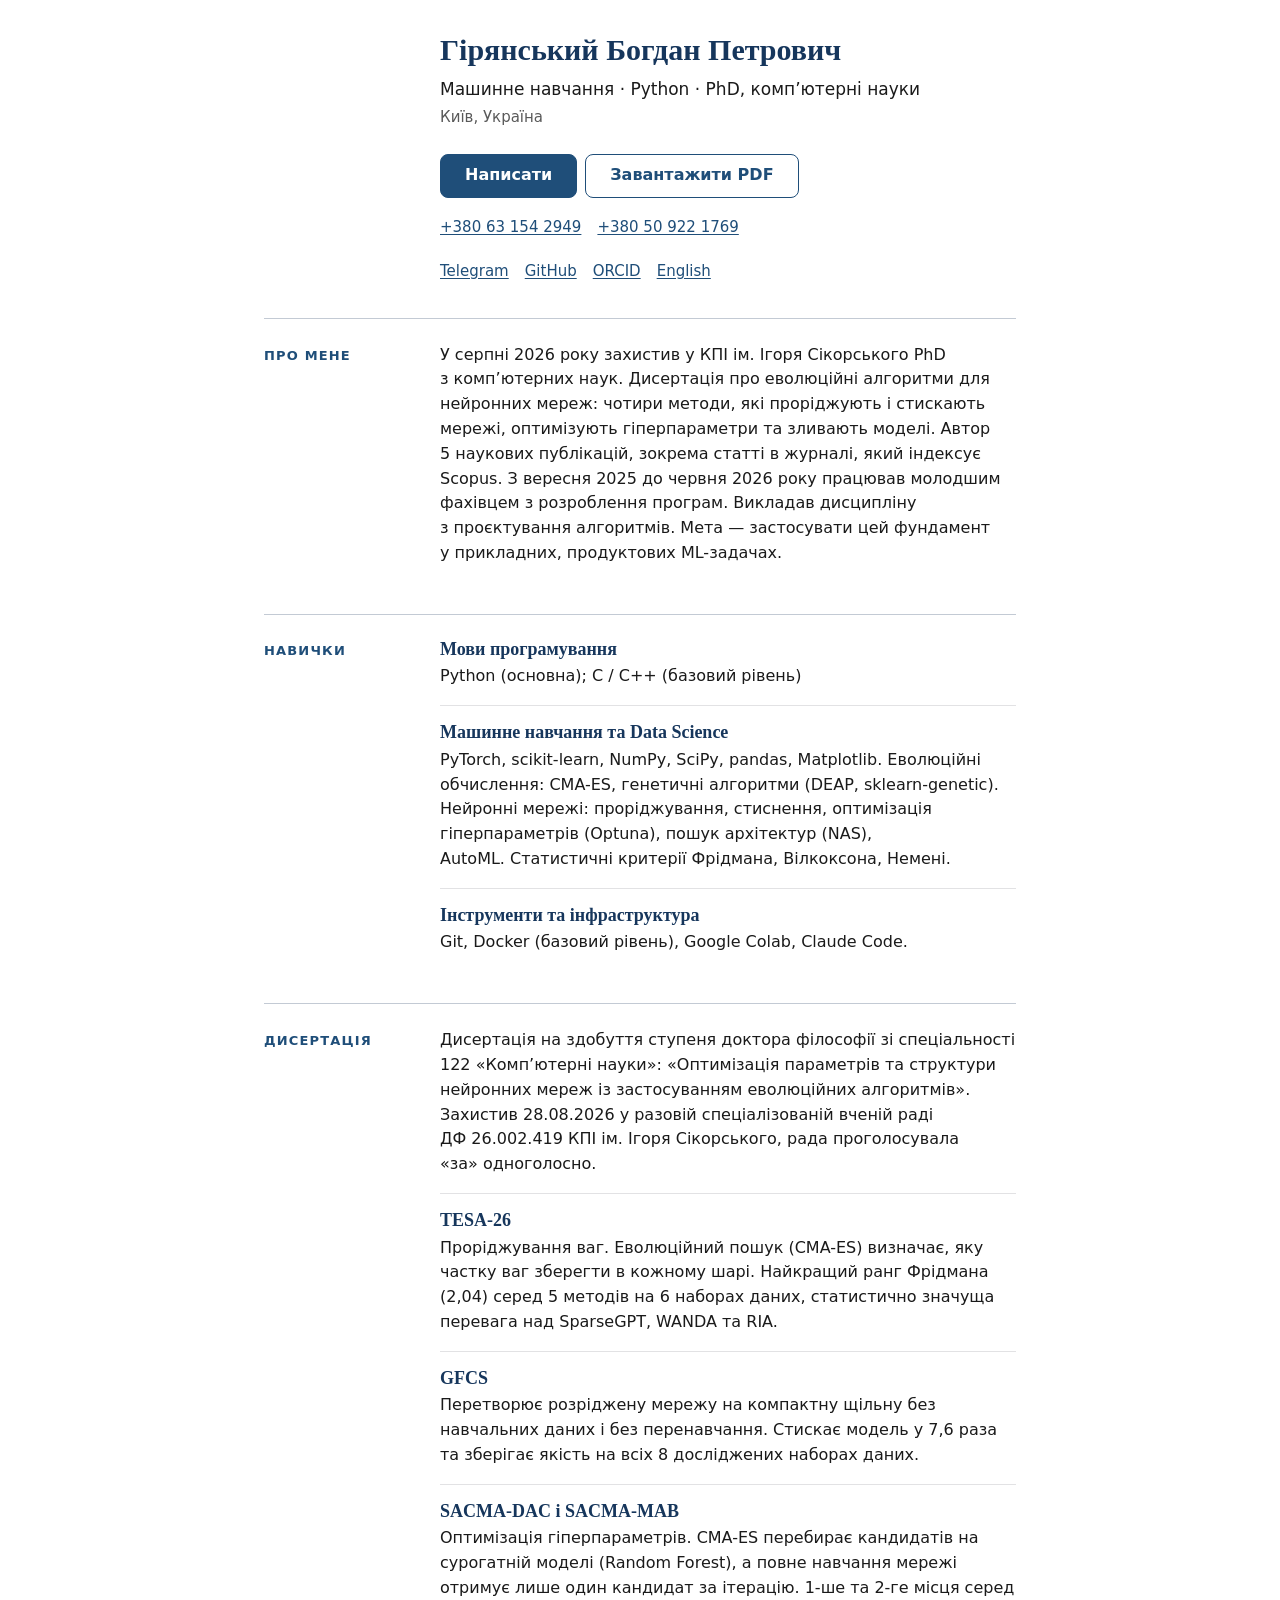
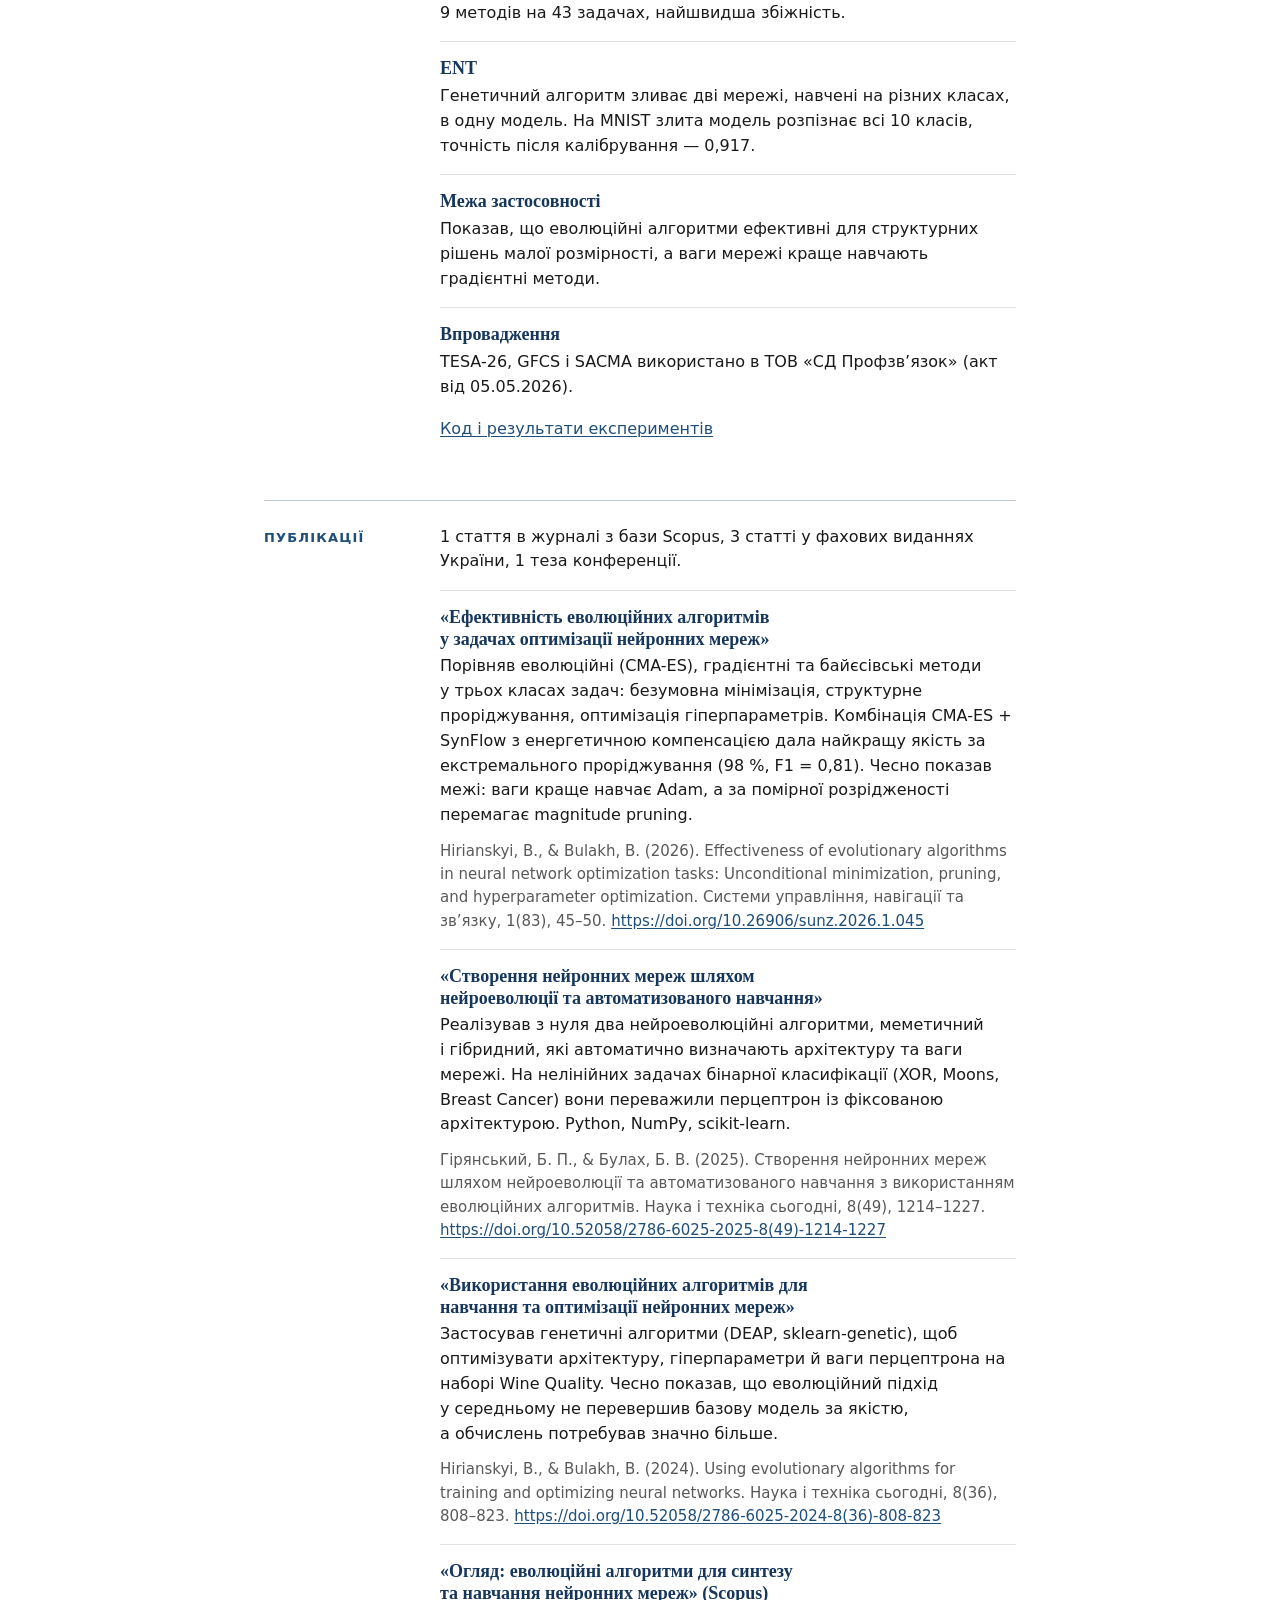
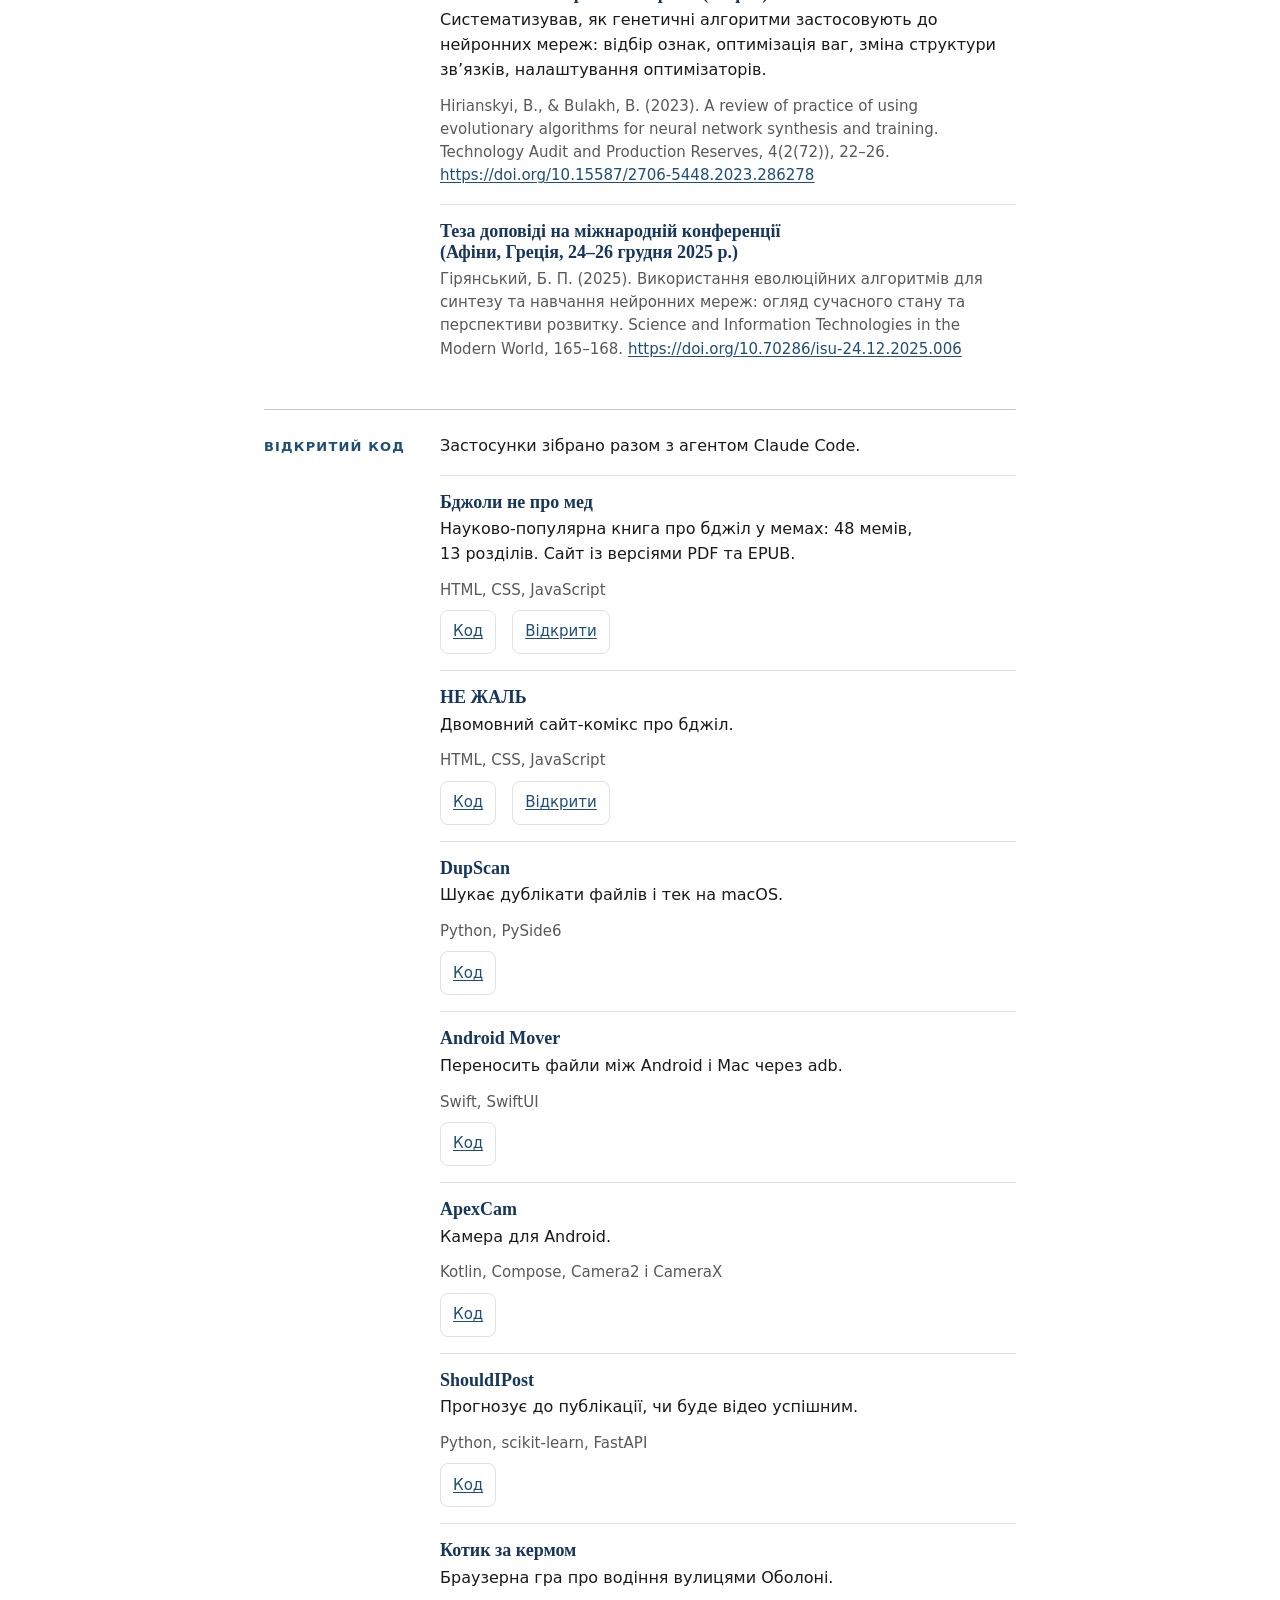
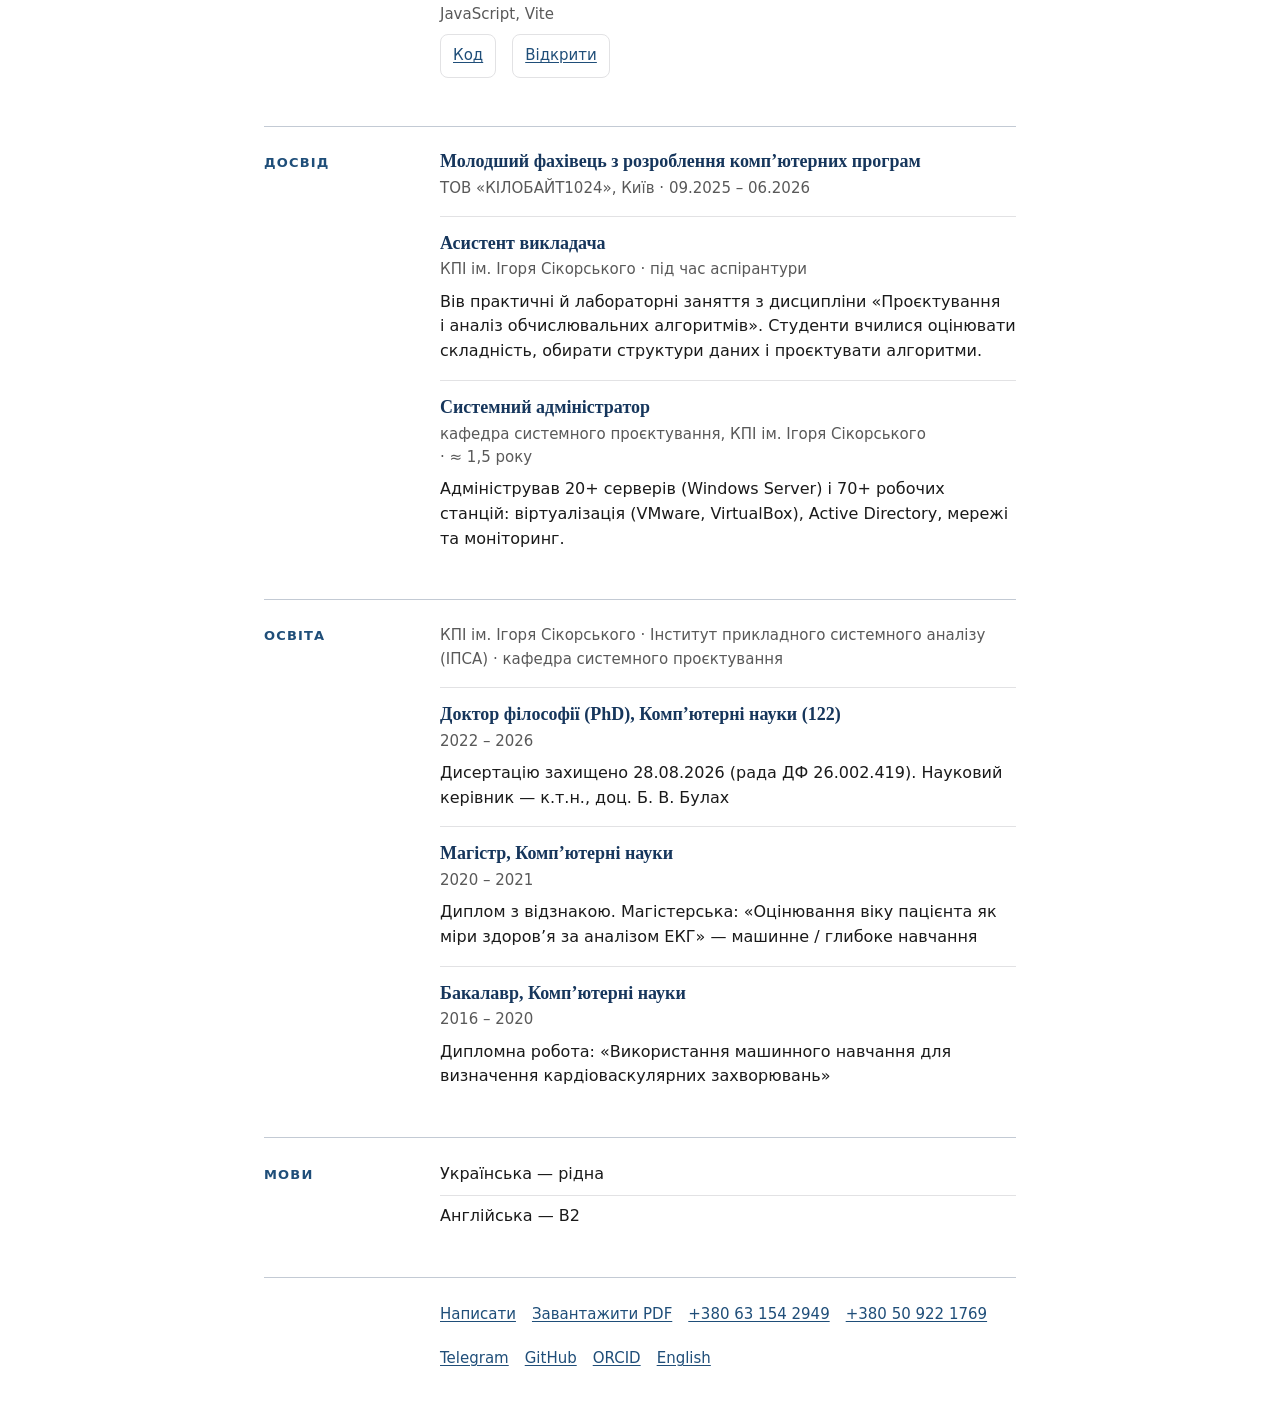
==== commit 88da2fef: "Системний адміністратор: тривалість «≈ 1,5 року», як у docx-версіях Частину часу власник працював не" ====
--- a/index.html
+++ b/index.html
@@ -241,7 +241,7 @@
           </div>
           <div class="entry">
             <h3>Системний адміністратор</h3>
-            <p class="meta">кафедра системного проєктування, КПІ ім. Ігоря Сікорського · 11.2017&nbsp;– 12.2018</p>
+            <p class="meta">кафедра системного проєктування, КПІ ім. Ігоря Сікорського · ≈&nbsp;1,5&nbsp;року</p>
             <p>Адміністрував 20+ серверів (Windows Server) і&nbsp;70+ робочих станцій: віртуалізація (VMware, VirtualBox), Active Directory, мережі та моніторинг.</p>
           </div>
           </div>
